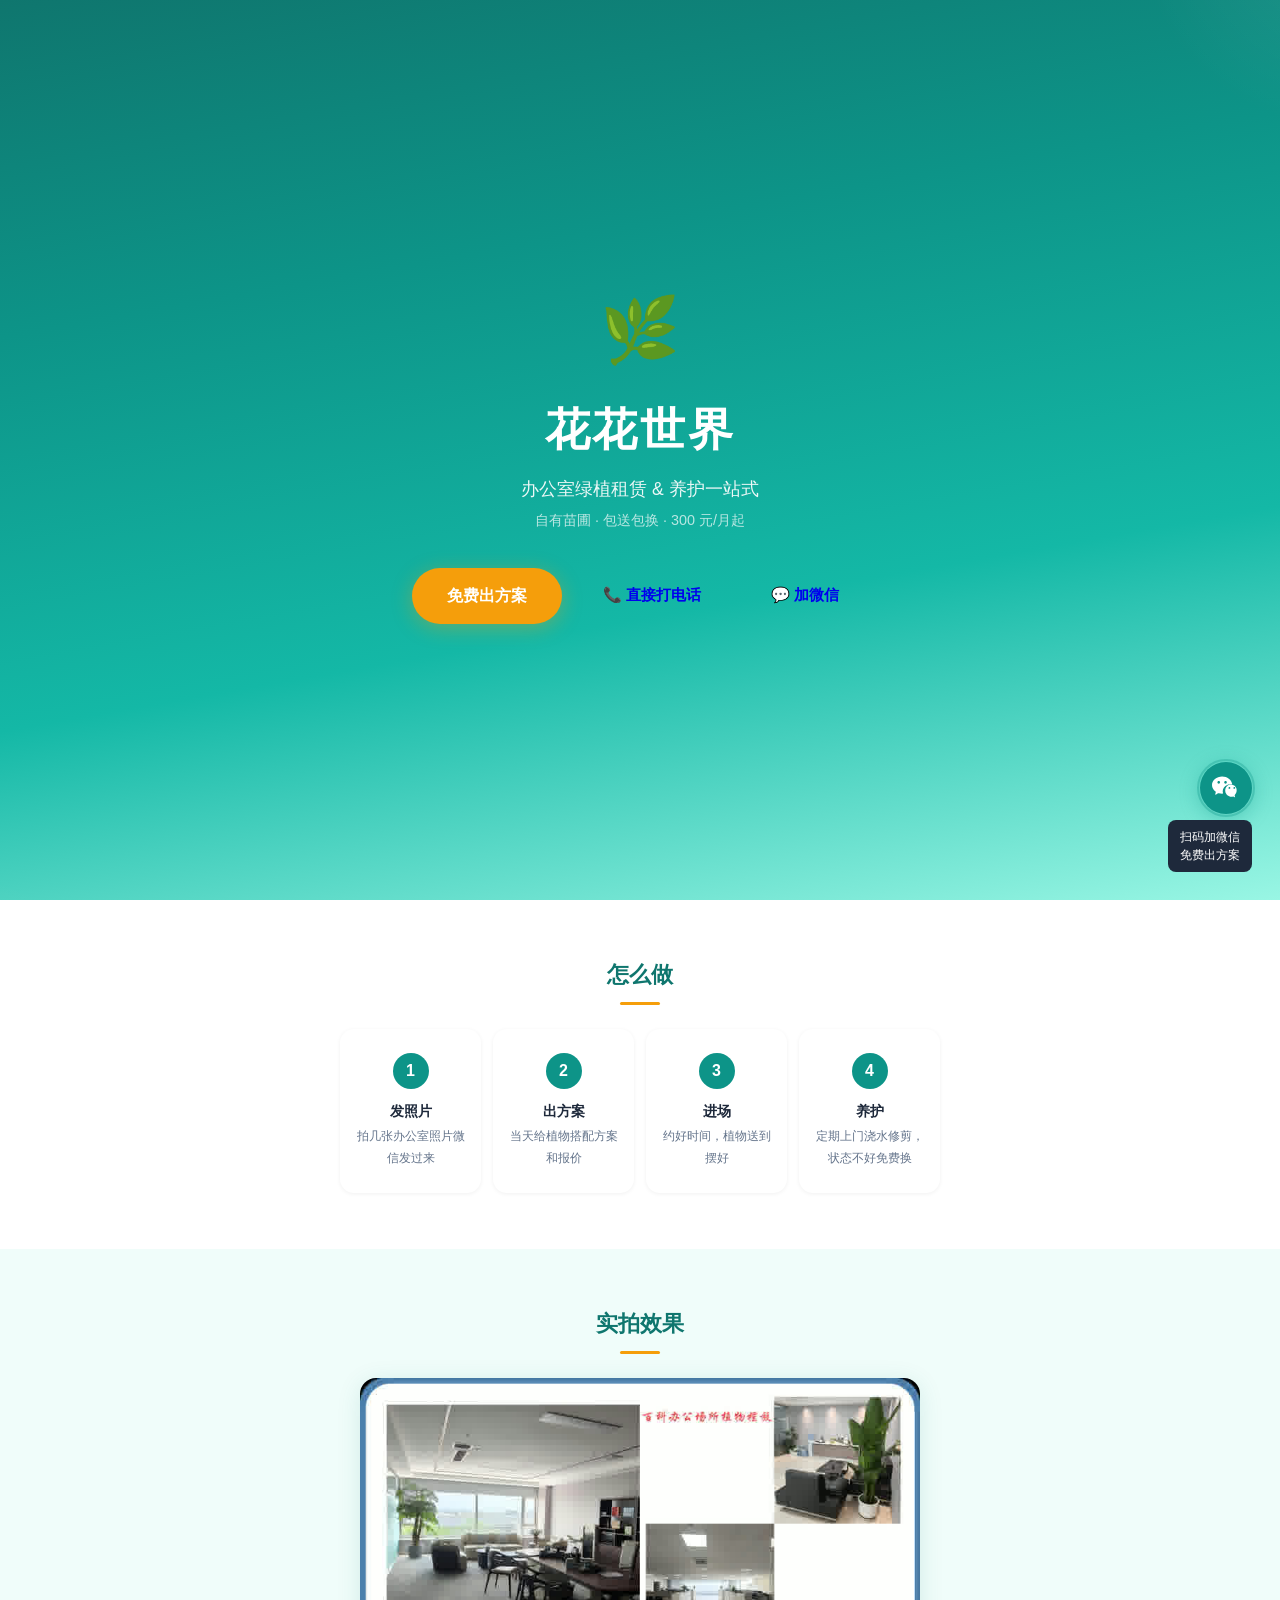
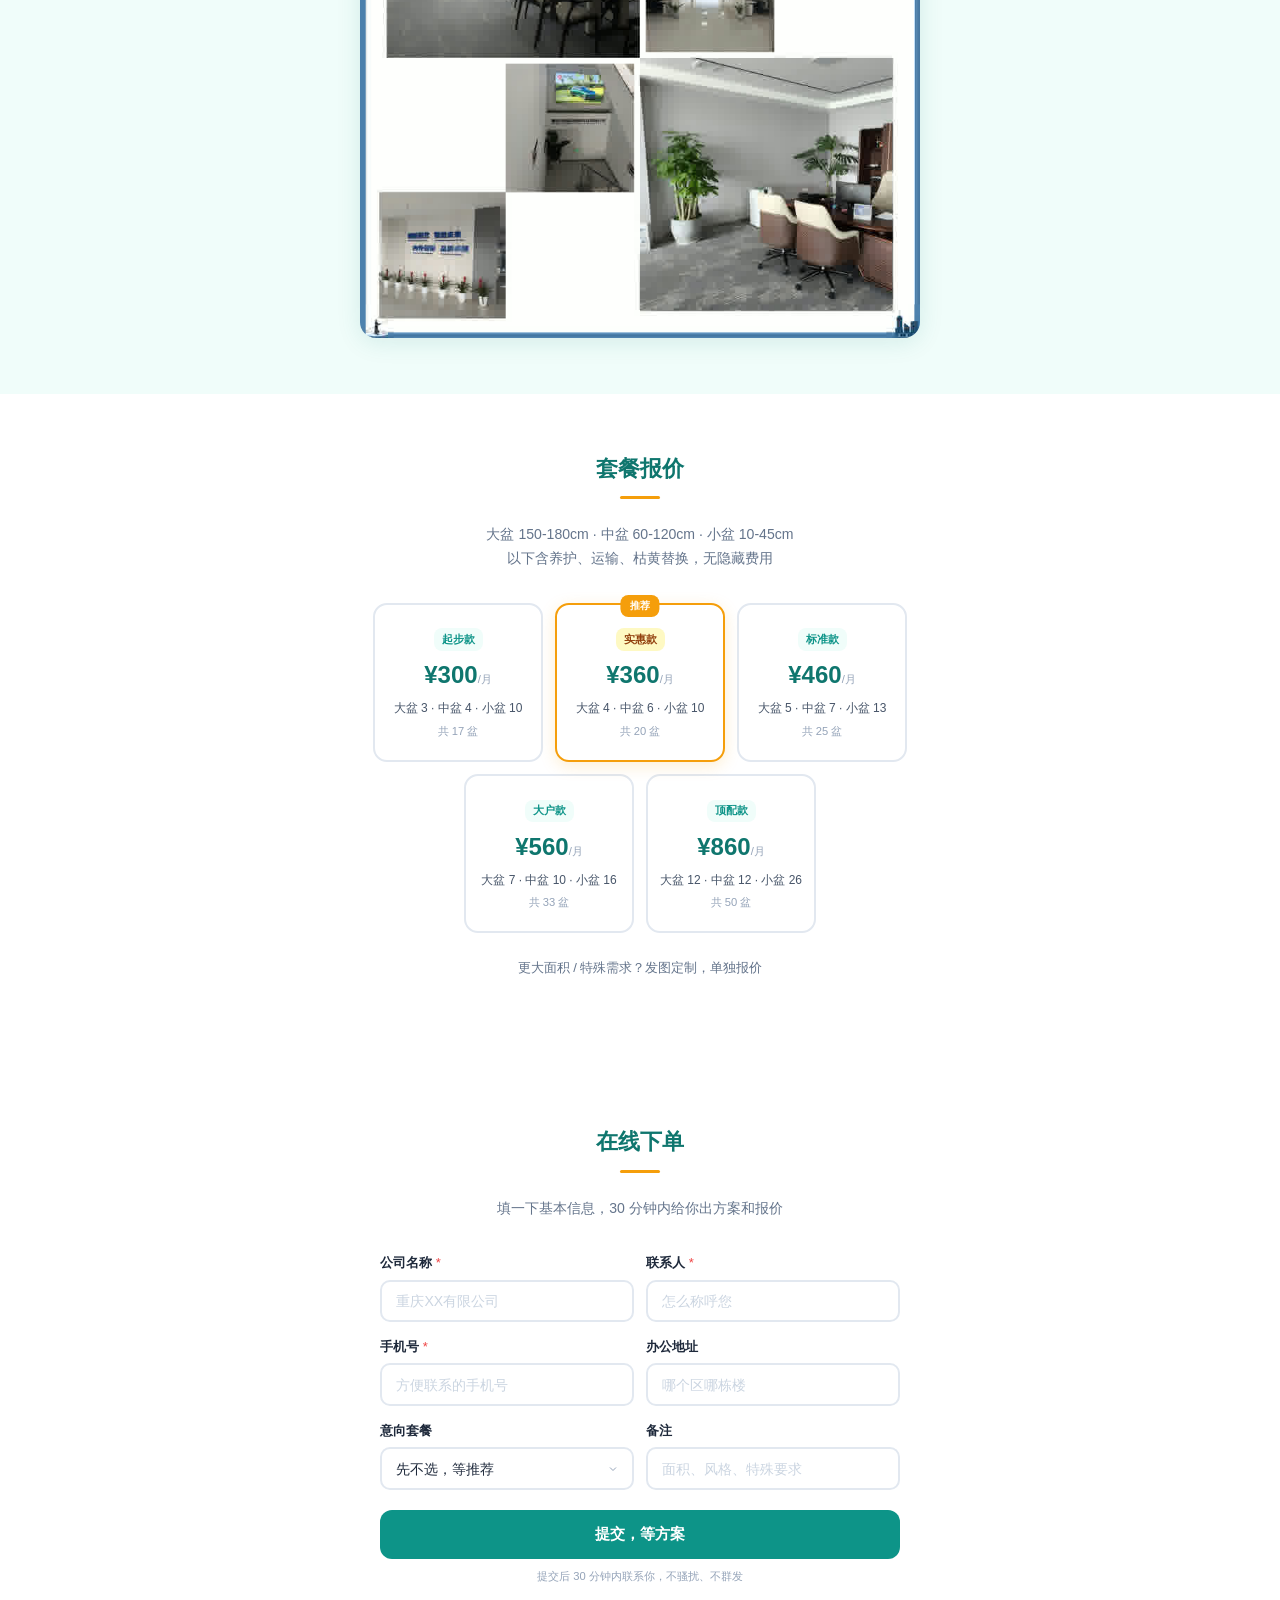
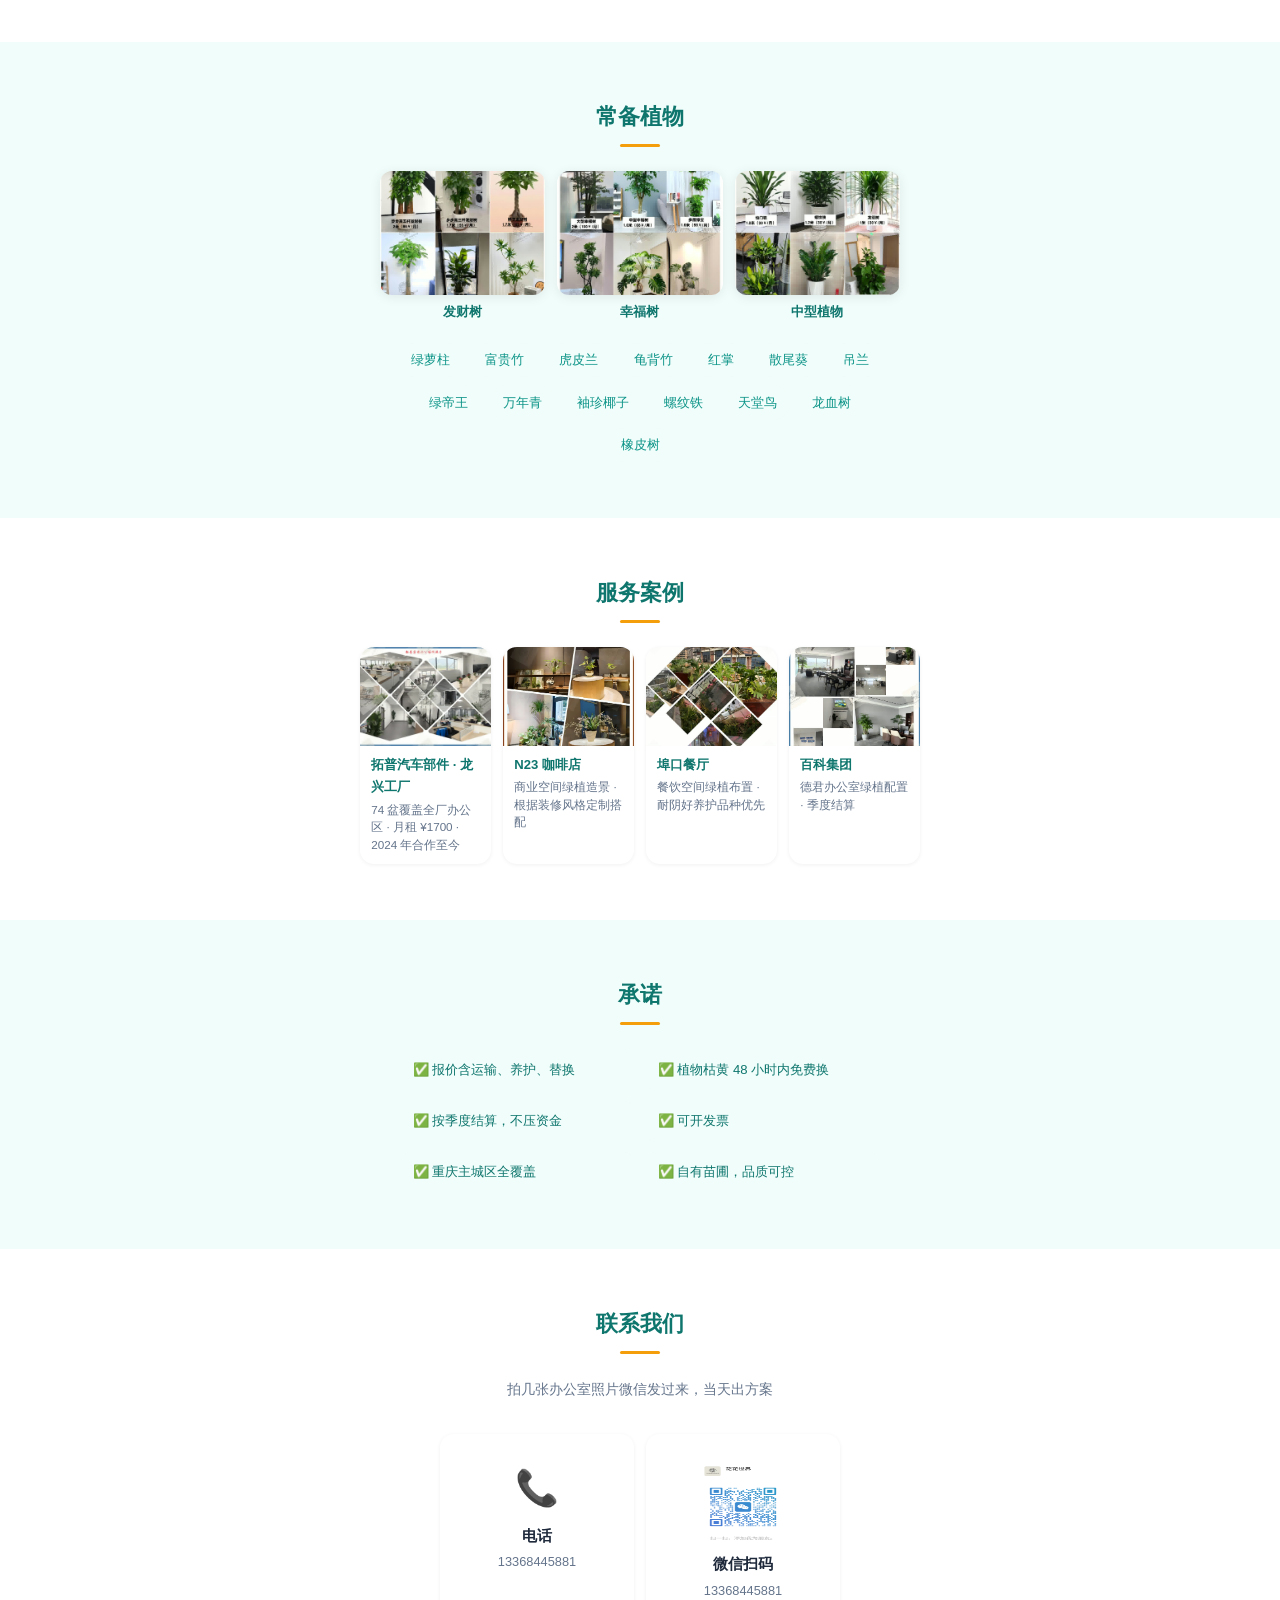
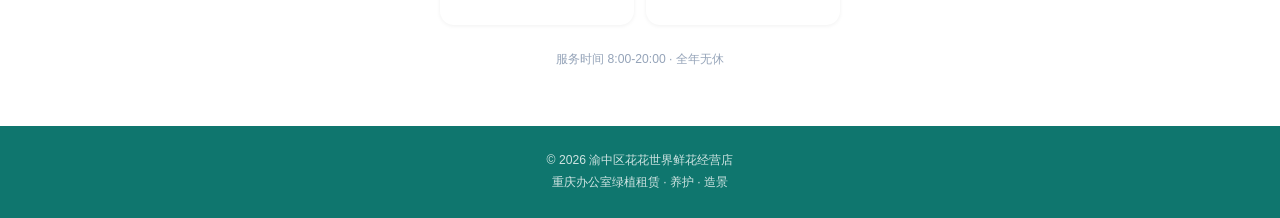
==== index.html @ 9b1d2dd2 "统一视觉风格 + 精简表单 - 全线统一绿色主调（去掉粉/蓝/紫/彩虹色） - 微信码缩小（140→90, 160→110, 220→170px） - 表单套餐选择从6个单选按钮换成下拉框 - 备注从" ====
<!DOCTYPE html>
<html lang="zh-CN">
<head>
<meta charset="UTF-8" />
<meta name="viewport" content="width=device-width, initial-scale=1.0, maximum-scale=1.0, user-scalable=no" />
<meta name="description" content="花花世界 - 重庆办公室绿植租赁，自有苗圃，包养护包替换，300元/月起。电话/微信 13368445881" />
<meta name="keywords" content="绿植租赁,办公室绿植,重庆绿植租赁,花花世界,植物租赁,办公室绿化" />
<title>花花世界 - 重庆办公室绿植租赁</title>
<link rel="stylesheet" href="css/style.css" />
</head>
<body>

<!-- Hero -->
<header class="hero">
  <div class="hero-overlay"></div>
  <div class="hero-content">
    <div class="logo">🌿</div>
    <h1>花花世界</h1>
    <p class="tagline">办公室绿植租赁 & 养护一站式</p>
    <p class="subtitle">自有苗圃 · 包送包换 · 300 元/月起</p>
    <div class="hero-btns">
      <a href="#order" class="btn btn-primary">免费出方案</a>
      <a href="tel:13368445881" class="btn btn-call">📞 直接打电话</a>
      <a href="#contact" class="btn btn-wx">💬 加微信</a>
    </div>
  </div>
</header>

<!-- 服务流程 -->
<section class="section" id="how">
  <h2 class="section-title">怎么做</h2>
  <div class="steps">
    <div class="step"><div class="step-num">1</div><h3>发照片</h3><p>拍几张办公室照片微信发过来</p></div>
    <div class="step"><div class="step-num">2</div><h3>出方案</h3><p>当天给植物搭配方案和报价</p></div>
    <div class="step"><div class="step-num">3</div><h3>进场</h3><p>约好时间，植物送到摆好</p></div>
    <div class="step"><div class="step-num">4</div><h3>养护</h3><p>定期上门浇水修剪，状态不好免费换</p></div>
  </div>
</section>

<!-- 展示图 -->
<section class="section section-alt" id="showcase">
  <h2 class="section-title">实拍效果</h2>
  <div class="showcase-img">
    <img src="img/showcase.jpg" alt="花花世界绿植租赁案例展示" loading="lazy" />
  </div>
</section>

<!-- 套餐 -->
<section class="section" id="pricing">
  <h2 class="section-title">套餐报价</h2>
  <p class="section-desc">大盆 150-180cm · 中盆 60-120cm · 小盆 10-45cm<br />以下含养护、运输、枯黄替换，无隐藏费用</p>
  <div class="pricing-grid">
    <div class="pkg">
      <div class="pkg-tag">起步款</div>
      <div class="pkg-price">¥300<span>/月</span></div>
      <div class="pkg-detail">大盆 3 · 中盆 4 · 小盆 10</div>
      <div class="pkg-total">共 17 盆</div>
    </div>
    <div class="pkg pkg-pop">
      <div class="pkg-tag">实惠款</div>
      <div class="pkg-price">¥360<span>/月</span></div>
      <div class="pkg-detail">大盆 4 · 中盆 6 · 小盆 10</div>
      <div class="pkg-total">共 20 盆</div>
    </div>
    <div class="pkg">
      <div class="pkg-tag">标准款</div>
      <div class="pkg-price">¥460<span>/月</span></div>
      <div class="pkg-detail">大盆 5 · 中盆 7 · 小盆 13</div>
      <div class="pkg-total">共 25 盆</div>
    </div>
    <div class="pkg">
      <div class="pkg-tag">大户款</div>
      <div class="pkg-price">¥560<span>/月</span></div>
      <div class="pkg-detail">大盆 7 · 中盆 10 · 小盆 16</div>
      <div class="pkg-total">共 33 盆</div>
    </div>
    <div class="pkg">
      <div class="pkg-tag">顶配款</div>
      <div class="pkg-price">¥860<span>/月</span></div>
      <div class="pkg-detail">大盆 12 · 中盆 12 · 小盆 26</div>
      <div class="pkg-total">共 50 盆</div>
    </div>
  </div>
  <p class="section-desc" style="margin-top:1.5rem;font-size:.82rem;">更大面积 / 特殊需求？发图定制，单独报价</p>
</section>

<!-- 下单表单 -->
<section class="section" id="order">
  <h2 class="section-title">在线下单</h2>
  <p class="section-desc">填一下基本信息，30 分钟内给你出方案和报价</p>
  <form class="order-form" id="orderForm">
    <div class="form-row">
      <div class="form-group">
        <label class="form-label" for="company">公司名称 <span class="form-required">*</span></label>
        <input type="text" id="company" name="company" class="form-input" placeholder="重庆XX有限公司" required />
      </div>
      <div class="form-group">
        <label class="form-label" for="contactName">联系人 <span class="form-required">*</span></label>
        <input type="text" id="contactName" name="contactName" class="form-input" placeholder="怎么称呼您" required />
      </div>
    </div>
    <div class="form-row">
      <div class="form-group">
        <label class="form-label" for="phone">手机号 <span class="form-required">*</span></label>
        <input type="tel" id="phone" name="phone" class="form-input" placeholder="方便联系的手机号" required />
      </div>
      <div class="form-group">
        <label class="form-label" for="address">办公地址</label>
        <input type="text" id="address" name="address" class="form-input" placeholder="哪个区哪栋楼" />
      </div>
    </div>
    <div class="form-row form-row--3">
      <div class="form-group">
        <label class="form-label" for="package">意向套餐</label>
        <select id="package" name="package" class="form-input form-select">
          <option value="">先不选，等推荐</option>
          <option value="起步款 300元/月">起步款 17盆 ¥300/月</option>
          <option value="实惠款 360元/月">实惠款 20盆 ¥360/月</option>
          <option value="标准款 460元/月">标准款 25盆 ¥460/月</option>
          <option value="大户款 560元/月">大户款 33盆 ¥560/月</option>
          <option value="顶配款 860元/月">顶配款 50盆 ¥860/月</option>
          <option value="定制">定制 / 发图报价</option>
        </select>
      </div>
      <div class="form-group">
        <label class="form-label" for="note">备注</label>
        <input type="text" id="note" name="note" class="form-input" placeholder="面积、风格、特殊要求" />
      </div>
    </div>
    <button type="submit" class="btn btn-submit">提交，等方案</button>
    <p class="form-disclaimer">提交后 30 分钟内联系你，不骚扰、不群发</p>
  </form>
  <div class="form-success" id="formSuccess" style="display:none">
    <div class="success-icon">✅</div>
    <h3>收到，马上安排</h3>
    <p>30 分钟内用 <strong>13368445881</strong> 联系你</p>
    <img src="img/wechat-qr.png" alt="微信扫码" class="qr-img qr-img--sm" loading="lazy" />
    <p class="success-hint">扫码加微信，发几张办公室照片，方案出得更快</p>
  </div>
</section>

<!-- 植物 -->
<section class="section section-alt" id="plants">
  <h2 class="section-title">常备植物</h2>
  <div class="plant-imgs">
    <div class="plant-card">
      <img src="img/plants-fortune.jpg" alt="发财树" loading="lazy" />
      <span>发财树</span>
    </div>
    <div class="plant-card">
      <img src="img/plants-xingfu.jpg" alt="幸福树" loading="lazy" />
      <span>幸福树</span>
    </div>
    <div class="plant-card">
      <img src="img/plants-medium.jpg" alt="中型植物" loading="lazy" />
      <span>中型植物</span>
    </div>
  </div>
  <div class="plant-tags">
    <span>绿萝柱</span><span>富贵竹</span><span>虎皮兰</span><span>龟背竹</span>
    <span>红掌</span><span>散尾葵</span><span>吊兰</span><span>绿帝王</span>
    <span>万年青</span><span>袖珍椰子</span><span>螺纹铁</span><span>天堂鸟</span>
    <span>龙血树</span><span>橡皮树</span>
  </div>
</section>

<!-- 案例 -->
<section class="section" id="cases">
  <h2 class="section-title">服务案例</h2>
  <div class="case-grid">
    <div class="case-card">
      <img src="img/case-tuopu.jpg" alt="拓普汽车绿植租赁" loading="lazy" />
      <h3>拓普汽车部件 · 龙兴工厂</h3>
      <p>74 盆覆盖全厂办公区 · 月租 ¥1700 · 2024 年合作至今</p>
    </div>
    <div class="case-card">
      <img src="img/case-n23.jpg" alt="N23咖啡店绿植" loading="lazy" />
      <h3>N23 咖啡店</h3>
      <p>商业空间绿植造景 · 根据装修风格定制搭配</p>
    </div>
    <div class="case-card">
      <img src="img/case-bukou.jpg" alt="埠口餐厅绿植" loading="lazy" />
      <h3>埠口餐厅</h3>
      <p>餐饮空间绿植布置 · 耐阴好养护品种优先</p>
    </div>
    <div class="case-card">
      <img src="img/case-baike.jpg" alt="百科集团绿植" loading="lazy" />
      <h3>百科集团</h3>
      <p>德君办公室绿植配置 · 季度结算</p>
    </div>
  </div>
</section>

<!-- 承诺 -->
<section class="section section-alt" id="promise">
  <h2 class="section-title">承诺</h2>
  <div class="promise-grid">
    <div class="promise-item">✅ 报价含运输、养护、替换</div>
    <div class="promise-item">✅ 植物枯黄 48 小时内免费换</div>
    <div class="promise-item">✅ 按季度结算，不压资金</div>
    <div class="promise-item">✅ 可开发票</div>
    <div class="promise-item">✅ 重庆主城区全覆盖</div>
    <div class="promise-item">✅ 自有苗圃，品质可控</div>
  </div>
</section>

<!-- 联系 -->
<section class="section" id="contact">
  <h2 class="section-title">联系我们</h2>
  <p class="section-desc">拍几张办公室照片微信发过来，当天出方案</p>
  <div class="contact-cards">
    <a href="tel:13368445881" class="contact-card">
      <div class="contact-icon">📞</div>
      <h3>电话</h3>
      <p>13368445881</p>
    </a>
    <div class="contact-card contact-card--qr">
      <img src="img/wechat-qr.png" alt="微信扫码添加" class="qr-img" loading="lazy" />
      <h3>微信扫码</h3>
      <p>13368445881</p>
    </div>
  </div>
  <p class="contact-note">服务时间 8:00-20:00 · 全年无休</p>
</section>

<footer>
  <p>© 2026 渝中区花花世界鲜花经营店</p>
  <p>重庆办公室绿植租赁 · 养护 · 造景</p>
</footer>

<!-- 微信浮窗 + 扫码弹窗 -->
<div class="wx-float" id="wxFloat">
  <button class="wx-float-btn" id="wxFloatBtn" aria-label="微信咨询">
    <svg width="28" height="28" viewBox="0 0 24 24" fill="white"><path d="M8.691 2.188C3.891 2.188 0 5.476 0 9.53c0 2.212 1.17 4.203 3.002 5.55a.59.59 0 0 1 .213.665l-.39 1.48c-.019.07-.048.141-.048.213 0 .163.13.295.29.295a.328.328 0 0 0 .167-.054l1.903-1.114a.864.864 0 0 1 .717-.098 10.16 10.16 0 0 0 2.837.403c.276 0 .543-.027.811-.05-.857-2.578.157-4.972 1.932-6.446 1.703-1.415 3.882-1.98 5.853-1.838-.576-3.583-4.196-6.348-8.596-6.348zM5.785 5.991c.642 0 1.162.529 1.162 1.18a1.17 1.17 0 0 1-1.162 1.178A1.17 1.17 0 0 1 4.623 7.17c0-.651.52-1.18 1.162-1.18zm5.813 0c.642 0 1.162.529 1.162 1.18a1.17 1.17 0 0 1-1.162 1.178 1.17 1.17 0 0 1-1.162-1.178c0-.651.52-1.18 1.162-1.18zm5.34 2.867c-3.066-.016-5.619 2.38-5.619 5.368 0 2.573 1.86 4.764 4.348 5.263a4.59 4.59 0 0 0 .695.095c.638 0 1.267-.118 1.877-.354l1.22.735a.227.227 0 0 0 .117.037c.12 0 .22-.098.22-.218a.373.373 0 0 0-.035-.16l-.285-.975a.824.824 0 0 1 .155-.773c.956-1.142 1.526-2.504 1.526-3.98 0-3.017-2.619-5.027-6.214-5.028v-.002zm-2.018 2.359c.428 0 .775.358.775.8 0 .44-.347.797-.775.797s-.775-.357-.775-.797c0-.442.347-.8.775-.8zm4.204 0c.428 0 .775.358.775.8 0 .44-.347.797-.775.797s-.775-.357-.775-.797c0-.442.347-.8.775-.8z"/></svg>
  </button>
  <div class="wx-float-tip" id="wxFloatTip">扫码加微信<br />免费出方案</div>
</div>

<!-- 扫码弹窗 -->
<div class="qr-modal" id="qrModal">
  <div class="qr-modal-mask"></div>
  <div class="qr-modal-body">
    <button class="qr-modal-close" id="qrModalClose">&times;</button>
    <h3>扫码加微信</h3>
    <img src="img/wechat-qr.png" alt="微信扫码" class="qr-img qr-img--lg" />
    <p>微信号：13368445881</p>
    <p class="qr-modal-hint">长按保存图片 → 微信扫一扫</p>
  </div>
</div>

<script src="js/main.js"></script>
</body>
</html>
---- css/style.css ----
/* ===== Reset & Base ===== */
*,*::before,*::after{box-sizing:border-box;margin:0;padding:0}
html{scroll-behavior:smooth;font-size:16px}
body{font-family:-apple-system,BlinkMacSystemFont,"Segoe UI","PingFang SC","Hiragino Sans GB","Microsoft YaHei",sans-serif;color:#334155;line-height:1.7;background:#fff;-webkit-font-smoothing:antialiased}

/* ===== Design Tokens ===== */
/* Primary green: #0d9488 | Dark green: #0f766e | Surface: #f0fdfa | Accent: #f59e0b */

/* ===== Hero ===== */
.hero{position:relative;min-height:100vh;display:flex;align-items:center;justify-content:center;text-align:center;background:linear-gradient(170deg,#0f766e 0%,#0d9488 30%,#14b8a6 65%,#99f6e4 100%);overflow:hidden}
.hero::before{content:"";position:absolute;top:-30%;right:-20%;width:400px;height:400px;border-radius:50%;background:radial-gradient(circle,rgba(255,255,255,.08) 0%,transparent 70%)}
.hero::after{content:"";position:absolute;bottom:-30%;left:-15%;width:300px;height:300px;border-radius:50%;background:radial-gradient(circle,rgba(255,255,255,.06) 0%,transparent 70%)}
.hero-content{position:relative;z-index:1;padding:2.5rem 1.5rem;color:#fff}
.logo{font-size:4rem;margin-bottom:.4rem}
.hero h1{font-size:2.4rem;font-weight:800;letter-spacing:.06em;margin-bottom:.5rem}
.tagline{font-size:1.1rem;opacity:.92;margin-bottom:.2rem}
.subtitle{font-size:.9rem;opacity:.7;margin-bottom:2.2rem}
.hero-btns{display:flex;gap:.75rem;justify-content:center;flex-wrap:wrap}
.btn{display:inline-block;padding:.85rem 1.8rem;border-radius:50px;font-size:.95rem;font-weight:700;text-decoration:none;transition:transform .15s,box-shadow .15s;border:none;cursor:pointer}
.btn:active{transform:scale(.97)}
.btn-primary{background:#f59e0b;color:#fff;box-shadow:0 4px 20px rgba(245,158,11,.35);font-size:1rem;padding:.9rem 2.2rem}
.btn-outline{background:transparent;color:#fff;border:2px solid rgba(255,255,255,.5)}
.btn-outline:hover{background:rgba(255,255,255,.1)}

/* ===== Sections ===== */
.section{padding:3.5rem 1.5rem}
.section-alt{background:#f0fdfa}
.section-title{text-align:center;font-size:1.4rem;color:#0f766e;margin-bottom:1.5rem;font-weight:700}
.section-title::after{content:"";display:block;width:40px;height:3px;background:#f59e0b;margin:.5rem auto 0;border-radius:2px}
.section-desc{text-align:center;color:#64748b;margin-bottom:2rem;font-size:.88rem;line-height:1.7;max-width:480px;margin-left:auto;margin-right:auto}

/* ===== Steps ===== */
.steps{display:flex;flex-wrap:wrap;gap:.75rem;max-width:600px;margin:0 auto}
.step{flex:1 1 calc(50% - .4rem);min-width:140px;text-align:center;padding:1.5rem 1rem;border-radius:14px;background:#fff;box-shadow:0 1px 4px rgba(0,0,0,.06);transition:transform .2s}
.step:active{transform:scale(.98)}
.step-num{width:36px;height:36px;border-radius:50%;background:#0d9488;color:#fff;font-size:1rem;font-weight:700;line-height:36px;margin:0 auto .6rem}
.step h3{font-size:.9rem;color:#1e293b;margin-bottom:.2rem}
.step p{font-size:.78rem;color:#64748b}

/* ===== Showcase ===== */
.showcase-img{max-width:560px;margin:0 auto;border-radius:16px;overflow:hidden;box-shadow:0 4px 24px rgba(15,118,110,.12)}
.showcase-img img{width:100%;display:block}

/* ===== Pricing ===== */
.pricing-grid{display:flex;flex-wrap:wrap;gap:.6rem;justify-content:center;max-width:680px;margin:0 auto}
.pkg{flex:0 0 calc(50% - .3rem);max-width:190px;border-radius:14px;padding:1.2rem .7rem;text-align:center;transition:transform .2s;background:#fff;border:2px solid #e2e8f0}
.pkg:active{transform:scale(.98)}
.pkg-pop{border-color:#f59e0b;box-shadow:0 4px 16px rgba(245,158,11,.18);position:relative}
.pkg-pop::before{content:"推荐";position:absolute;top:-10px;left:50%;transform:translateX(-50%);background:#f59e0b;color:#fff;font-size:.65rem;font-weight:700;padding:.15rem .6rem;border-radius:8px}
.pkg-tag{font-size:.7rem;font-weight:700;margin-bottom:.3rem;display:inline-block;padding:.1rem .5rem;border-radius:8px;background:#f0fdfa;color:#0d9488}
.pkg-pop .pkg-tag{background:#fef9c3;color:#92400e}
.pkg-price{font-size:1.5rem;font-weight:800;color:#0f766e;margin-bottom:.2rem}
.pkg-price span{font-size:.7rem;font-weight:400;color:#94a3b8}
.pkg-detail{font-size:.75rem;color:#475569;line-height:1.6;margin-bottom:.2rem}
.pkg-total{font-size:.7rem;color:#94a3b8}

/* ===== Plants ===== */
.plant-imgs{display:grid;grid-template-columns:repeat(3,1fr);gap:.75rem;max-width:520px;margin:0 auto 1.2rem}
.plant-card{text-align:center}
.plant-card img{width:100%;aspect-ratio:4/3;object-fit:cover;border-radius:12px;display:block;box-shadow:0 2px 12px rgba(0,0,0,.08);transition:transform .2s}
.plant-card:active img{transform:scale(1.02)}
.plant-card span{display:block;margin-top:.4rem;font-size:.82rem;font-weight:600;color:#0f766e}
.plant-tags{display:flex;flex-wrap:wrap;gap:.5rem;justify-content:center;max-width:500px;margin:0 auto}
.plant-tags span{background:#f0fdfa;color:#0d9488;padding:.4rem .85rem;border-radius:20px;font-size:.8rem;font-weight:500}

/* ===== Cases ===== */
.case-grid{display:grid;grid-template-columns:1fr 1fr;gap:.75rem;max-width:560px;margin:0 auto}
.case-card{border-radius:14px;overflow:hidden;transition:transform .2s;background:#fff;box-shadow:0 1px 4px rgba(0,0,0,.06)}
.case-card:active{transform:scale(.98)}
.case-card img{width:100%;aspect-ratio:4/3;object-fit:cover;display:block}
.case-card h3{font-size:.82rem;font-weight:700;color:#0f766e;padding:.5rem .7rem .15rem}
.case-card p{font-size:.73rem;color:#64748b;padding:0 .7rem .7rem;line-height:1.5}

/* ===== Promise ===== */
.promise-grid{max-width:480px;margin:0 auto;display:grid;grid-template-columns:1fr 1fr;gap:.6rem}
.promise-item{font-size:.82rem;padding:.6rem .8rem;border-radius:10px;font-weight:500;background:#f0fdfa;color:#0f766e}

/* ===== Contact ===== */
.contact-cards{display:grid;grid-template-columns:1fr 1fr;gap:.75rem;max-width:400px;margin:0 auto 1.5rem}
.contact-card{background:#fff;padding:1.5rem .8rem;border-radius:14px;text-align:center;text-decoration:none;color:inherit;transition:transform .2s;cursor:pointer;box-shadow:0 1px 4px rgba(0,0,0,.06)}
.contact-card:active{transform:scale(.97)}
.contact-icon{font-size:2.2rem;margin-bottom:.3rem}
.contact-card h3{font-size:.95rem;font-weight:700;color:#1e293b;margin-bottom:.15rem}
.contact-card p{font-size:.8rem;color:#64748b}
.contact-card--qr{cursor:default}
.contact-note{text-align:center;font-size:.76rem;color:#94a3b8}

/* ===== Footer ===== */
footer{background:#0f766e;color:rgba(255,255,255,.8);text-align:center;padding:1.5rem;font-size:.76rem;line-height:1.8}

/* ===== Order Form ===== */
.order-form{max-width:520px;margin:0 auto}
.form-group{margin-bottom:.9rem}
.form-label{display:block;font-size:.82rem;font-weight:700;color:#1e293b;margin-bottom:.3rem}
.form-required{color:#ef4444;font-weight:400}
.form-optional{font-weight:400;color:#94a3b8;font-size:.75rem}
.form-input{width:100%;padding:.7rem .9rem;border:2px solid #e2e8f0;border-radius:10px;font-size:.88rem;font-family:inherit;color:#1e293b;background:#fff;transition:border-color .2s,box-shadow .2s;outline:none;-webkit-appearance:none}
.form-input:focus{border-color:#0d9488;box-shadow:0 0 0 3px rgba(13,148,136,.1)}
.form-input::placeholder{color:#cbd5e1}
.form-textarea{resize:vertical;min-height:75px}
.form-select{appearance:none;background-image:url("data:image/svg+xml,%3Csvg xmlns='http://www.w3.org/2000/svg' width='12' height='12' viewBox='0 0 24 24' fill='none' stroke='%2394a3b8' stroke-width='2'%3E%3Cpath d='M6 9l6 6 6-6'/%3E%3C/svg%3E");background-repeat:no-repeat;background-position:right .8rem center;padding-right:2.2rem;cursor:pointer}
.form-row{display:grid;grid-template-columns:1fr 1fr;gap:0 .75rem}

/* Package Select */
.pkg-select{display:grid;grid-template-columns:1fr 1fr;gap:.4rem}
.pkg-radio{display:flex;align-items:center;gap:.35rem;padding:.55rem .6rem;border:2px solid #e2e8f0;border-radius:10px;cursor:pointer;transition:all .15s;background:#fff}
.pkg-radio:has(input:checked){border-color:#0d9488;background:#f0fdfa}
.pkg-radio input[type="radio"]{accent-color:#0d9488;width:15px;height:15px;flex-shrink:0}
.pkg-radio span{font-size:.8rem;font-weight:600;color:#1e293b;white-space:nowrap}
.pkg-radio small{font-size:.68rem;color:#94a3b8;white-space:nowrap}

/* Submit */
.btn-submit{display:block;width:100%;padding:.85rem;border:none;border-radius:12px;background:#0d9488;color:#fff;font-size:.95rem;font-weight:700;cursor:pointer;transition:transform .15s,box-shadow .15s;margin-top:.4rem}
.btn-submit:active{transform:scale(.98)}
.btn-submit:disabled{opacity:.55;pointer-events:none}
.form-disclaimer{text-align:center;font-size:.7rem;color:#94a3b8;margin-top:.5rem}

/* Success */
.form-success{max-width:420px;margin:0 auto;text-align:center;padding:1.5rem 1rem}
.form-success h3{font-size:1.15rem;color:#0f766e;margin-bottom:.4rem}
.form-success p{font-size:.88rem;color:#475569;line-height:1.7}
.success-hint{margin-top:.6rem;font-size:.8rem!important;color:#94a3b8!important}

/* ===== QR Code ===== */
.qr-img{display:block;margin:0 auto;border-radius:12px}
.contact-card--qr .qr-img{width:90px;height:90px;margin-bottom:.2rem}
.qr-img--sm{width:110px;height:110px;margin:.5rem auto}
.qr-img--lg{width:170px;height:170px}

/* ===== WeChat Float ===== */
.wx-float{position:fixed;bottom:22px;right:16px;z-index:9999;display:flex;flex-direction:column;align-items:flex-end;gap:.4rem}
.wx-float-btn{width:52px;height:52px;border-radius:50%;border:none;background:#0d9488;box-shadow:0 4px 20px rgba(13,148,136,.4);cursor:pointer;display:flex;align-items:center;justify-content:center;transition:transform .15s;position:relative}
.wx-float-btn::after{content:"";position:absolute;inset:-3px;border-radius:50%;border:2px solid rgba(13,148,136,.3);animation:wx-ripple 2.2s ease-out infinite}
@keyframes wx-ripple{0%{transform:scale(1);opacity:1}100%{transform:scale(1.35);opacity:0}}
.wx-float-btn:active{transform:scale(.92)}
.wx-float-tip{background:#1e293b;color:#fff;padding:.5rem .75rem;border-radius:8px;font-size:.75rem;line-height:1.5;text-align:center;white-space:nowrap;opacity:0;transform:translateY(6px);transition:opacity .2s,transform .2s;pointer-events:none}
.wx-float-tip.show{opacity:1;transform:translateY(0)}

/* ===== QR Modal ===== */
.qr-modal{display:none;position:fixed;inset:0;z-index:99999;align-items:center;justify-content:center}
.qr-modal.show{display:flex}
.qr-modal-mask{position:absolute;inset:0;background:rgba(0,0,0,.5);animation:fadeIn .2s}
.qr-modal-body{position:relative;background:#fff;border-radius:18px;padding:2rem 1.5rem 1.5rem;text-align:center;width:calc(100% - 3rem);max-width:320px;animation:slideUp .25s}
.qr-modal-close{position:absolute;top:8px;right:12px;background:none;border:none;font-size:1.6rem;color:#94a3b8;cursor:pointer;line-height:1;padding:0}
.qr-modal-body h3{font-size:1.05rem;color:#1e293b;margin-bottom:.8rem}
.qr-modal-body p{font-size:.82rem;color:#64748b;margin-top:.5rem}
.qr-modal-hint{margin-top:.3rem!important;font-size:.73rem!important;color:#94a3b8!important}
@keyframes fadeIn{from{opacity:0}to{opacity:1}}
@keyframes slideUp{from{transform:translateY(20px);opacity:0}to{transform:translateY(0);opacity:1}}

/* ===== Tablet+ ===== */
@media(min-width:640px){
  .hero h1{font-size:2.8rem}
  .hero-btns{flex-direction:row}
  .steps{flex-wrap:nowrap}
  .step{flex:1;min-width:0}
  .pricing-grid{gap:.75rem}
  .pkg{max-width:170px}
  .case-grid{grid-template-columns:repeat(4,1fr)}
  .plant-imgs{grid-template-columns:repeat(3,1fr)}
  .pkg-select{grid-template-columns:repeat(3,1fr)}
  .wx-float{bottom:28px;right:28px}
}
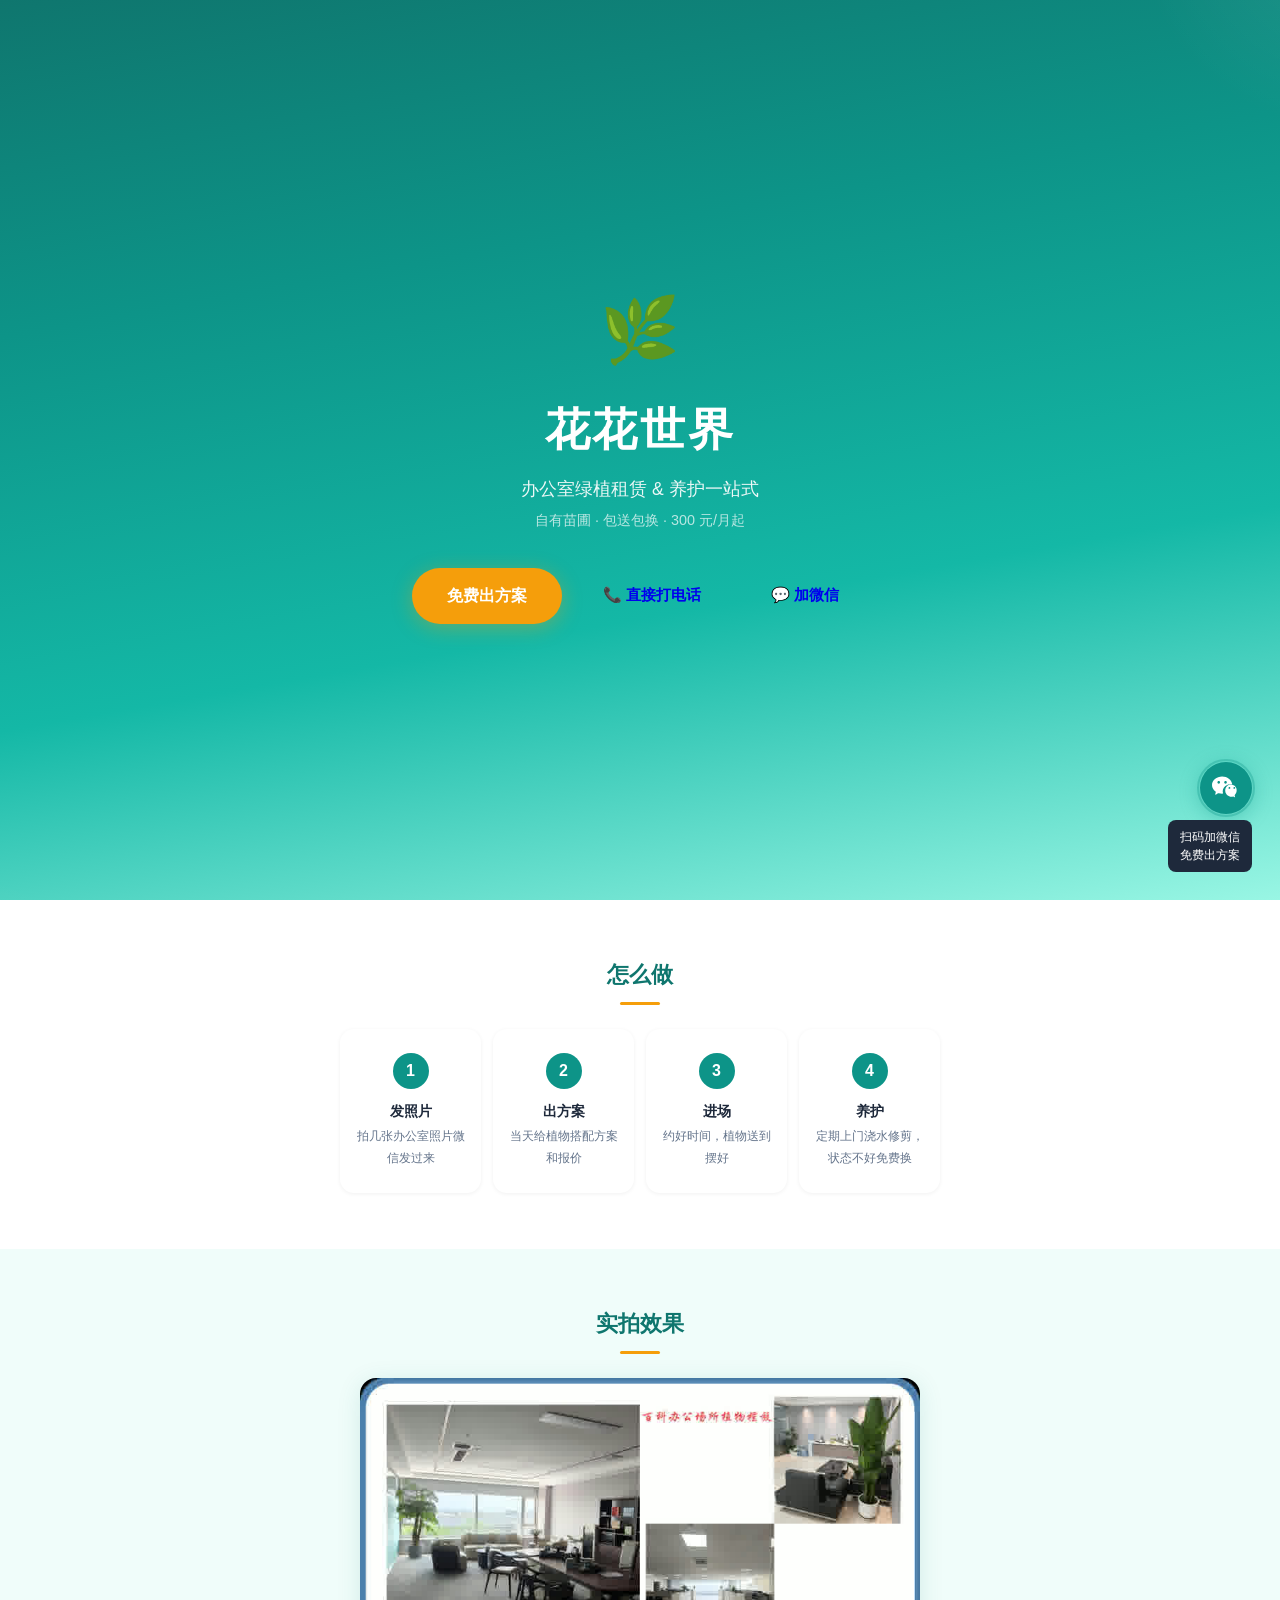
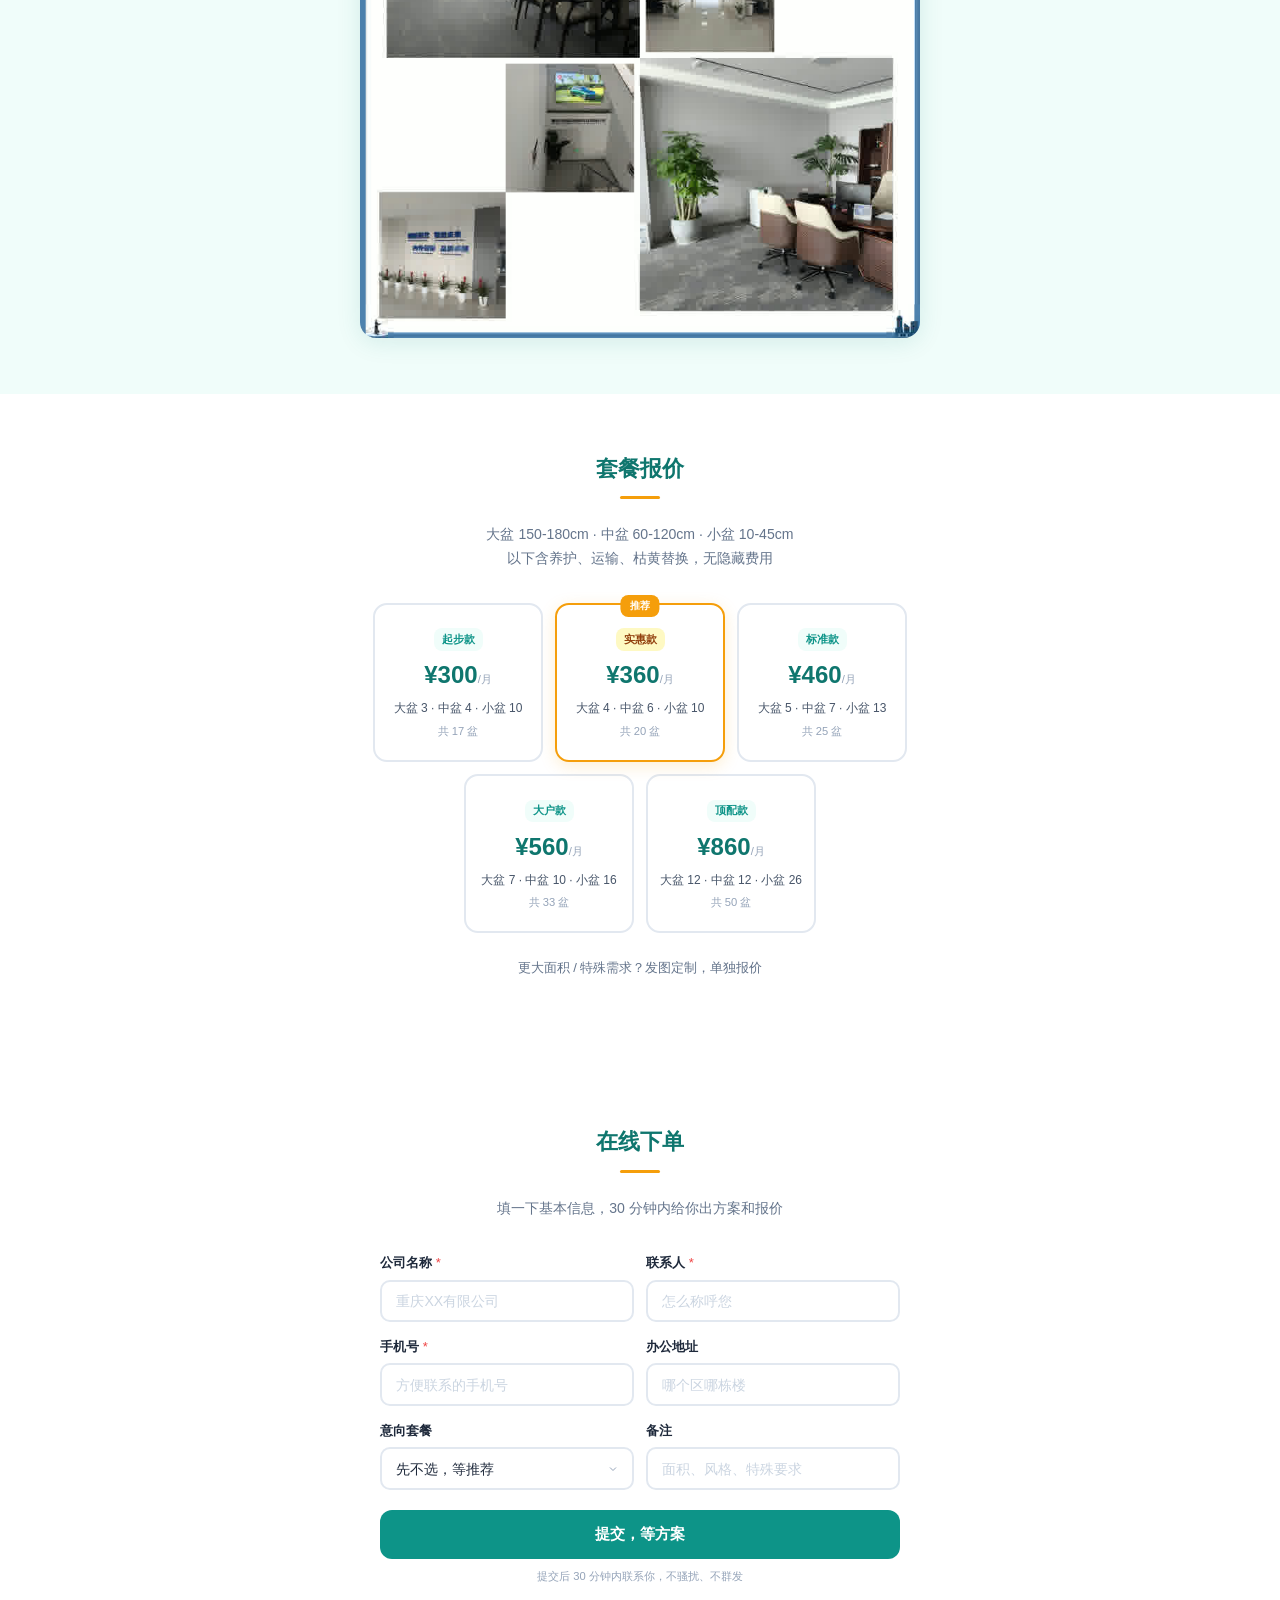
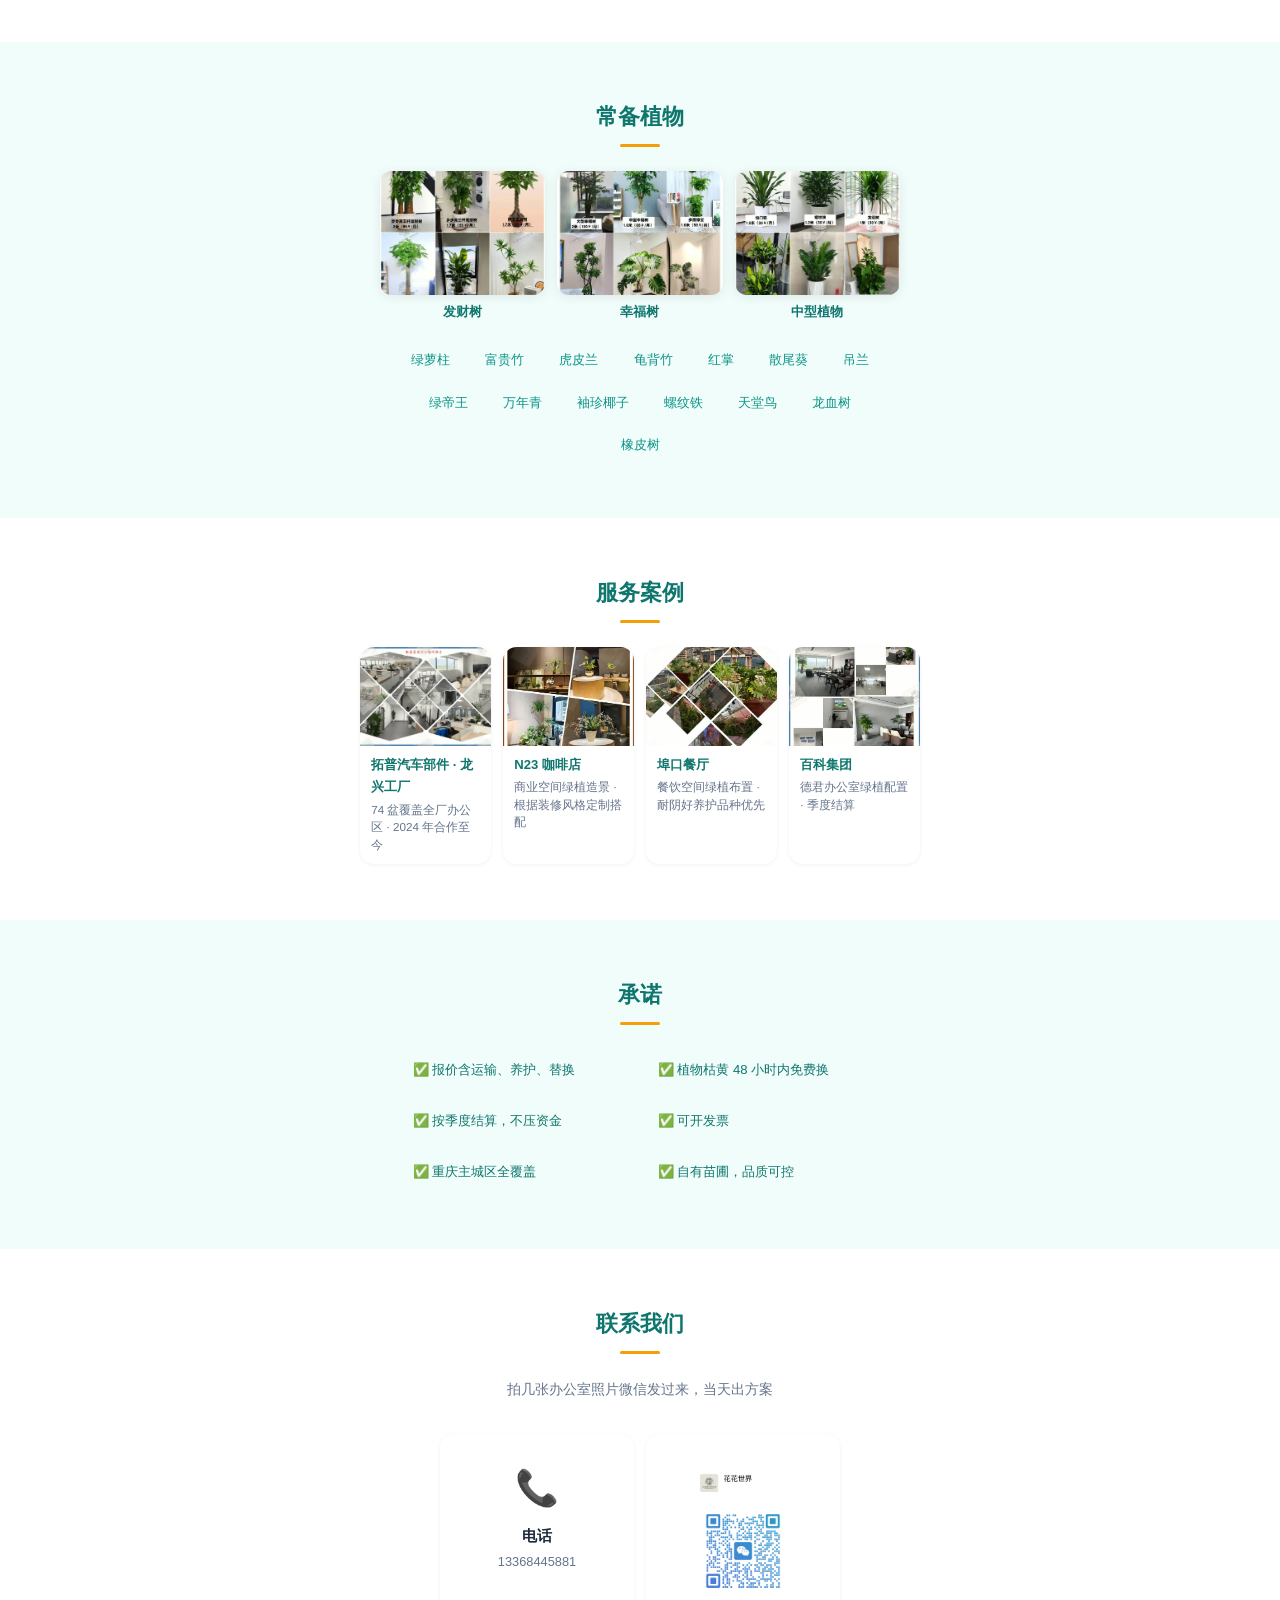
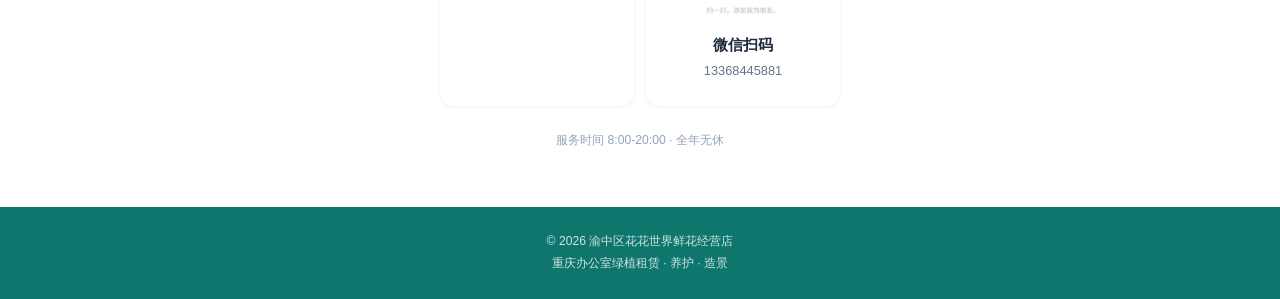
==== commit d5960caf: "去掉拓普案例中的具体金额" ====
--- a/index.html
+++ b/index.html
@@ -171,7 +171,7 @@
     <div class="case-card">
       <img src="img/case-tuopu.jpg" alt="拓普汽车绿植租赁" loading="lazy" />
       <h3>拓普汽车部件 · 龙兴工厂</h3>
-      <p>74 盆覆盖全厂办公区 · 月租 ¥1700 · 2024 年合作至今</p>
+      <p>74 盆覆盖全厂办公区 · 2024 年合作至今</p>
     </div>
     <div class="case-card">
       <img src="img/case-n23.jpg" alt="N23咖啡店绿植" loading="lazy" />
--- a/css/style.css
+++ b/css/style.css
@@ -122,10 +122,10 @@
 .success-hint{margin-top:.6rem;font-size:.8rem!important;color:#94a3b8!important}
 
 /* ===== QR Code ===== */
-.qr-img{display:block;margin:0 auto;border-radius:12px}
-.contact-card--qr .qr-img{width:90px;height:90px;margin-bottom:.2rem}
-.qr-img--sm{width:110px;height:110px;margin:.5rem auto}
-.qr-img--lg{width:170px;height:170px}
+.qr-img{display:block;margin:0 auto;border-radius:8px}
+.contact-card--qr .qr-img{width:100px;margin-bottom:.2rem}
+.qr-img--sm{width:120px;margin:.5rem auto}
+.qr-img--lg{width:200px}
 
 /* ===== WeChat Float ===== */
 .wx-float{position:fixed;bottom:22px;right:16px;z-index:9999;display:flex;flex-direction:column;align-items:flex-end;gap:.4rem}
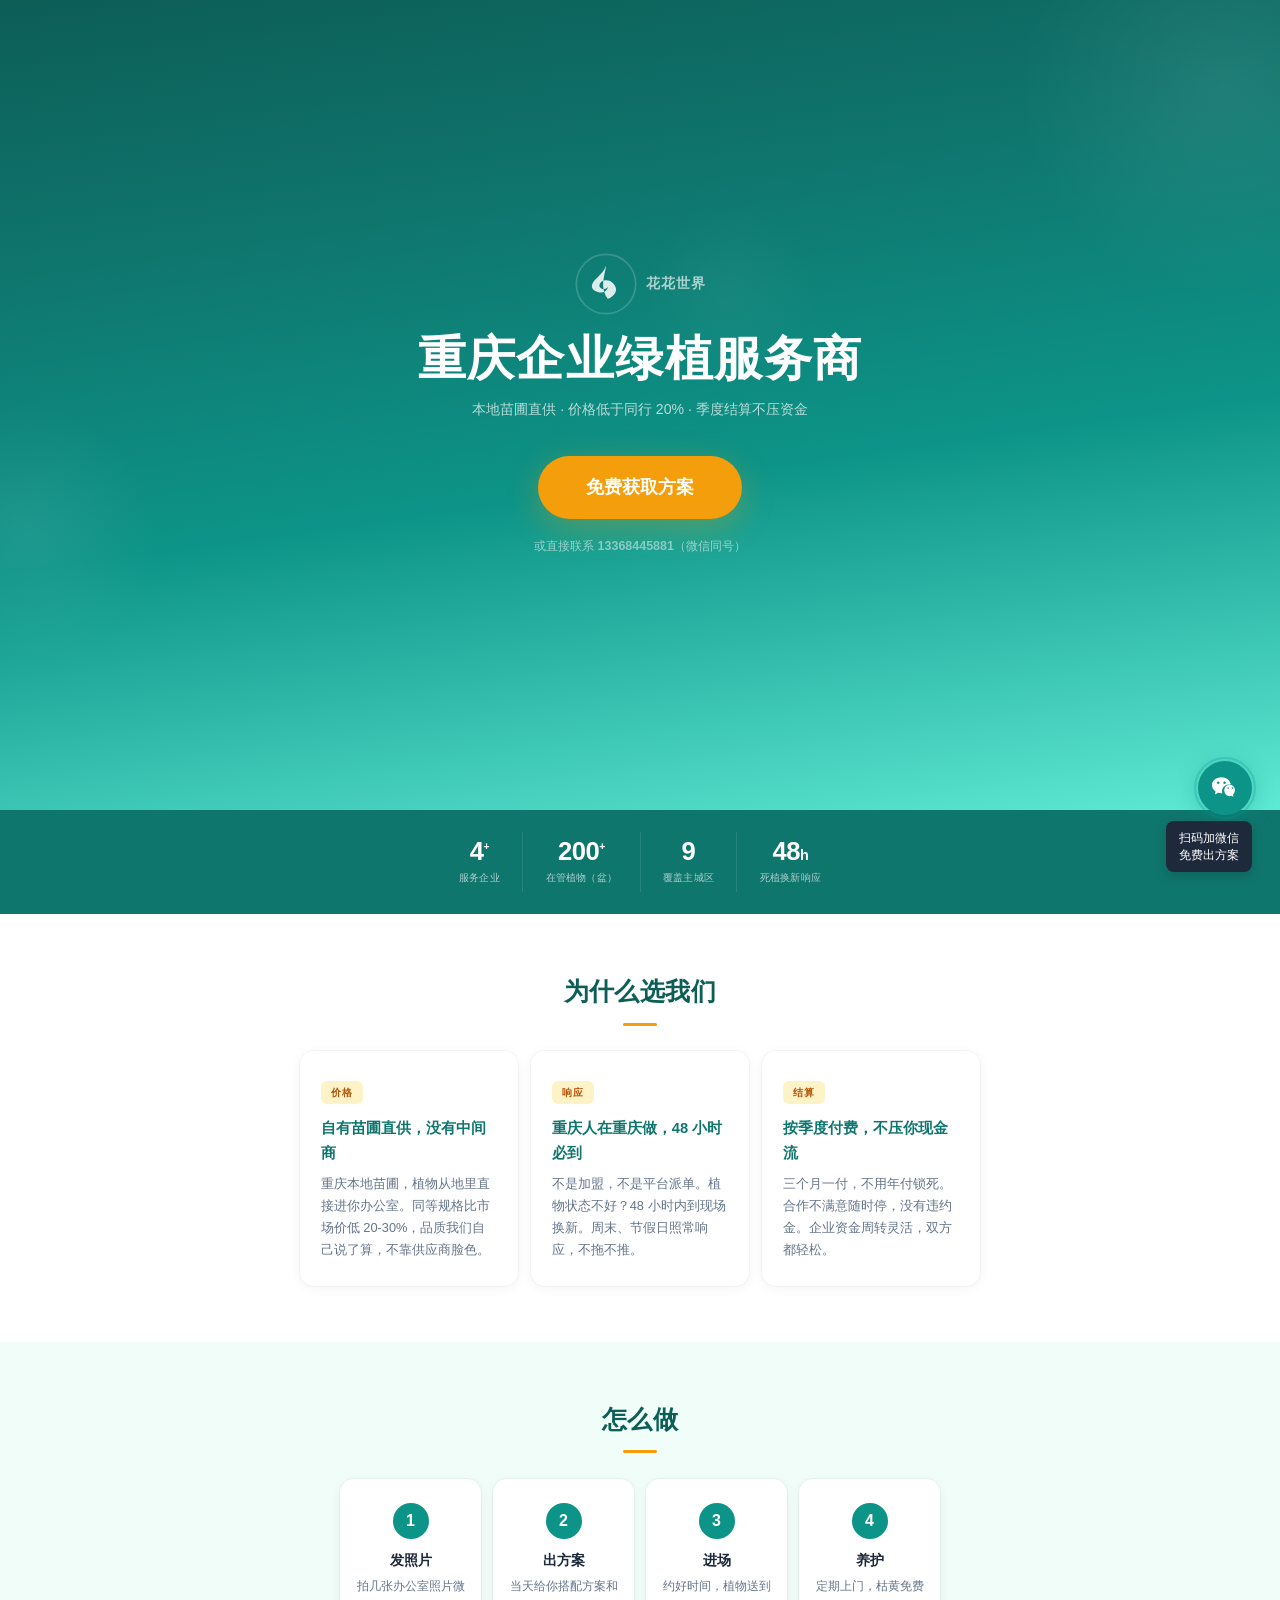
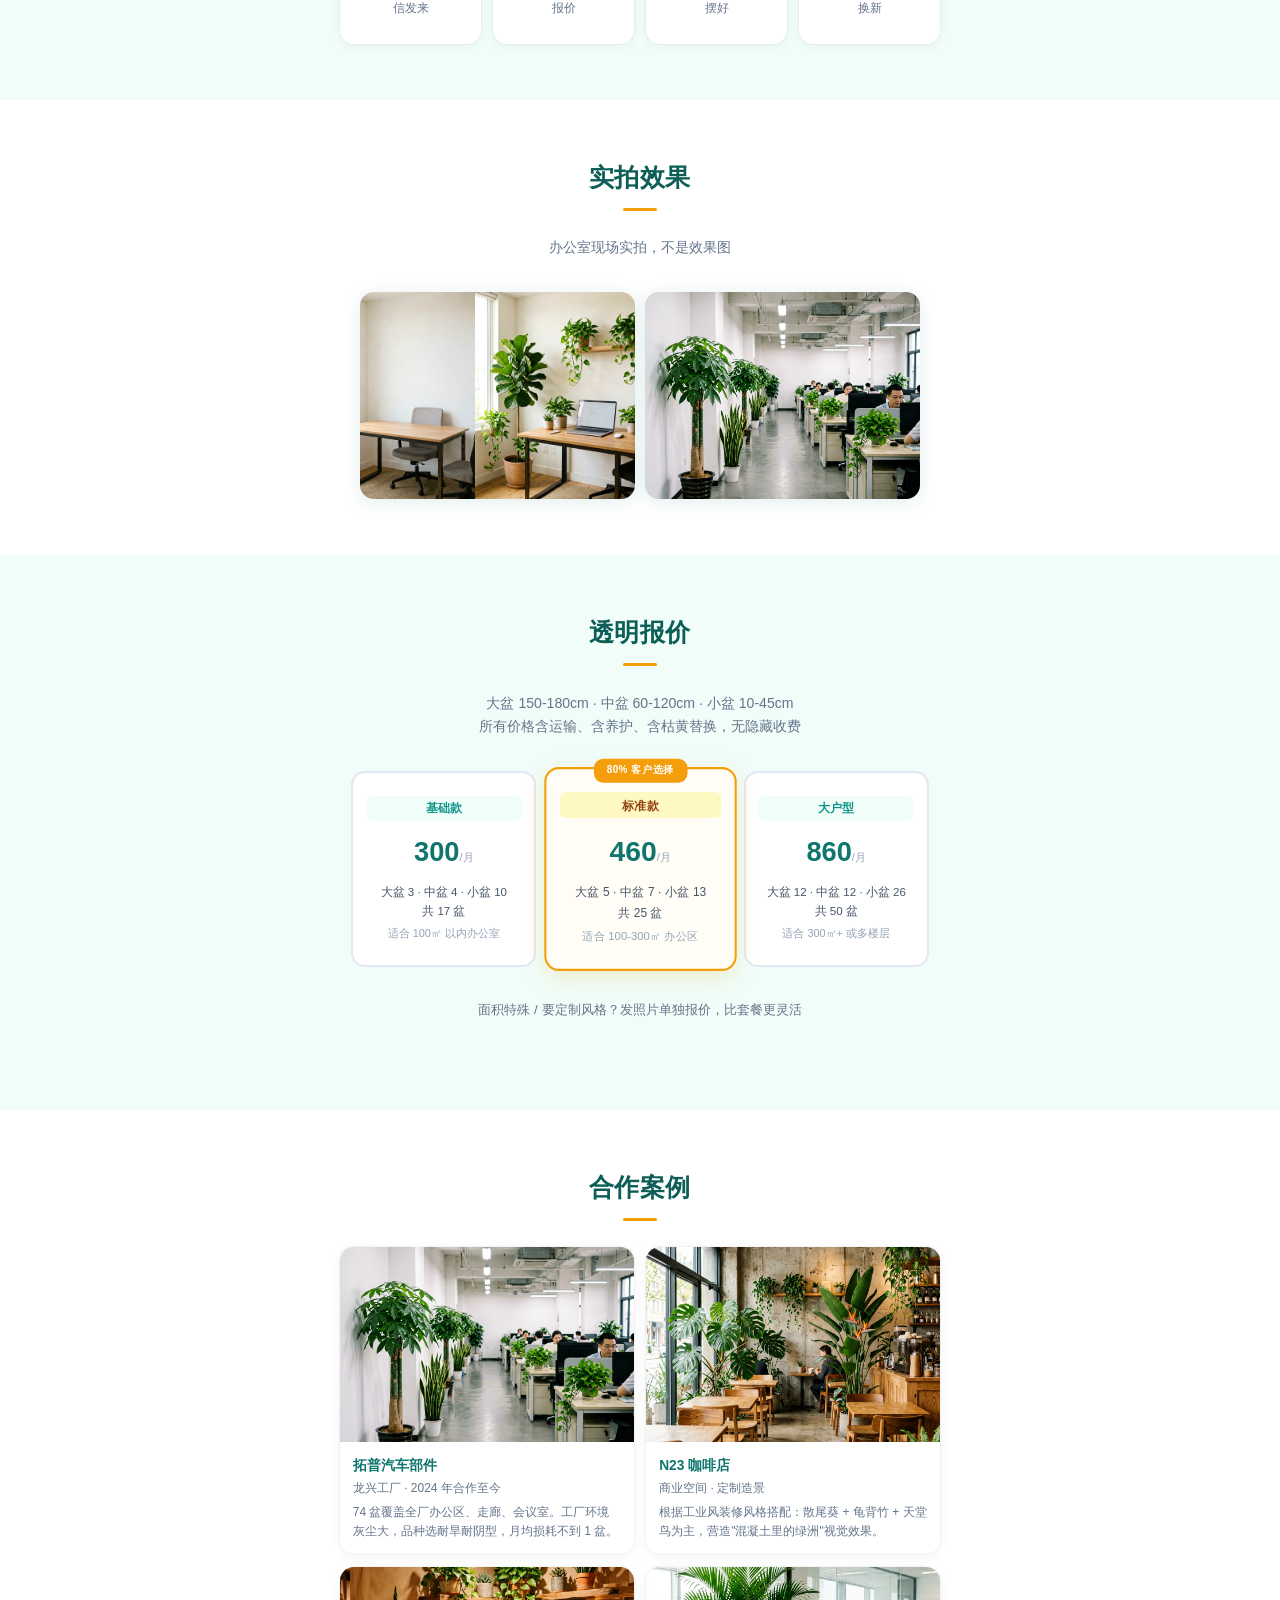
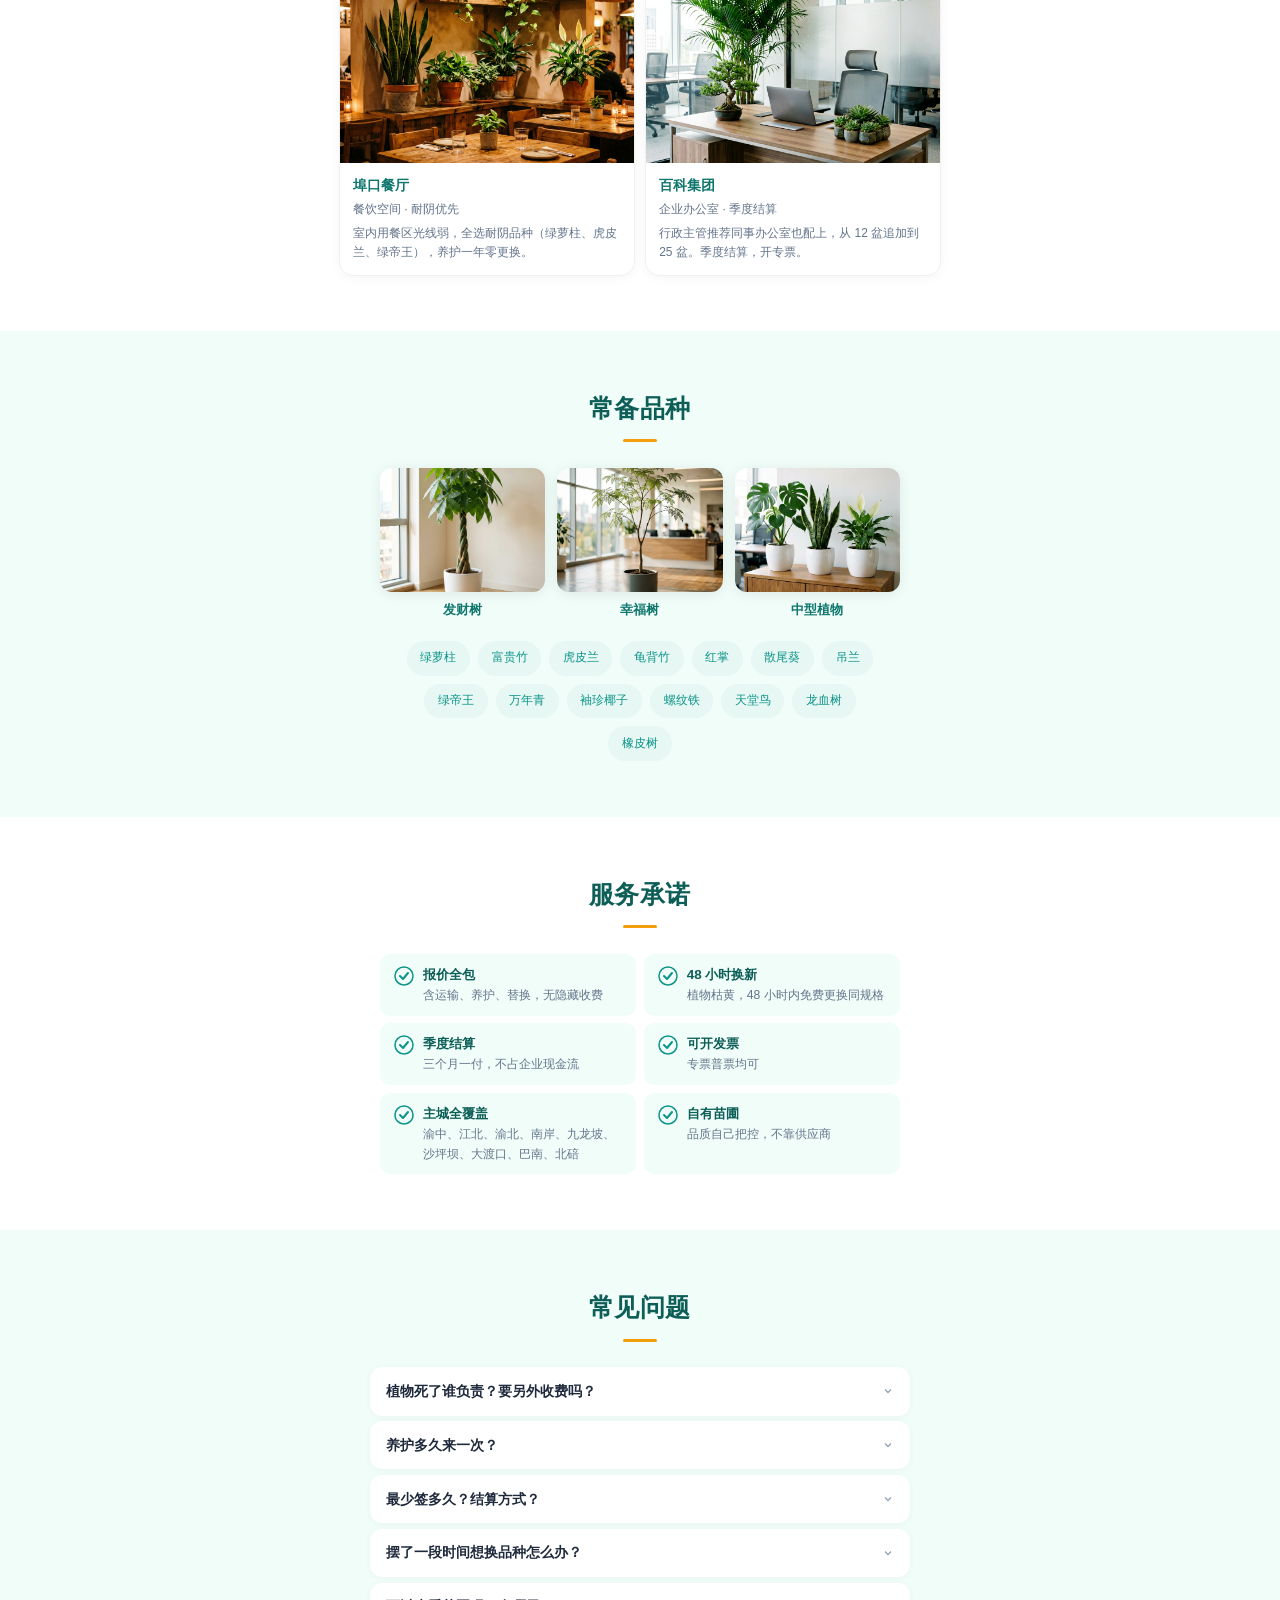
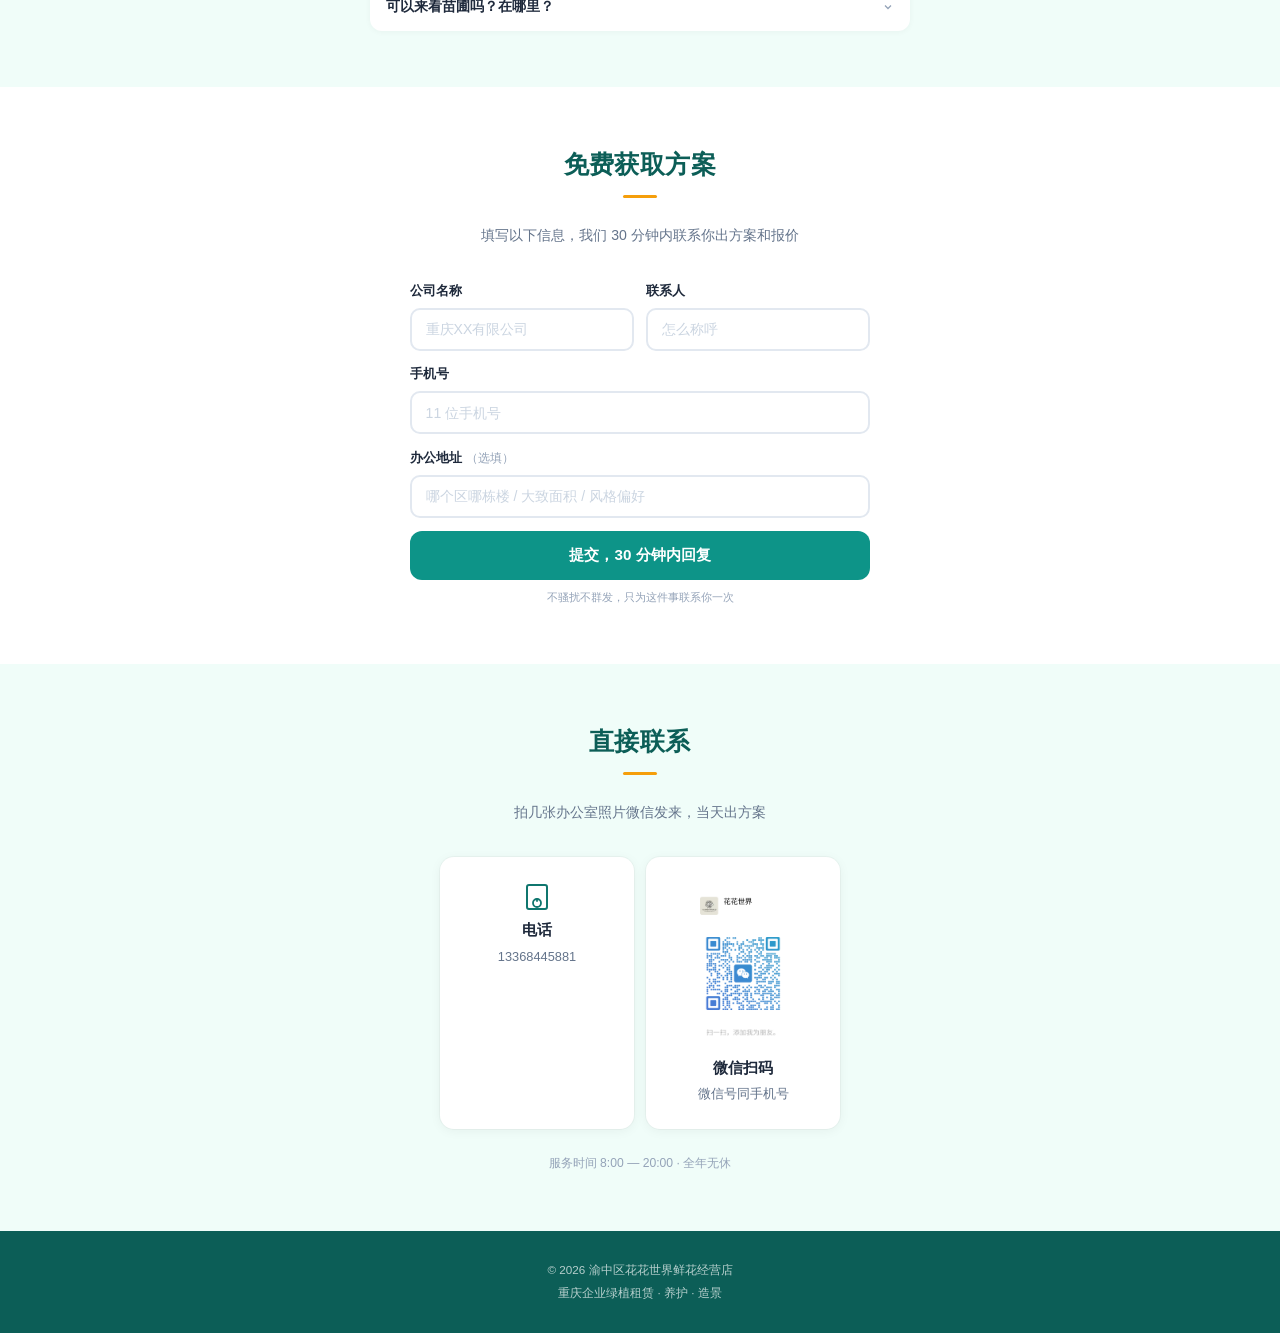
==== commit 8a3cdec0: "全面改版：PM 级视觉和信息架构重构 - Hero: 单CTA, SVG logo, 三条差异化信息 - 新增信任数据条、Why Us 三列、FAQ 手风琴 - 定价 5档→3档，推荐款锚定强化 - " ====
--- a/index.html
+++ b/index.html
@@ -3,156 +3,218 @@
 <head>
 <meta charset="UTF-8" />
 <meta name="viewport" content="width=device-width, initial-scale=1.0, maximum-scale=1.0, user-scalable=no" />
-<meta name="description" content="花花世界 - 重庆办公室绿植租赁，自有苗圃，包养护包替换，300元/月起。电话/微信 13368445881" />
-<meta name="keywords" content="绿植租赁,办公室绿植,重庆绿植租赁,花花世界,植物租赁,办公室绿化" />
-<title>花花世界 - 重庆办公室绿植租赁</title>
+<meta name="description" content="花花世界企业绿植服务 - 重庆办公室绿植租赁，自有苗圃直供，价格低于同行20%，包养护包替换，季度结算不压资金。电话/微信 13368445881" />
+<meta name="keywords" content="重庆绿植租赁,办公室绿植,企业绿植,花花世界,植物租赁,办公室绿化" />
+<title>花花世界 · 重庆企业绿植服务</title>
 <link rel="stylesheet" href="css/style.css" />
 </head>
 <body>
 
-<!-- Hero -->
+<!-- ====== Hero ====== -->
 <header class="hero">
-  <div class="hero-overlay"></div>
+  <div class="hero-bg-deco" aria-hidden="true">
+    <span class="hero-leaf hero-leaf--1"></span>
+    <span class="hero-leaf hero-leaf--2"></span>
+    <span class="hero-leaf hero-leaf--3"></span>
+  </div>
   <div class="hero-content">
-    <div class="logo">🌿</div>
-    <h1>花花世界</h1>
-    <p class="tagline">办公室绿植租赁 & 养护一站式</p>
-    <p class="subtitle">自有苗圃 · 包送包换 · 300 元/月起</p>
-    <div class="hero-btns">
-      <a href="#order" class="btn btn-primary">免费出方案</a>
-      <a href="tel:13368445881" class="btn btn-call">📞 直接打电话</a>
-      <a href="#contact" class="btn btn-wx">💬 加微信</a>
-    </div>
+    <div class="hero-brand">
+      <svg class="hero-logo" width="56" height="56" viewBox="0 0 56 56" fill="none" xmlns="http://www.w3.org/2000/svg">
+        <circle cx="28" cy="28" r="26" stroke="rgba(255,255,255,0.18)" stroke-width="1.5"/>
+        <path d="M28 12c-3 8-10 11-12 16-2 5 4 7.5 8 7.5 3 0 5-2 6-5-1.5 1.5-4.5 3-6 1.5-3-1.5-2-5.5 2-7 5-1.5 9 2 10.5 6 1.5 4-2.5 8.5-7 10-2.5-3.5-4-7.5-4-12 0-7 2-11.5 2.5-17z" fill="white" opacity="0.85"/>
+      </svg>
+      <span class="hero-brand-name">花花世界</span>
+    </div>
+    <h1 class="hero-title">重庆企业绿植服务商</h1>
+    <p class="hero-sub">本地苗圃直供 · 价格低于同行 20% · 季度结算不压资金</p>
+    <a href="#form" class="btn-hero">免费获取方案</a>
+    <p class="hero-contact">
+      或直接联系 <a href="tel:13368445881">13368445881</a>（微信同号）
+    </p>
   </div>
 </header>
 
-<!-- 服务流程 -->
-<section class="section" id="how">
+<!-- ====== 信任数据条 ====== -->
+<div class="trust-bar">
+  <div class="trust-item">
+    <span class="trust-num">4<sup>+</sup></span>
+    <span class="trust-label">服务企业</span>
+  </div>
+  <div class="trust-item">
+    <span class="trust-num">200<sup>+</sup></span>
+    <span class="trust-label">在管植物（盆）</span>
+  </div>
+  <div class="trust-item">
+    <span class="trust-num">9</span>
+    <span class="trust-label">覆盖主城区</span>
+  </div>
+  <div class="trust-item">
+    <span class="trust-num">48<span class="trust-unit">h</span></span>
+    <span class="trust-label">死植换新响应</span>
+  </div>
+</div>
+
+<!-- ====== 为什么选我们 ====== -->
+<section class="section" id="why">
+  <h2 class="section-title">为什么选我们</h2>
+  <div class="why-grid">
+    <div class="why-card">
+      <div class="why-badge">价格</div>
+      <h3>自有苗圃直供，没有中间商</h3>
+      <p>重庆本地苗圃，植物从地里直接进你办公室。同等规格比市场价低 20-30%，品质我们自己说了算，不靠供应商脸色。</p>
+    </div>
+    <div class="why-card">
+      <div class="why-badge">响应</div>
+      <h3>重庆人在重庆做，48 小时必到</h3>
+      <p>不是加盟，不是平台派单。植物状态不好？48 小时内到现场换新。周末、节假日照常响应，不拖不推。</p>
+    </div>
+    <div class="why-card">
+      <div class="why-badge">结算</div>
+      <h3>按季度付费，不压你现金流</h3>
+      <p>三个月一付，不用年付锁死。合作不满意随时停，没有违约金。企业资金周转灵活，双方都轻松。</p>
+    </div>
+  </div>
+</section>
+
+<!-- ====== 服务流程 ====== -->
+<section class="section section-alt" id="how">
   <h2 class="section-title">怎么做</h2>
   <div class="steps">
-    <div class="step"><div class="step-num">1</div><h3>发照片</h3><p>拍几张办公室照片微信发过来</p></div>
-    <div class="step"><div class="step-num">2</div><h3>出方案</h3><p>当天给植物搭配方案和报价</p></div>
-    <div class="step"><div class="step-num">3</div><h3>进场</h3><p>约好时间，植物送到摆好</p></div>
-    <div class="step"><div class="step-num">4</div><h3>养护</h3><p>定期上门浇水修剪，状态不好免费换</p></div>
-  </div>
-</section>
-
-<!-- 展示图 -->
-<section class="section section-alt" id="showcase">
+    <div class="step">
+      <div class="step-num">1</div>
+      <h3>发照片</h3>
+      <p>拍几张办公室照片微信发来</p>
+    </div>
+    <div class="step">
+      <div class="step-num">2</div>
+      <h3>出方案</h3>
+      <p>当天给你搭配方案和报价</p>
+    </div>
+    <div class="step">
+      <div class="step-num">3</div>
+      <h3>进场</h3>
+      <p>约好时间，植物送到摆好</p>
+    </div>
+    <div class="step">
+      <div class="step-num">4</div>
+      <h3>养护</h3>
+      <p>定期上门，枯黄免费换新</p>
+    </div>
+  </div>
+</section>
+
+<!-- ====== 实拍效果 ====== -->
+<section class="section" id="showcase">
   <h2 class="section-title">实拍效果</h2>
-  <div class="showcase-img">
-    <img src="img/showcase.jpg" alt="花花世界绿植租赁案例展示" loading="lazy" />
-  </div>
-</section>
-
-<!-- 套餐 -->
-<section class="section" id="pricing">
-  <h2 class="section-title">套餐报价</h2>
-  <p class="section-desc">大盆 150-180cm · 中盆 60-120cm · 小盆 10-45cm<br />以下含养护、运输、枯黄替换，无隐藏费用</p>
+  <p class="section-desc">办公室现场实拍，不是效果图</p>
+  <div class="showcase-grid">
+    <div class="showcase-img">
+      <img src="img/showcase.png" alt="办公室绿植布置实拍" loading="lazy" />
+    </div>
+    <div class="showcase-img">
+      <img src="img/case-tuopu.png" alt="工厂办公区绿植实拍" loading="lazy" />
+    </div>
+  </div>
+</section>
+
+<!-- ====== 报价 ====== -->
+<section class="section section-alt" id="pricing">
+  <h2 class="section-title">透明报价</h2>
+  <p class="section-desc">大盆 150-180cm · 中盆 60-120cm · 小盆 10-45cm<br />所有价格含运输、含养护、含枯黄替换，无隐藏收费</p>
   <div class="pricing-grid">
     <div class="pkg">
-      <div class="pkg-tag">起步款</div>
-      <div class="pkg-price">¥300<span>/月</span></div>
-      <div class="pkg-detail">大盆 3 · 中盆 4 · 小盆 10</div>
-      <div class="pkg-total">共 17 盆</div>
-    </div>
-    <div class="pkg pkg-pop">
-      <div class="pkg-tag">实惠款</div>
-      <div class="pkg-price">¥360<span>/月</span></div>
-      <div class="pkg-detail">大盆 4 · 中盆 6 · 小盆 10</div>
-      <div class="pkg-total">共 20 盆</div>
+      <div class="pkg-name">基础款</div>
+      <div class="pkg-price">300<span>/月</span></div>
+      <ul class="pkg-features">
+        <li>大盆 3 · 中盆 4 · 小盆 10</li>
+        <li>共 17 盆</li>
+        <li>适合 100㎡ 以内办公室</li>
+      </ul>
+    </div>
+    <div class="pkg pkg-recommend">
+      <div class="pkg-ribbon">80% 客户选择</div>
+      <div class="pkg-name">标准款</div>
+      <div class="pkg-price">460<span>/月</span></div>
+      <ul class="pkg-features">
+        <li>大盆 5 · 中盆 7 · 小盆 13</li>
+        <li>共 25 盆</li>
+        <li>适合 100-300㎡ 办公区</li>
+      </ul>
     </div>
     <div class="pkg">
-      <div class="pkg-tag">标准款</div>
-      <div class="pkg-price">¥460<span>/月</span></div>
-      <div class="pkg-detail">大盆 5 · 中盆 7 · 小盆 13</div>
-      <div class="pkg-total">共 25 盆</div>
-    </div>
-    <div class="pkg">
-      <div class="pkg-tag">大户款</div>
-      <div class="pkg-price">¥560<span>/月</span></div>
-      <div class="pkg-detail">大盆 7 · 中盆 10 · 小盆 16</div>
-      <div class="pkg-total">共 33 盆</div>
-    </div>
-    <div class="pkg">
-      <div class="pkg-tag">顶配款</div>
-      <div class="pkg-price">¥860<span>/月</span></div>
-      <div class="pkg-detail">大盆 12 · 中盆 12 · 小盆 26</div>
-      <div class="pkg-total">共 50 盆</div>
-    </div>
-  </div>
-  <p class="section-desc" style="margin-top:1.5rem;font-size:.82rem;">更大面积 / 特殊需求？发图定制，单独报价</p>
-</section>
-
-<!-- 下单表单 -->
-<section class="section" id="order">
-  <h2 class="section-title">在线下单</h2>
-  <p class="section-desc">填一下基本信息，30 分钟内给你出方案和报价</p>
-  <form class="order-form" id="orderForm">
-    <div class="form-row">
-      <div class="form-group">
-        <label class="form-label" for="company">公司名称 <span class="form-required">*</span></label>
-        <input type="text" id="company" name="company" class="form-input" placeholder="重庆XX有限公司" required />
-      </div>
-      <div class="form-group">
-        <label class="form-label" for="contactName">联系人 <span class="form-required">*</span></label>
-        <input type="text" id="contactName" name="contactName" class="form-input" placeholder="怎么称呼您" required />
-      </div>
-    </div>
-    <div class="form-row">
-      <div class="form-group">
-        <label class="form-label" for="phone">手机号 <span class="form-required">*</span></label>
-        <input type="tel" id="phone" name="phone" class="form-input" placeholder="方便联系的手机号" required />
-      </div>
-      <div class="form-group">
-        <label class="form-label" for="address">办公地址</label>
-        <input type="text" id="address" name="address" class="form-input" placeholder="哪个区哪栋楼" />
-      </div>
-    </div>
-    <div class="form-row form-row--3">
-      <div class="form-group">
-        <label class="form-label" for="package">意向套餐</label>
-        <select id="package" name="package" class="form-input form-select">
-          <option value="">先不选，等推荐</option>
-          <option value="起步款 300元/月">起步款 17盆 ¥300/月</option>
-          <option value="实惠款 360元/月">实惠款 20盆 ¥360/月</option>
-          <option value="标准款 460元/月">标准款 25盆 ¥460/月</option>
-          <option value="大户款 560元/月">大户款 33盆 ¥560/月</option>
-          <option value="顶配款 860元/月">顶配款 50盆 ¥860/月</option>
-          <option value="定制">定制 / 发图报价</option>
-        </select>
-      </div>
-      <div class="form-group">
-        <label class="form-label" for="note">备注</label>
-        <input type="text" id="note" name="note" class="form-input" placeholder="面积、风格、特殊要求" />
-      </div>
-    </div>
-    <button type="submit" class="btn btn-submit">提交，等方案</button>
-    <p class="form-disclaimer">提交后 30 分钟内联系你，不骚扰、不群发</p>
-  </form>
-  <div class="form-success" id="formSuccess" style="display:none">
-    <div class="success-icon">✅</div>
-    <h3>收到，马上安排</h3>
-    <p>30 分钟内用 <strong>13368445881</strong> 联系你</p>
-    <img src="img/wechat-qr.png" alt="微信扫码" class="qr-img qr-img--sm" loading="lazy" />
-    <p class="success-hint">扫码加微信，发几张办公室照片，方案出得更快</p>
-  </div>
-</section>
-
-<!-- 植物 -->
+      <div class="pkg-name">大户型</div>
+      <div class="pkg-price">860<span>/月</span></div>
+      <ul class="pkg-features">
+        <li>大盆 12 · 中盆 12 · 小盆 26</li>
+        <li>共 50 盆</li>
+        <li>适合 300㎡+ 或多楼层</li>
+      </ul>
+    </div>
+  </div>
+  <p class="section-desc" style="margin-top:2rem;font-size:.84rem;">面积特殊 / 要定制风格？发照片单独报价，比套餐更灵活</p>
+</section>
+
+<!-- ====== 合作案例 ====== -->
+<section class="section" id="cases">
+  <h2 class="section-title">合作案例</h2>
+  <div class="case-grid">
+    <div class="case-card">
+      <div class="case-img-wrap">
+        <img src="img/case-tuopu.png" alt="拓普汽车部件办公室绿植" loading="lazy" />
+      </div>
+      <div class="case-body">
+        <h3>拓普汽车部件</h3>
+        <p class="case-meta">龙兴工厂 · 2024 年合作至今</p>
+        <p>74 盆覆盖全厂办公区、走廊、会议室。工厂环境灰尘大，品种选耐旱耐阴型，月均损耗不到 1 盆。</p>
+      </div>
+    </div>
+    <div class="case-card">
+      <div class="case-img-wrap">
+        <img src="img/case-n23.png" alt="N23咖啡店绿植造景" loading="lazy" />
+      </div>
+      <div class="case-body">
+        <h3>N23 咖啡店</h3>
+        <p class="case-meta">商业空间 · 定制造景</p>
+        <p>根据工业风装修风格搭配：散尾葵 + 龟背竹 + 天堂鸟为主，营造"混凝土里的绿洲"视觉效果。</p>
+      </div>
+    </div>
+    <div class="case-card">
+      <div class="case-img-wrap">
+        <img src="img/case-bukou.png" alt="埠口餐厅绿植布置" loading="lazy" />
+      </div>
+      <div class="case-body">
+        <h3>埠口餐厅</h3>
+        <p class="case-meta">餐饮空间 · 耐阴优先</p>
+        <p>室内用餐区光线弱，全选耐阴品种（绿萝柱、虎皮兰、绿帝王），养护一年零更换。</p>
+      </div>
+    </div>
+    <div class="case-card">
+      <div class="case-img-wrap">
+        <img src="img/case-baike.png" alt="百科集团办公室绿植" loading="lazy" />
+      </div>
+      <div class="case-body">
+        <h3>百科集团</h3>
+        <p class="case-meta">企业办公室 · 季度结算</p>
+        <p>行政主管推荐同事办公室也配上，从 12 盆追加到 25 盆。季度结算，开专票。</p>
+      </div>
+    </div>
+  </div>
+</section>
+
+<!-- ====== 常备品种 ====== -->
 <section class="section section-alt" id="plants">
-  <h2 class="section-title">常备植物</h2>
-  <div class="plant-imgs">
+  <h2 class="section-title">常备品种</h2>
+  <div class="plant-grid">
     <div class="plant-card">
-      <img src="img/plants-fortune.jpg" alt="发财树" loading="lazy" />
+      <img src="img/plants-fortune.png" alt="发财树" loading="lazy" />
       <span>发财树</span>
     </div>
     <div class="plant-card">
-      <img src="img/plants-xingfu.jpg" alt="幸福树" loading="lazy" />
+      <img src="img/plants-xingfu.png" alt="幸福树" loading="lazy" />
       <span>幸福树</span>
     </div>
     <div class="plant-card">
-      <img src="img/plants-medium.jpg" alt="中型植物" loading="lazy" />
+      <img src="img/plants-medium.png" alt="中型植物组合" loading="lazy" />
       <span>中型植物</span>
     </div>
   </div>
@@ -164,74 +226,133 @@
   </div>
 </section>
 
-<!-- 案例 -->
-<section class="section" id="cases">
-  <h2 class="section-title">服务案例</h2>
-  <div class="case-grid">
-    <div class="case-card">
-      <img src="img/case-tuopu.jpg" alt="拓普汽车绿植租赁" loading="lazy" />
-      <h3>拓普汽车部件 · 龙兴工厂</h3>
-      <p>74 盆覆盖全厂办公区 · 2024 年合作至今</p>
-    </div>
-    <div class="case-card">
-      <img src="img/case-n23.jpg" alt="N23咖啡店绿植" loading="lazy" />
-      <h3>N23 咖啡店</h3>
-      <p>商业空间绿植造景 · 根据装修风格定制搭配</p>
-    </div>
-    <div class="case-card">
-      <img src="img/case-bukou.jpg" alt="埠口餐厅绿植" loading="lazy" />
-      <h3>埠口餐厅</h3>
-      <p>餐饮空间绿植布置 · 耐阴好养护品种优先</p>
-    </div>
-    <div class="case-card">
-      <img src="img/case-baike.jpg" alt="百科集团绿植" loading="lazy" />
-      <h3>百科集团</h3>
-      <p>德君办公室绿植配置 · 季度结算</p>
-    </div>
-  </div>
-</section>
-
-<!-- 承诺 -->
-<section class="section section-alt" id="promise">
-  <h2 class="section-title">承诺</h2>
+<!-- ====== 承诺 ====== -->
+<section class="section" id="promise">
+  <h2 class="section-title">服务承诺</h2>
   <div class="promise-grid">
-    <div class="promise-item">✅ 报价含运输、养护、替换</div>
-    <div class="promise-item">✅ 植物枯黄 48 小时内免费换</div>
-    <div class="promise-item">✅ 按季度结算，不压资金</div>
-    <div class="promise-item">✅ 可开发票</div>
-    <div class="promise-item">✅ 重庆主城区全覆盖</div>
-    <div class="promise-item">✅ 自有苗圃，品质可控</div>
-  </div>
-</section>
-
-<!-- 联系 -->
-<section class="section" id="contact">
-  <h2 class="section-title">联系我们</h2>
-  <p class="section-desc">拍几张办公室照片微信发过来，当天出方案</p>
+    <div class="promise-item">
+      <svg width="20" height="20" viewBox="0 0 20 20" fill="none"><circle cx="10" cy="10" r="9" stroke="#0d9488" stroke-width="1.5"/><path d="M6 10l3 3 5-6" stroke="#0d9488" stroke-width="2" stroke-linecap="round" stroke-linejoin="round"/></svg>
+      <div><strong>报价全包</strong><span>含运输、养护、替换，无隐藏收费</span></div>
+    </div>
+    <div class="promise-item">
+      <svg width="20" height="20" viewBox="0 0 20 20" fill="none"><circle cx="10" cy="10" r="9" stroke="#0d9488" stroke-width="1.5"/><path d="M6 10l3 3 5-6" stroke="#0d9488" stroke-width="2" stroke-linecap="round" stroke-linejoin="round"/></svg>
+      <div><strong>48 小时换新</strong><span>植物枯黄，48 小时内免费更换同规格</span></div>
+    </div>
+    <div class="promise-item">
+      <svg width="20" height="20" viewBox="0 0 20 20" fill="none"><circle cx="10" cy="10" r="9" stroke="#0d9488" stroke-width="1.5"/><path d="M6 10l3 3 5-6" stroke="#0d9488" stroke-width="2" stroke-linecap="round" stroke-linejoin="round"/></svg>
+      <div><strong>季度结算</strong><span>三个月一付，不占企业现金流</span></div>
+    </div>
+    <div class="promise-item">
+      <svg width="20" height="20" viewBox="0 0 20 20" fill="none"><circle cx="10" cy="10" r="9" stroke="#0d9488" stroke-width="1.5"/><path d="M6 10l3 3 5-6" stroke="#0d9488" stroke-width="2" stroke-linecap="round" stroke-linejoin="round"/></svg>
+      <div><strong>可开发票</strong><span>专票普票均可</span></div>
+    </div>
+    <div class="promise-item">
+      <svg width="20" height="20" viewBox="0 0 20 20" fill="none"><circle cx="10" cy="10" r="9" stroke="#0d9488" stroke-width="1.5"/><path d="M6 10l3 3 5-6" stroke="#0d9488" stroke-width="2" stroke-linecap="round" stroke-linejoin="round"/></svg>
+      <div><strong>主城全覆盖</strong><span>渝中、江北、渝北、南岸、九龙坡、沙坪坝、大渡口、巴南、北碚</span></div>
+    </div>
+    <div class="promise-item">
+      <svg width="20" height="20" viewBox="0 0 20 20" fill="none"><circle cx="10" cy="10" r="9" stroke="#0d9488" stroke-width="1.5"/><path d="M6 10l3 3 5-6" stroke="#0d9488" stroke-width="2" stroke-linecap="round" stroke-linejoin="round"/></svg>
+      <div><strong>自有苗圃</strong><span>品质自己把控，不靠供应商</span></div>
+    </div>
+  </div>
+</section>
+
+<!-- ====== FAQ ====== -->
+<section class="section section-alt" id="faq">
+  <h2 class="section-title">常见问题</h2>
+  <div class="faq-list">
+    <div class="faq-item">
+      <button class="faq-q" aria-expanded="false">植物死了谁负责？要另外收费吗？</button>
+      <div class="faq-a"><p>非人为损坏的枯黄、病死，一律免费更换，不另收费。这是合同条款，不是口头承诺。</p></div>
+    </div>
+    <div class="faq-item">
+      <button class="faq-q" aria-expanded="false">养护多久来一次？</button>
+      <div class="faq-a"><p>通常每周一次，视季节和品种调整。穿工服、安静作业，不影响办公。有会议提前说，我们错开时间。</p></div>
+    </div>
+    <div class="faq-item">
+      <button class="faq-q" aria-expanded="false">最少签多久？结算方式？</button>
+      <div class="faq-a"><p>一个季度起签，按季度付费。不要求年付。满意再续，没有绑定条款。</p></div>
+    </div>
+    <div class="faq-item">
+      <button class="faq-q" aria-expanded="false">摆了一段时间想换品种怎么办？</button>
+      <div class="faq-a"><p>免费换。你觉得某种不好看或不好养，我们换成你喜欢的。长期合作，你满意最重要。</p></div>
+    </div>
+    <div class="faq-item">
+      <button class="faq-q" aria-expanded="false">可以来看苗圃吗？在哪里？</button>
+      <div class="faq-a"><p>当然可以，欢迎来。苗圃在重庆主城，加微信发定位。看过实物再决定，双方都放心。</p></div>
+    </div>
+  </div>
+</section>
+
+<!-- ====== 获取方案 ====== -->
+<section class="section" id="form">
+  <h2 class="section-title">免费获取方案</h2>
+  <p class="section-desc">填写以下信息，我们 30 分钟内联系你出方案和报价</p>
+  <form class="order-form" id="orderForm">
+    <div class="form-row">
+      <div class="form-group">
+        <label class="form-label" for="company">公司名称</label>
+        <input type="text" id="company" name="company" class="form-input" placeholder="重庆XX有限公司" required />
+      </div>
+      <div class="form-group">
+        <label class="form-label" for="contactName">联系人</label>
+        <input type="text" id="contactName" name="contactName" class="form-input" placeholder="怎么称呼" required />
+      </div>
+    </div>
+    <div class="form-group">
+      <label class="form-label" for="phone">手机号</label>
+      <input type="tel" id="phone" name="phone" class="form-input" placeholder="11 位手机号" required />
+    </div>
+    <div class="form-group">
+      <label class="form-label" for="address">办公地址 <span class="form-hint">（选填）</span></label>
+      <input type="text" id="address" name="address" class="form-input" placeholder="哪个区哪栋楼 / 大致面积 / 风格偏好" />
+    </div>
+    <button type="submit" class="btn-submit">提交，30 分钟内回复</button>
+    <p class="form-disclaimer">不骚扰不群发，只为这件事联系你一次</p>
+  </form>
+  <div class="form-success" id="formSuccess" style="display:none">
+    <div class="success-icon">
+      <svg width="52" height="52" viewBox="0 0 52 52" fill="none"><circle cx="26" cy="26" r="24" stroke="#0d9488" stroke-width="2.5"/><path d="M14 26l8 8 16-16" stroke="#0d9488" stroke-width="3" stroke-linecap="round" stroke-linejoin="round"/></svg>
+    </div>
+    <h3>收到，马上安排</h3>
+    <p>30 分钟内用 <strong>13368445881</strong> 联系你</p>
+    <img src="img/wechat-qr.png" alt="微信扫码" class="qr-img qr-img--sm" loading="lazy" />
+    <p class="success-hint">扫码加微信，发照片出方案更快</p>
+  </div>
+</section>
+
+<!-- ====== 联系 ====== -->
+<section class="section section-alt" id="contact">
+  <h2 class="section-title">直接联系</h2>
+  <p class="section-desc">拍几张办公室照片微信发来，当天出方案</p>
   <div class="contact-cards">
     <a href="tel:13368445881" class="contact-card">
-      <div class="contact-icon">📞</div>
+      <svg class="contact-icon-svg" width="32" height="32" viewBox="0 0 32 32" fill="none">
+        <path d="M8 4a2 2 0 0 0-2 2v20a2 2 0 0 0 2 2h16a2 2 0 0 0 2-2V6a2 2 0 0 0-2-2H8z" stroke="#0f766e" stroke-width="2"/>
+        <circle cx="16" cy="22" r="4" stroke="#0f766e" stroke-width="1.8"/>
+        <path d="M16 18v2" stroke="#0f766e" stroke-width="1.8" stroke-linecap="round"/>
+      </svg>
       <h3>电话</h3>
       <p>13368445881</p>
     </a>
     <div class="contact-card contact-card--qr">
       <img src="img/wechat-qr.png" alt="微信扫码添加" class="qr-img" loading="lazy" />
       <h3>微信扫码</h3>
-      <p>13368445881</p>
-    </div>
-  </div>
-  <p class="contact-note">服务时间 8:00-20:00 · 全年无休</p>
+      <p>微信号同手机号</p>
+    </div>
+  </div>
+  <p class="contact-note">服务时间 8:00 — 20:00 · 全年无休</p>
 </section>
 
 <footer>
   <p>© 2026 渝中区花花世界鲜花经营店</p>
-  <p>重庆办公室绿植租赁 · 养护 · 造景</p>
+  <p>重庆企业绿植租赁 · 养护 · 造景</p>
 </footer>
 
-<!-- 微信浮窗 + 扫码弹窗 -->
+<!-- ====== 微信浮窗 ====== -->
 <div class="wx-float" id="wxFloat">
   <button class="wx-float-btn" id="wxFloatBtn" aria-label="微信咨询">
-    <svg width="28" height="28" viewBox="0 0 24 24" fill="white"><path d="M8.691 2.188C3.891 2.188 0 5.476 0 9.53c0 2.212 1.17 4.203 3.002 5.55a.59.59 0 0 1 .213.665l-.39 1.48c-.019.07-.048.141-.048.213 0 .163.13.295.29.295a.328.328 0 0 0 .167-.054l1.903-1.114a.864.864 0 0 1 .717-.098 10.16 10.16 0 0 0 2.837.403c.276 0 .543-.027.811-.05-.857-2.578.157-4.972 1.932-6.446 1.703-1.415 3.882-1.98 5.853-1.838-.576-3.583-4.196-6.348-8.596-6.348zM5.785 5.991c.642 0 1.162.529 1.162 1.18a1.17 1.17 0 0 1-1.162 1.178A1.17 1.17 0 0 1 4.623 7.17c0-.651.52-1.18 1.162-1.18zm5.813 0c.642 0 1.162.529 1.162 1.18a1.17 1.17 0 0 1-1.162 1.178 1.17 1.17 0 0 1-1.162-1.178c0-.651.52-1.18 1.162-1.18zm5.34 2.867c-3.066-.016-5.619 2.38-5.619 5.368 0 2.573 1.86 4.764 4.348 5.263a4.59 4.59 0 0 0 .695.095c.638 0 1.267-.118 1.877-.354l1.22.735a.227.227 0 0 0 .117.037c.12 0 .22-.098.22-.218a.373.373 0 0 0-.035-.16l-.285-.975a.824.824 0 0 1 .155-.773c.956-1.142 1.526-2.504 1.526-3.98 0-3.017-2.619-5.027-6.214-5.028v-.002zm-2.018 2.359c.428 0 .775.358.775.8 0 .44-.347.797-.775.797s-.775-.357-.775-.797c0-.442.347-.8.775-.8zm4.204 0c.428 0 .775.358.775.8 0 .44-.347.797-.775.797s-.775-.357-.775-.797c0-.442.347-.8.775-.8z"/></svg>
+    <svg width="26" height="26" viewBox="0 0 24 24" fill="white"><path d="M8.691 2.188C3.891 2.188 0 5.476 0 9.53c0 2.212 1.17 4.203 3.002 5.55a.59.59 0 0 1 .213.665l-.39 1.48c-.019.07-.048.141-.048.213 0 .163.13.295.29.295a.328.328 0 0 0 .167-.054l1.903-1.114a.864.864 0 0 1 .717-.098 10.16 10.16 0 0 0 2.837.403c.276 0 .543-.027.811-.05-.857-2.578.157-4.972 1.932-6.446 1.703-1.415 3.882-1.98 5.853-1.838-.576-3.583-4.196-6.348-8.596-6.348zM5.785 5.991c.642 0 1.162.529 1.162 1.18a1.17 1.17 0 0 1-1.162 1.178A1.17 1.17 0 0 1 4.623 7.17c0-.651.52-1.18 1.162-1.18zm5.813 0c.642 0 1.162.529 1.162 1.18a1.17 1.17 0 0 1-1.162 1.178 1.17 1.17 0 0 1-1.162-1.178c0-.651.52-1.18 1.162-1.18zm5.34 2.867c-3.066-.016-5.619 2.38-5.619 5.368 0 2.573 1.86 4.764 4.348 5.263a4.59 4.59 0 0 0 .695.095c.638 0 1.267-.118 1.877-.354l1.22.735a.227.227 0 0 0 .117.037c.12 0 .22-.098.22-.218a.373.373 0 0 0-.035-.16l-.285-.975a.824.824 0 0 1 .155-.773c.956-1.142 1.526-2.504 1.526-3.98 0-3.017-2.619-5.027-6.214-5.028v-.002zm-2.018 2.359c.428 0 .775.358.775.8 0 .44-.347.797-.775.797s-.775-.357-.775-.797c0-.442.347-.8.775-.8zm4.204 0c.428 0 .775.358.775.8 0 .44-.347.797-.775.797s-.775-.357-.775-.797c0-.442.347-.8.775-.8z"/></svg>
   </button>
   <div class="wx-float-tip" id="wxFloatTip">扫码加微信<br />免费出方案</div>
 </div>
--- a/css/style.css
+++ b/css/style.css
@@ -1,122 +1,156 @@
+/* ==========================================
+   Design Tokens
+   Primary:   #0f766e (teal-700) — trust, nature
+   Dark:      #0c5e57 — depth, footer
+   Surface:   #f0fdf9 — freshness
+   Accent:    #f59e0b (amber) — warmth, CTA
+   Text:      #1e293b (slate-800)
+   Muted:     #64748b (slate-500)
+   ========================================== */
+
 /* ===== Reset & Base ===== */
 *,*::before,*::after{box-sizing:border-box;margin:0;padding:0}
 html{scroll-behavior:smooth;font-size:16px}
-body{font-family:-apple-system,BlinkMacSystemFont,"Segoe UI","PingFang SC","Hiragino Sans GB","Microsoft YaHei",sans-serif;color:#334155;line-height:1.7;background:#fff;-webkit-font-smoothing:antialiased}
-
-/* ===== Design Tokens ===== */
-/* Primary green: #0d9488 | Dark green: #0f766e | Surface: #f0fdfa | Accent: #f59e0b */
+body{font-family:-apple-system,BlinkMacSystemFont,"Segoe UI","PingFang SC","Hiragino Sans GB","Microsoft YaHei",sans-serif;color:#1e293b;line-height:1.75;background:#fff;-webkit-font-smoothing:antialiased}
 
 /* ===== Hero ===== */
-.hero{position:relative;min-height:100vh;display:flex;align-items:center;justify-content:center;text-align:center;background:linear-gradient(170deg,#0f766e 0%,#0d9488 30%,#14b8a6 65%,#99f6e4 100%);overflow:hidden}
-.hero::before{content:"";position:absolute;top:-30%;right:-20%;width:400px;height:400px;border-radius:50%;background:radial-gradient(circle,rgba(255,255,255,.08) 0%,transparent 70%)}
-.hero::after{content:"";position:absolute;bottom:-30%;left:-15%;width:300px;height:300px;border-radius:50%;background:radial-gradient(circle,rgba(255,255,255,.06) 0%,transparent 70%)}
-.hero-content{position:relative;z-index:1;padding:2.5rem 1.5rem;color:#fff}
-.logo{font-size:4rem;margin-bottom:.4rem}
-.hero h1{font-size:2.4rem;font-weight:800;letter-spacing:.06em;margin-bottom:.5rem}
-.tagline{font-size:1.1rem;opacity:.92;margin-bottom:.2rem}
-.subtitle{font-size:.9rem;opacity:.7;margin-bottom:2.2rem}
-.hero-btns{display:flex;gap:.75rem;justify-content:center;flex-wrap:wrap}
-.btn{display:inline-block;padding:.85rem 1.8rem;border-radius:50px;font-size:.95rem;font-weight:700;text-decoration:none;transition:transform .15s,box-shadow .15s;border:none;cursor:pointer}
-.btn:active{transform:scale(.97)}
-.btn-primary{background:#f59e0b;color:#fff;box-shadow:0 4px 20px rgba(245,158,11,.35);font-size:1rem;padding:.9rem 2.2rem}
-.btn-outline{background:transparent;color:#fff;border:2px solid rgba(255,255,255,.5)}
-.btn-outline:hover{background:rgba(255,255,255,.1)}
+.hero{position:relative;min-height:100vh;display:flex;align-items:center;justify-content:center;text-align:center;background:linear-gradient(172deg,#0c5e57 0%,#0f766e 28%,#0d9488 58%,#5eead4 100%);overflow:hidden}
+.hero-bg-deco{position:absolute;inset:0;pointer-events:none}
+.hero-leaf{position:absolute;border-radius:50%;background:radial-gradient(circle,rgba(255,255,255,.07) 0%,transparent 70%)}
+.hero-leaf--1{width:420px;height:420px;top:-15%;right:-12%}
+.hero-leaf--2{width:260px;height:260px;bottom:18%;left:-8%}
+.hero-leaf--3{width:180px;height:180px;top:25%;left:50%;opacity:.5}
+.hero-content{position:relative;z-index:1;padding:3rem 1.5rem;color:#fff;max-width:500px}
+.hero-brand{display:flex;align-items:center;justify-content:center;gap:.5rem;margin-bottom:.8rem}
+.hero-logo{flex-shrink:0}
+.hero-brand-name{font-size:.85rem;font-weight:600;letter-spacing:.06em;opacity:.65;text-transform:uppercase}
+.hero-title{font-size:2.4rem;font-weight:800;letter-spacing:.03em;margin-bottom:.6rem;line-height:1.25}
+.hero-sub{font-size:.88rem;opacity:.7;margin-bottom:2.2rem;font-weight:400;line-height:1.6}
+.btn-hero{display:inline-block;padding:1rem 3rem;border-radius:50px;font-size:1.1rem;font-weight:700;text-decoration:none;background:#f59e0b;color:#fff;box-shadow:0 8px 32px rgba(245,158,11,.30);transition:transform .15s,box-shadow .15s}
+.btn-hero:active{transform:scale(.97);box-shadow:0 4px 16px rgba(245,158,11,.25)}
+.hero-contact{margin-top:1.1rem;font-size:.78rem;opacity:.55}
+.hero-contact a{color:#fff;opacity:.85;text-decoration:none;font-weight:600;transition:opacity .15s}
+.hero-contact a:active{opacity:1}
+
+/* ===== Trust Bar ===== */
+.trust-bar{display:flex;justify-content:center;padding:1.4rem .5rem;background:#0f766e;color:#fff;flex-wrap:wrap;gap:0}
+.trust-item{text-align:center;padding:.3rem 1.4rem;border-right:1px solid rgba(255,255,255,.10)}
+.trust-item:last-child{border-right:none}
+.trust-num{display:block;font-size:1.6rem;font-weight:800;letter-spacing:-.02em;line-height:1.15}
+.trust-num sup{font-size:.65rem;font-weight:600;vertical-align:super}
+.trust-unit{font-size:.9rem;font-weight:600}
+.trust-label{display:block;font-size:.65rem;opacity:.65;margin-top:.15rem;letter-spacing:.02em}
 
 /* ===== Sections ===== */
 .section{padding:3.5rem 1.5rem}
-.section-alt{background:#f0fdfa}
-.section-title{text-align:center;font-size:1.4rem;color:#0f766e;margin-bottom:1.5rem;font-weight:700}
-.section-title::after{content:"";display:block;width:40px;height:3px;background:#f59e0b;margin:.5rem auto 0;border-radius:2px}
+.section-alt{background:#f0fdf9}
+.section-title{text-align:center;font-size:1.55rem;color:#0c5e57;margin-bottom:1.6rem;font-weight:700;letter-spacing:.02em}
+.section-title::after{content:"";display:block;width:34px;height:3px;background:#f59e0b;margin:.55rem auto 0;border-radius:2px}
 .section-desc{text-align:center;color:#64748b;margin-bottom:2rem;font-size:.88rem;line-height:1.7;max-width:480px;margin-left:auto;margin-right:auto}
+
+/* ===== Why Us ===== */
+.why-grid{display:grid;grid-template-columns:1fr;gap:.8rem;max-width:560px;margin:0 auto}
+.why-card{background:#fff;border-radius:14px;padding:1.6rem 1.3rem;box-shadow:0 2px 12px rgba(0,0,0,.05),0 0 0 1px rgba(0,0,0,.03);transition:transform .2s,box-shadow .2s}
+.why-card:active{transform:scale(.98)}
+.why-badge{display:inline-block;font-size:.62rem;font-weight:700;letter-spacing:.06em;padding:.2rem .65rem;border-radius:6px;margin-bottom:.7rem;background:#fef3c7;color:#b45309}
+.why-card h3{font-size:.92rem;font-weight:700;color:#0f766e;margin-bottom:.4rem}
+.why-card p{font-size:.8rem;color:#64748b;line-height:1.7}
 
 /* ===== Steps ===== */
 .steps{display:flex;flex-wrap:wrap;gap:.75rem;max-width:600px;margin:0 auto}
-.step{flex:1 1 calc(50% - .4rem);min-width:140px;text-align:center;padding:1.5rem 1rem;border-radius:14px;background:#fff;box-shadow:0 1px 4px rgba(0,0,0,.06);transition:transform .2s}
+.step{flex:1 1 calc(50% - .4rem);min-width:140px;text-align:center;padding:1.5rem 1rem;border-radius:14px;background:#fff;box-shadow:0 2px 12px rgba(0,0,0,.05),0 0 0 1px rgba(0,0,0,.03);transition:transform .2s}
 .step:active{transform:scale(.98)}
 .step-num{width:36px;height:36px;border-radius:50%;background:#0d9488;color:#fff;font-size:1rem;font-weight:700;line-height:36px;margin:0 auto .6rem}
-.step h3{font-size:.9rem;color:#1e293b;margin-bottom:.2rem}
+.step h3{font-size:.9rem;color:#1e293b;margin-bottom:.15rem}
 .step p{font-size:.78rem;color:#64748b}
 
 /* ===== Showcase ===== */
-.showcase-img{max-width:560px;margin:0 auto;border-radius:16px;overflow:hidden;box-shadow:0 4px 24px rgba(15,118,110,.12)}
-.showcase-img img{width:100%;display:block}
+.showcase-grid{display:grid;grid-template-columns:1fr 1fr;gap:.6rem;max-width:560px;margin:0 auto}
+.showcase-img{border-radius:14px;overflow:hidden;box-shadow:0 3px 18px rgba(15,118,110,.12)}
+.showcase-img img{width:100%;aspect-ratio:4/3;object-fit:cover;display:block}
 
 /* ===== Pricing ===== */
-.pricing-grid{display:flex;flex-wrap:wrap;gap:.6rem;justify-content:center;max-width:680px;margin:0 auto}
-.pkg{flex:0 0 calc(50% - .3rem);max-width:190px;border-radius:14px;padding:1.2rem .7rem;text-align:center;transition:transform .2s;background:#fff;border:2px solid #e2e8f0}
+.pricing-grid{display:flex;flex-wrap:wrap;gap:.7rem;justify-content:center;max-width:620px;margin:0 auto;align-items:stretch}
+.pkg{flex:1 1 160px;max-width:185px;border-radius:14px;padding:1.4rem .8rem;text-align:center;background:#fff;border:2px solid #e2e8f0;display:flex;flex-direction:column;gap:.3rem;position:relative;transition:transform .2s,box-shadow .2s,border-color .2s}
 .pkg:active{transform:scale(.98)}
-.pkg-pop{border-color:#f59e0b;box-shadow:0 4px 16px rgba(245,158,11,.18);position:relative}
-.pkg-pop::before{content:"推荐";position:absolute;top:-10px;left:50%;transform:translateX(-50%);background:#f59e0b;color:#fff;font-size:.65rem;font-weight:700;padding:.15rem .6rem;border-radius:8px}
-.pkg-tag{font-size:.7rem;font-weight:700;margin-bottom:.3rem;display:inline-block;padding:.1rem .5rem;border-radius:8px;background:#f0fdfa;color:#0d9488}
-.pkg-pop .pkg-tag{background:#fef9c3;color:#92400e}
-.pkg-price{font-size:1.5rem;font-weight:800;color:#0f766e;margin-bottom:.2rem}
-.pkg-price span{font-size:.7rem;font-weight:400;color:#94a3b8}
-.pkg-detail{font-size:.75rem;color:#475569;line-height:1.6;margin-bottom:.2rem}
-.pkg-total{font-size:.7rem;color:#94a3b8}
+.pkg-recommend{border-color:#f59e0b;background:#fffdf5;box-shadow:0 6px 24px rgba(245,158,11,.18);transform:scale(1.04);z-index:1;order:-1}
+.pkg-recommend:active{transform:scale(1.0)}
+.pkg-ribbon{position:absolute;top:-10px;left:50%;transform:translateX(-50%);background:#f59e0b;color:#fff;font-size:.6rem;font-weight:700;padding:.2rem .8rem;border-radius:9px;white-space:nowrap;letter-spacing:.04em}
+.pkg-name{font-size:.72rem;font-weight:700;display:inline-block;padding:.15rem .6rem;border-radius:6px;background:#f0fdf9;color:#0d9488}
+.pkg-recommend .pkg-name{background:#fef9c3;color:#92400e}
+.pkg-price{font-size:1.7rem;font-weight:800;color:#0f766e;margin:.15rem 0}
+.pkg-price span{font-size:.68rem;font-weight:400;color:#94a3b8}
+.pkg-features{list-style:none;font-size:.72rem;color:#475569;line-height:1.7}
+.pkg-features li:last-child{color:#94a3b8;font-size:.68rem;margin-top:.15rem}
+
+/* ===== Cases ===== */
+.case-grid{display:grid;grid-template-columns:1fr 1fr;gap:.8rem;max-width:600px;margin:0 auto}
+.case-card{border-radius:14px;overflow:hidden;background:#fff;box-shadow:0 2px 12px rgba(0,0,0,.05),0 0 0 1px rgba(0,0,0,.03);transition:transform .2s}
+.case-card:active{transform:scale(.98)}
+.case-img-wrap{overflow:hidden}
+.case-img-wrap img{width:100%;aspect-ratio:4/3;object-fit:cover;display:block;transition:transform .3s}
+.case-card:active .case-img-wrap img{transform:scale(1.03)}
+.case-body{padding:.7rem .8rem .8rem}
+.case-body h3{font-size:.86rem;font-weight:700;color:#0f766e;margin-bottom:.1rem}
+.case-meta{font-size:.68rem;color:#94a3b8;margin-bottom:.3rem}
+.case-body p{font-size:.75rem;color:#64748b;line-height:1.6}
 
 /* ===== Plants ===== */
-.plant-imgs{display:grid;grid-template-columns:repeat(3,1fr);gap:.75rem;max-width:520px;margin:0 auto 1.2rem}
+.plant-grid{display:grid;grid-template-columns:repeat(3,1fr);gap:.75rem;max-width:520px;margin:0 auto 1.2rem}
 .plant-card{text-align:center}
-.plant-card img{width:100%;aspect-ratio:4/3;object-fit:cover;border-radius:12px;display:block;box-shadow:0 2px 12px rgba(0,0,0,.08);transition:transform .2s}
+.plant-card img{width:100%;aspect-ratio:4/3;object-fit:cover;border-radius:12px;display:block;box-shadow:0 2px 14px rgba(0,0,0,.08);transition:transform .2s}
 .plant-card:active img{transform:scale(1.02)}
-.plant-card span{display:block;margin-top:.4rem;font-size:.82rem;font-weight:600;color:#0f766e}
+.plant-card span{display:block;margin-top:.45rem;font-size:.82rem;font-weight:600;color:#0f766e}
 .plant-tags{display:flex;flex-wrap:wrap;gap:.5rem;justify-content:center;max-width:500px;margin:0 auto}
-.plant-tags span{background:#f0fdfa;color:#0d9488;padding:.4rem .85rem;border-radius:20px;font-size:.8rem;font-weight:500}
-
-/* ===== Cases ===== */
-.case-grid{display:grid;grid-template-columns:1fr 1fr;gap:.75rem;max-width:560px;margin:0 auto}
-.case-card{border-radius:14px;overflow:hidden;transition:transform .2s;background:#fff;box-shadow:0 1px 4px rgba(0,0,0,.06)}
-.case-card:active{transform:scale(.98)}
-.case-card img{width:100%;aspect-ratio:4/3;object-fit:cover;display:block}
-.case-card h3{font-size:.82rem;font-weight:700;color:#0f766e;padding:.5rem .7rem .15rem}
-.case-card p{font-size:.73rem;color:#64748b;padding:0 .7rem .7rem;line-height:1.5}
+.plant-tags span{background:#e6f7f4;color:#0d9488;padding:.4rem .85rem;border-radius:20px;font-size:.78rem;font-weight:500}
 
 /* ===== Promise ===== */
-.promise-grid{max-width:480px;margin:0 auto;display:grid;grid-template-columns:1fr 1fr;gap:.6rem}
-.promise-item{font-size:.82rem;padding:.6rem .8rem;border-radius:10px;font-weight:500;background:#f0fdfa;color:#0f766e}
+.promise-grid{max-width:520px;margin:0 auto;display:grid;grid-template-columns:1fr;gap:.45rem}
+.promise-item{font-size:.82rem;padding:.7rem .9rem;border-radius:10px;background:#f0fdf9;color:#0f766e;display:flex;align-items:flex-start;gap:.55rem;line-height:1.5}
+.promise-item svg{flex-shrink:0;margin-top:1px}
+.promise-item strong{display:block;font-size:.84rem;color:#0c5e57}
+.promise-item span{color:#64748b;font-size:.76rem}
+
+/* ===== FAQ ===== */
+.faq-list{max-width:540px;margin:0 auto;display:flex;flex-direction:column;gap:.35rem}
+.faq-item{border-radius:12px;background:#fff;box-shadow:0 1px 6px rgba(0,0,0,.04);overflow:hidden}
+.faq-q{width:100%;padding:.85rem 2.5rem .85rem 1rem;border:none;background:none;font-size:.88rem;font-weight:600;color:#1e293b;text-align:left;cursor:pointer;position:relative;line-height:1.5;font-family:inherit}
+.faq-q::after{content:"";position:absolute;right:1rem;top:50%;transform:translateY(-50%);width:12px;height:12px;background:url("data:image/svg+xml,%3Csvg xmlns='http://www.w3.org/2000/svg' width='12' height='12' viewBox='0 0 24 24' fill='none' stroke='%2394a3b8' stroke-width='2.5'%3E%3Cpath d='M6 9l6 6 6-6'/%3E%3C/svg%3E") center/contain no-repeat;transition:transform .25s}
+.faq-q[aria-expanded="true"]::after{transform:translateY(-50%) rotate(180deg)}
+.faq-a{max-height:0;overflow:hidden;transition:max-height .3s ease}
+.faq-a p{padding:0 1rem .9rem;font-size:.82rem;color:#64748b;line-height:1.75}
+.faq-item.open .faq-a{max-height:180px}
 
 /* ===== Contact ===== */
 .contact-cards{display:grid;grid-template-columns:1fr 1fr;gap:.75rem;max-width:400px;margin:0 auto 1.5rem}
-.contact-card{background:#fff;padding:1.5rem .8rem;border-radius:14px;text-align:center;text-decoration:none;color:inherit;transition:transform .2s;cursor:pointer;box-shadow:0 1px 4px rgba(0,0,0,.06)}
+.contact-card{background:#fff;padding:1.5rem .8rem;border-radius:14px;text-align:center;text-decoration:none;color:inherit;box-shadow:0 2px 12px rgba(0,0,0,.05),0 0 0 1px rgba(0,0,0,.03);transition:transform .2s}
 .contact-card:active{transform:scale(.97)}
-.contact-icon{font-size:2.2rem;margin-bottom:.3rem}
-.contact-card h3{font-size:.95rem;font-weight:700;color:#1e293b;margin-bottom:.15rem}
+.contact-icon-svg{display:block;margin:0 auto .3rem}
+.contact-card h3{font-size:.95rem;font-weight:700;color:#1e293b;margin-bottom:.1rem}
 .contact-card p{font-size:.8rem;color:#64748b}
 .contact-card--qr{cursor:default}
-.contact-note{text-align:center;font-size:.76rem;color:#94a3b8}
+.contact-note{text-align:center;font-size:.76rem;color:#94a3b8;margin-top:1rem}
 
 /* ===== Footer ===== */
-footer{background:#0f766e;color:rgba(255,255,255,.8);text-align:center;padding:1.5rem;font-size:.76rem;line-height:1.8}
-
-/* ===== Order Form ===== */
-.order-form{max-width:520px;margin:0 auto}
-.form-group{margin-bottom:.9rem}
+footer{background:#0c5e57;color:rgba(255,255,255,.7);text-align:center;padding:1.8rem 1rem;font-size:.73rem;line-height:1.9}
+
+/* ===== Form ===== */
+.order-form{max-width:460px;margin:0 auto}
+.form-group{margin-bottom:.8rem}
 .form-label{display:block;font-size:.82rem;font-weight:700;color:#1e293b;margin-bottom:.3rem}
-.form-required{color:#ef4444;font-weight:400}
-.form-optional{font-weight:400;color:#94a3b8;font-size:.75rem}
-.form-input{width:100%;padding:.7rem .9rem;border:2px solid #e2e8f0;border-radius:10px;font-size:.88rem;font-family:inherit;color:#1e293b;background:#fff;transition:border-color .2s,box-shadow .2s;outline:none;-webkit-appearance:none}
+.form-hint{font-weight:400;color:#94a3b8;font-size:.72rem}
+.form-input{width:100%;padding:.72rem .85rem;border:2px solid #e2e8f0;border-radius:10px;font-size:.88rem;font-family:inherit;color:#1e293b;background:#fff;transition:border-color .2s,box-shadow .2s;outline:none;-webkit-appearance:none}
 .form-input:focus{border-color:#0d9488;box-shadow:0 0 0 3px rgba(13,148,136,.1)}
 .form-input::placeholder{color:#cbd5e1}
-.form-textarea{resize:vertical;min-height:75px}
-.form-select{appearance:none;background-image:url("data:image/svg+xml,%3Csvg xmlns='http://www.w3.org/2000/svg' width='12' height='12' viewBox='0 0 24 24' fill='none' stroke='%2394a3b8' stroke-width='2'%3E%3Cpath d='M6 9l6 6 6-6'/%3E%3C/svg%3E");background-repeat:no-repeat;background-position:right .8rem center;padding-right:2.2rem;cursor:pointer}
 .form-row{display:grid;grid-template-columns:1fr 1fr;gap:0 .75rem}
 
-/* Package Select */
-.pkg-select{display:grid;grid-template-columns:1fr 1fr;gap:.4rem}
-.pkg-radio{display:flex;align-items:center;gap:.35rem;padding:.55rem .6rem;border:2px solid #e2e8f0;border-radius:10px;cursor:pointer;transition:all .15s;background:#fff}
-.pkg-radio:has(input:checked){border-color:#0d9488;background:#f0fdfa}
-.pkg-radio input[type="radio"]{accent-color:#0d9488;width:15px;height:15px;flex-shrink:0}
-.pkg-radio span{font-size:.8rem;font-weight:600;color:#1e293b;white-space:nowrap}
-.pkg-radio small{font-size:.68rem;color:#94a3b8;white-space:nowrap}
-
-/* Submit */
-.btn-submit{display:block;width:100%;padding:.85rem;border:none;border-radius:12px;background:#0d9488;color:#fff;font-size:.95rem;font-weight:700;cursor:pointer;transition:transform .15s,box-shadow .15s;margin-top:.4rem}
+.btn-submit{display:block;width:100%;padding:.9rem;border:none;border-radius:12px;background:#0d9488;color:#fff;font-size:.95rem;font-weight:700;cursor:pointer;transition:transform .15s,box-shadow .15s,background .15s;margin-top:.6rem}
 .btn-submit:active{transform:scale(.98)}
-.btn-submit:disabled{opacity:.55;pointer-events:none}
+.btn-submit:disabled{opacity:.45;pointer-events:none}
 .form-disclaimer{text-align:center;font-size:.7rem;color:#94a3b8;margin-top:.5rem}
 
-/* Success */
-.form-success{max-width:420px;margin:0 auto;text-align:center;padding:1.5rem 1rem}
+/* ===== Form Success ===== */
+.form-success{max-width:420px;margin:0 auto;text-align:center;padding:2rem 1rem}
 .form-success h3{font-size:1.15rem;color:#0f766e;margin-bottom:.4rem}
 .form-success p{font-size:.88rem;color:#475569;line-height:1.7}
 .success-hint{margin-top:.6rem;font-size:.8rem!important;color:#94a3b8!important}
@@ -129,19 +163,19 @@
 
 /* ===== WeChat Float ===== */
 .wx-float{position:fixed;bottom:22px;right:16px;z-index:9999;display:flex;flex-direction:column;align-items:flex-end;gap:.4rem}
-.wx-float-btn{width:52px;height:52px;border-radius:50%;border:none;background:#0d9488;box-shadow:0 4px 20px rgba(13,148,136,.4);cursor:pointer;display:flex;align-items:center;justify-content:center;transition:transform .15s;position:relative}
-.wx-float-btn::after{content:"";position:absolute;inset:-3px;border-radius:50%;border:2px solid rgba(13,148,136,.3);animation:wx-ripple 2.2s ease-out infinite}
-@keyframes wx-ripple{0%{transform:scale(1);opacity:1}100%{transform:scale(1.35);opacity:0}}
+.wx-float-btn{width:54px;height:54px;border-radius:50%;border:none;background:#0d9488;box-shadow:0 4px 22px rgba(13,148,136,.42);cursor:pointer;display:flex;align-items:center;justify-content:center;transition:transform .15s;position:relative}
+.wx-float-btn::after{content:"";position:absolute;inset:-4px;border-radius:50%;border:2px solid rgba(13,148,136,.25);animation:wx-ripple 2.4s ease-out infinite}
+@keyframes wx-ripple{0%{transform:scale(1);opacity:1}100%{transform:scale(1.38);opacity:0}}
 .wx-float-btn:active{transform:scale(.92)}
-.wx-float-tip{background:#1e293b;color:#fff;padding:.5rem .75rem;border-radius:8px;font-size:.75rem;line-height:1.5;text-align:center;white-space:nowrap;opacity:0;transform:translateY(6px);transition:opacity .2s,transform .2s;pointer-events:none}
+.wx-float-tip{background:#1e293b;color:#fff;padding:.5rem .8rem;border-radius:8px;font-size:.73rem;line-height:1.5;text-align:center;white-space:nowrap;opacity:0;transform:translateY(6px);transition:opacity .25s,transform .25s;pointer-events:none;box-shadow:0 4px 12px rgba(0,0,0,.15)}
 .wx-float-tip.show{opacity:1;transform:translateY(0)}
 
 /* ===== QR Modal ===== */
 .qr-modal{display:none;position:fixed;inset:0;z-index:99999;align-items:center;justify-content:center}
 .qr-modal.show{display:flex}
-.qr-modal-mask{position:absolute;inset:0;background:rgba(0,0,0,.5);animation:fadeIn .2s}
+.qr-modal-mask{position:absolute;inset:0;background:rgba(0,0,0,.55);animation:fadeIn .2s}
 .qr-modal-body{position:relative;background:#fff;border-radius:18px;padding:2rem 1.5rem 1.5rem;text-align:center;width:calc(100% - 3rem);max-width:320px;animation:slideUp .25s}
-.qr-modal-close{position:absolute;top:8px;right:12px;background:none;border:none;font-size:1.6rem;color:#94a3b8;cursor:pointer;line-height:1;padding:0}
+.qr-modal-close{position:absolute;top:8px;right:14px;background:none;border:none;font-size:1.5rem;color:#94a3b8;cursor:pointer;line-height:1;padding:0}
 .qr-modal-body h3{font-size:1.05rem;color:#1e293b;margin-bottom:.8rem}
 .qr-modal-body p{font-size:.82rem;color:#64748b;margin-top:.5rem}
 .qr-modal-hint{margin-top:.3rem!important;font-size:.73rem!important;color:#94a3b8!important}
@@ -150,14 +184,17 @@
 
 /* ===== Tablet+ ===== */
 @media(min-width:640px){
-  .hero h1{font-size:2.8rem}
-  .hero-btns{flex-direction:row}
+  .hero{min-height:90vh}
+  .hero-title{font-size:3rem}
+  .hero-logo{width:64px;height:64px}
   .steps{flex-wrap:nowrap}
   .step{flex:1;min-width:0}
-  .pricing-grid{gap:.75rem}
-  .pkg{max-width:170px}
-  .case-grid{grid-template-columns:repeat(4,1fr)}
-  .plant-imgs{grid-template-columns:repeat(3,1fr)}
-  .pkg-select{grid-template-columns:repeat(3,1fr)}
+  .why-grid{grid-template-columns:repeat(3,1fr);max-width:680px}
+  .case-grid{grid-template-columns:1fr 1fr}
+  .case-img-wrap img{aspect-ratio:3/2}
+  .plant-grid{grid-template-columns:repeat(3,1fr)}
+  .pricing-grid{flex-wrap:nowrap}
+  .pkg-recommend{order:0}
+  .promise-grid{grid-template-columns:1fr 1fr}
   .wx-float{bottom:28px;right:28px}
 }
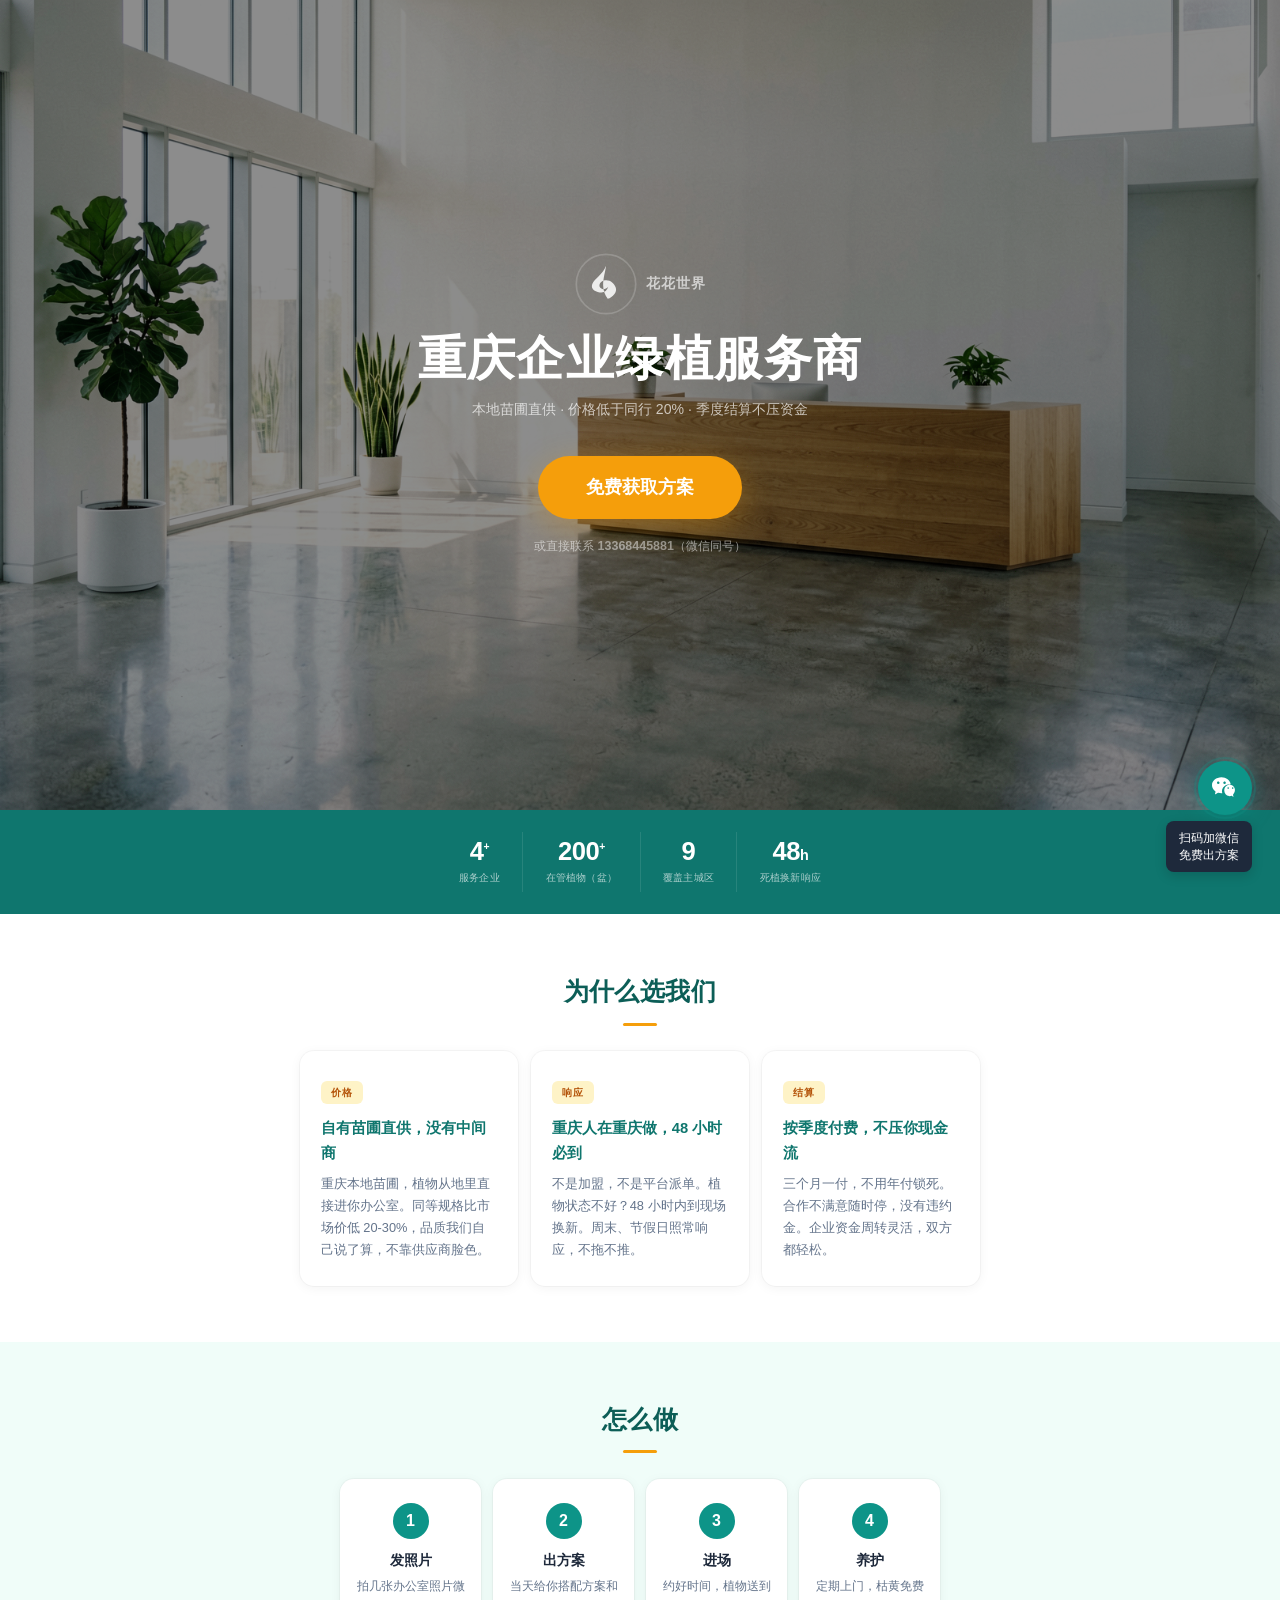
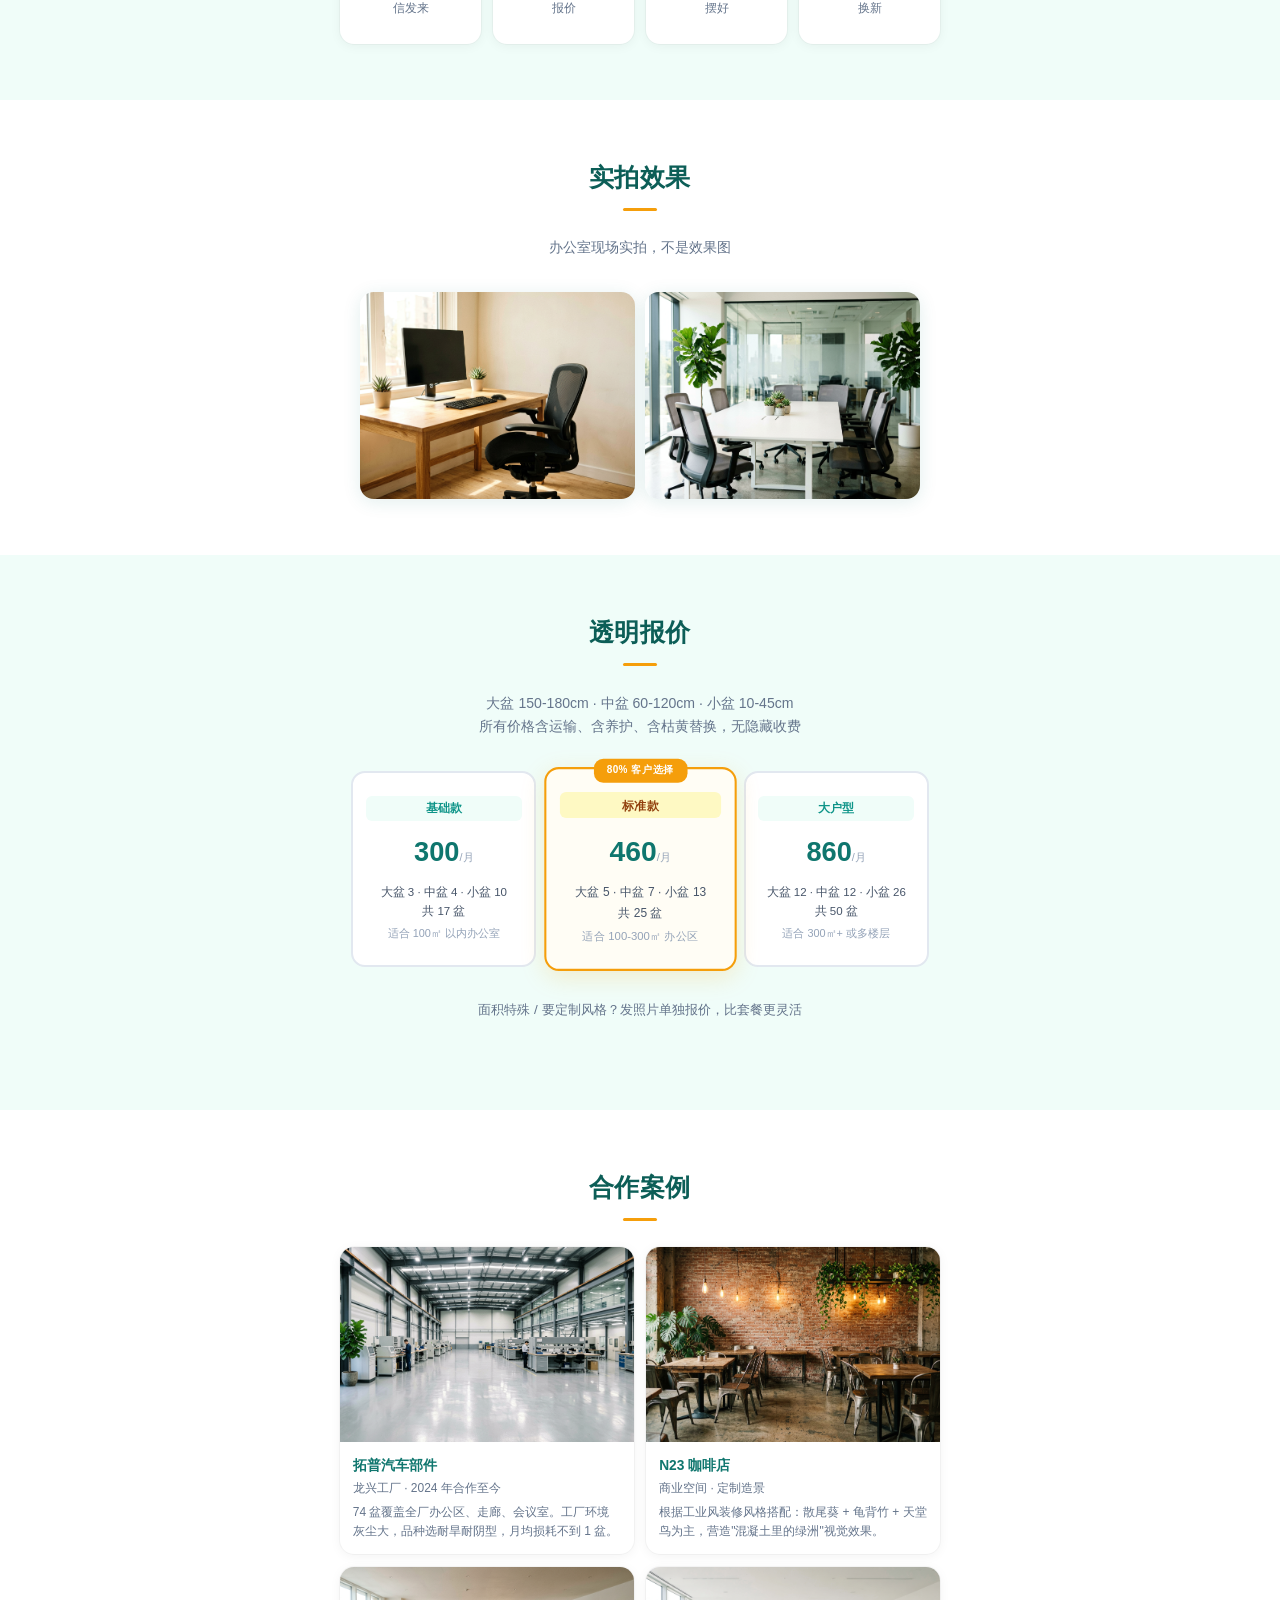
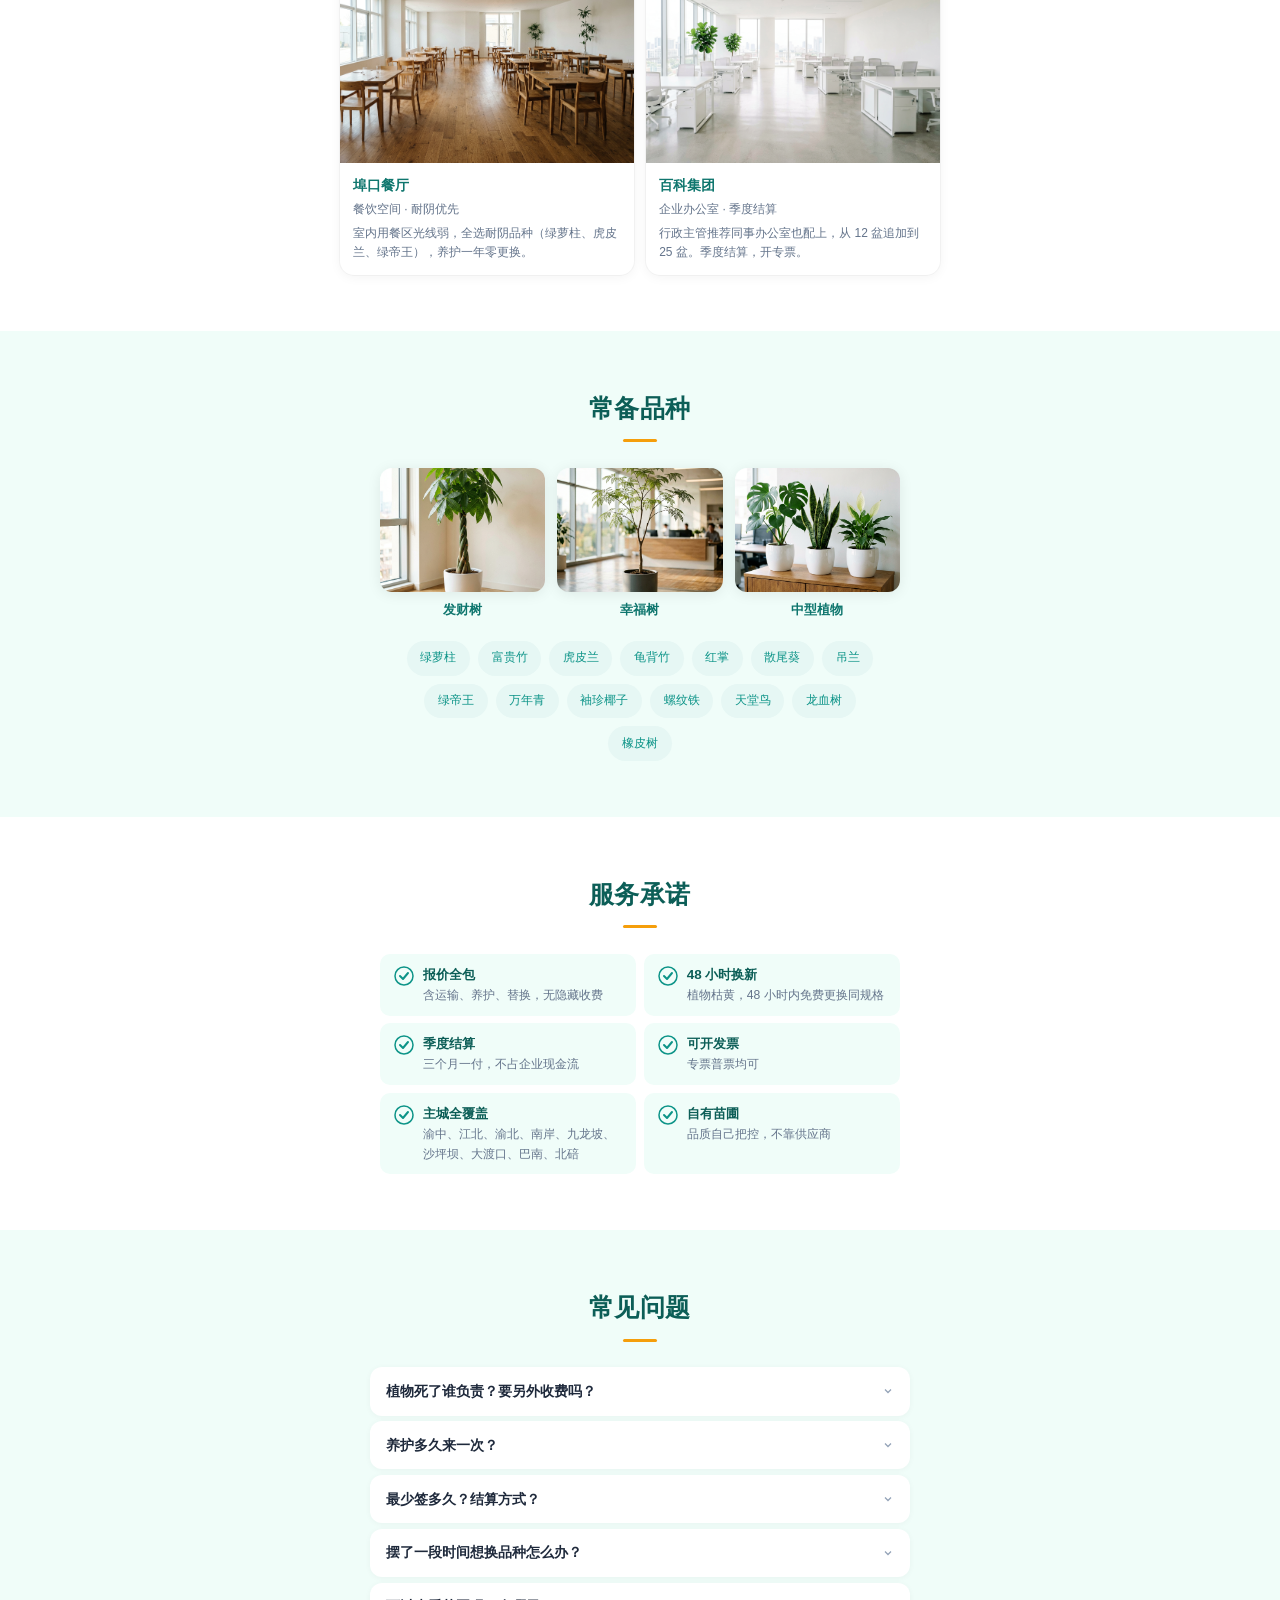
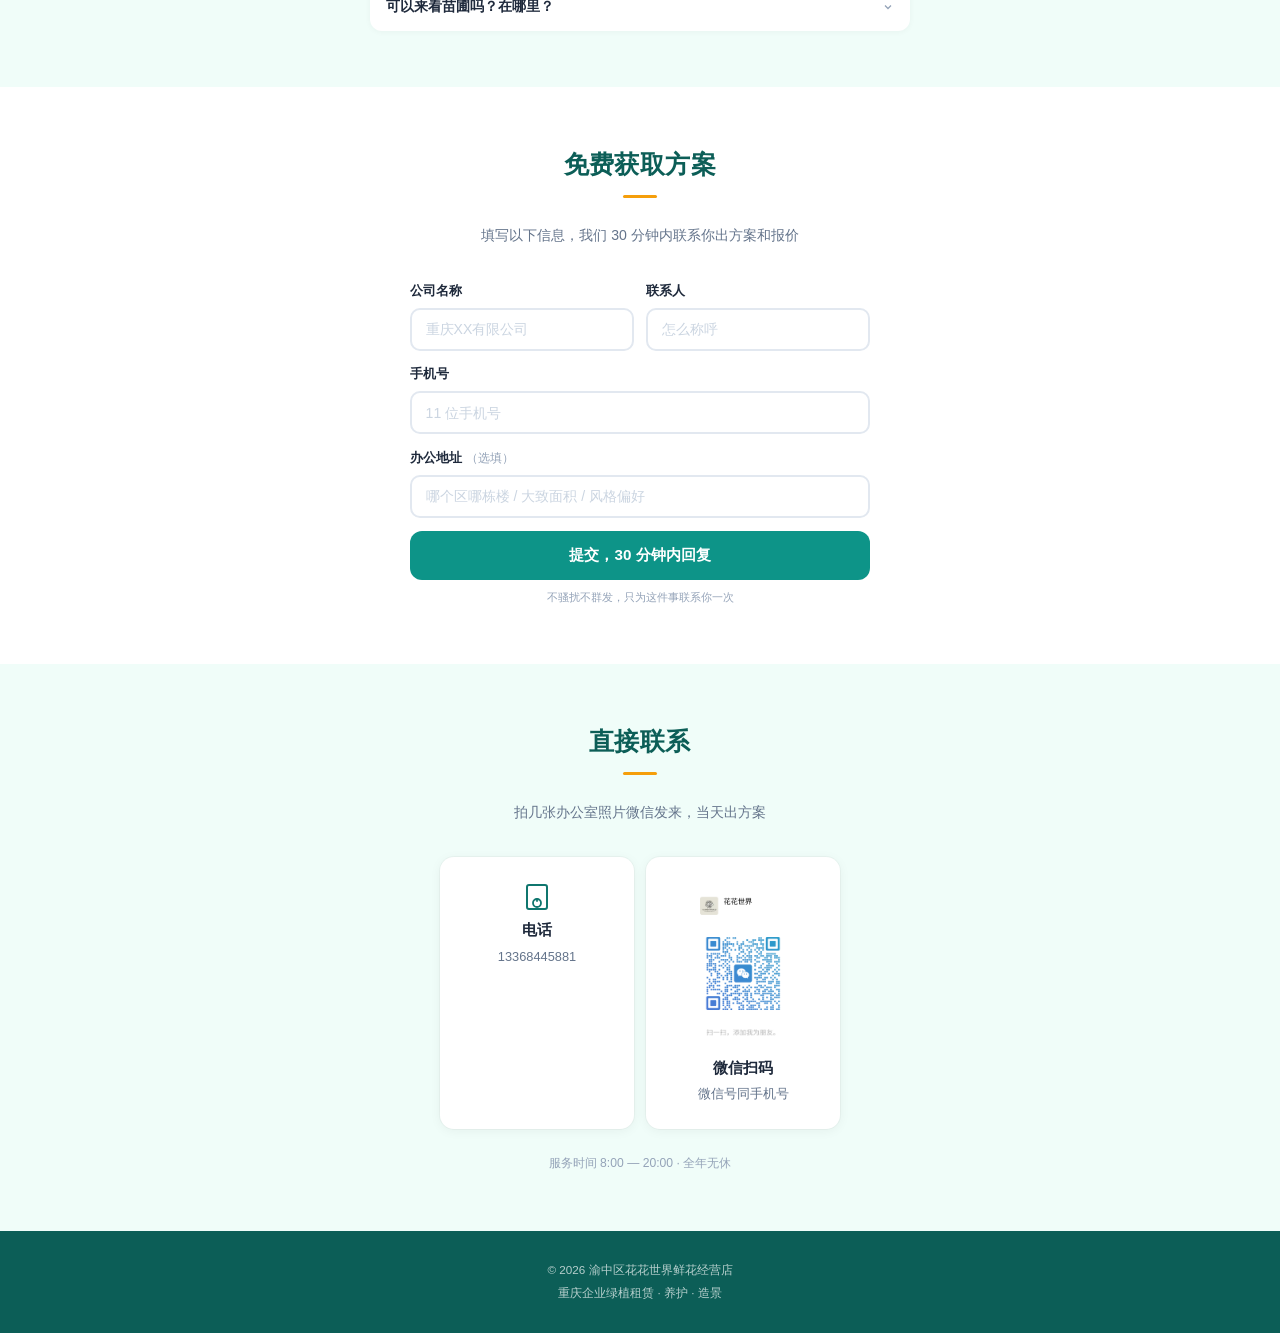
==== commit acdf8687: "替换全站图片：Hero背景+实拍效果+合作案例，植物当点缀不抢眼" ====
--- a/index.html
+++ b/index.html
@@ -11,12 +11,8 @@
 <body>
 
 <!-- ====== Hero ====== -->
-<header class="hero">
-  <div class="hero-bg-deco" aria-hidden="true">
-    <span class="hero-leaf hero-leaf--1"></span>
-    <span class="hero-leaf hero-leaf--2"></span>
-    <span class="hero-leaf hero-leaf--3"></span>
-  </div>
+<header class="hero" style="background: url('img/hero-bg.jpg') center / cover no-repeat;">
+  <div class="hero-overlay"></div>
   <div class="hero-content">
     <div class="hero-brand">
       <svg class="hero-logo" width="56" height="56" viewBox="0 0 56 56" fill="none" xmlns="http://www.w3.org/2000/svg">
@@ -112,7 +108,7 @@
       <img src="img/showcase.png" alt="办公室绿植布置实拍" loading="lazy" />
     </div>
     <div class="showcase-img">
-      <img src="img/case-tuopu.png" alt="工厂办公区绿植实拍" loading="lazy" />
+      <img src="img/showcase-2.jpg" alt="会议室绿植实拍" loading="lazy" />
     </div>
   </div>
 </section>
--- a/css/style.css
+++ b/css/style.css
@@ -20,6 +20,7 @@
 .hero-leaf--1{width:420px;height:420px;top:-15%;right:-12%}
 .hero-leaf--2{width:260px;height:260px;bottom:18%;left:-8%}
 .hero-leaf--3{width:180px;height:180px;top:25%;left:50%;opacity:.5}
+.hero-overlay{position:absolute;inset:0;background:rgba(0,0,0,.45);z-index:0}
 .hero-content{position:relative;z-index:1;padding:3rem 1.5rem;color:#fff;max-width:500px}
 .hero-brand{display:flex;align-items:center;justify-content:center;gap:.5rem;margin-bottom:.8rem}
 .hero-logo{flex-shrink:0}
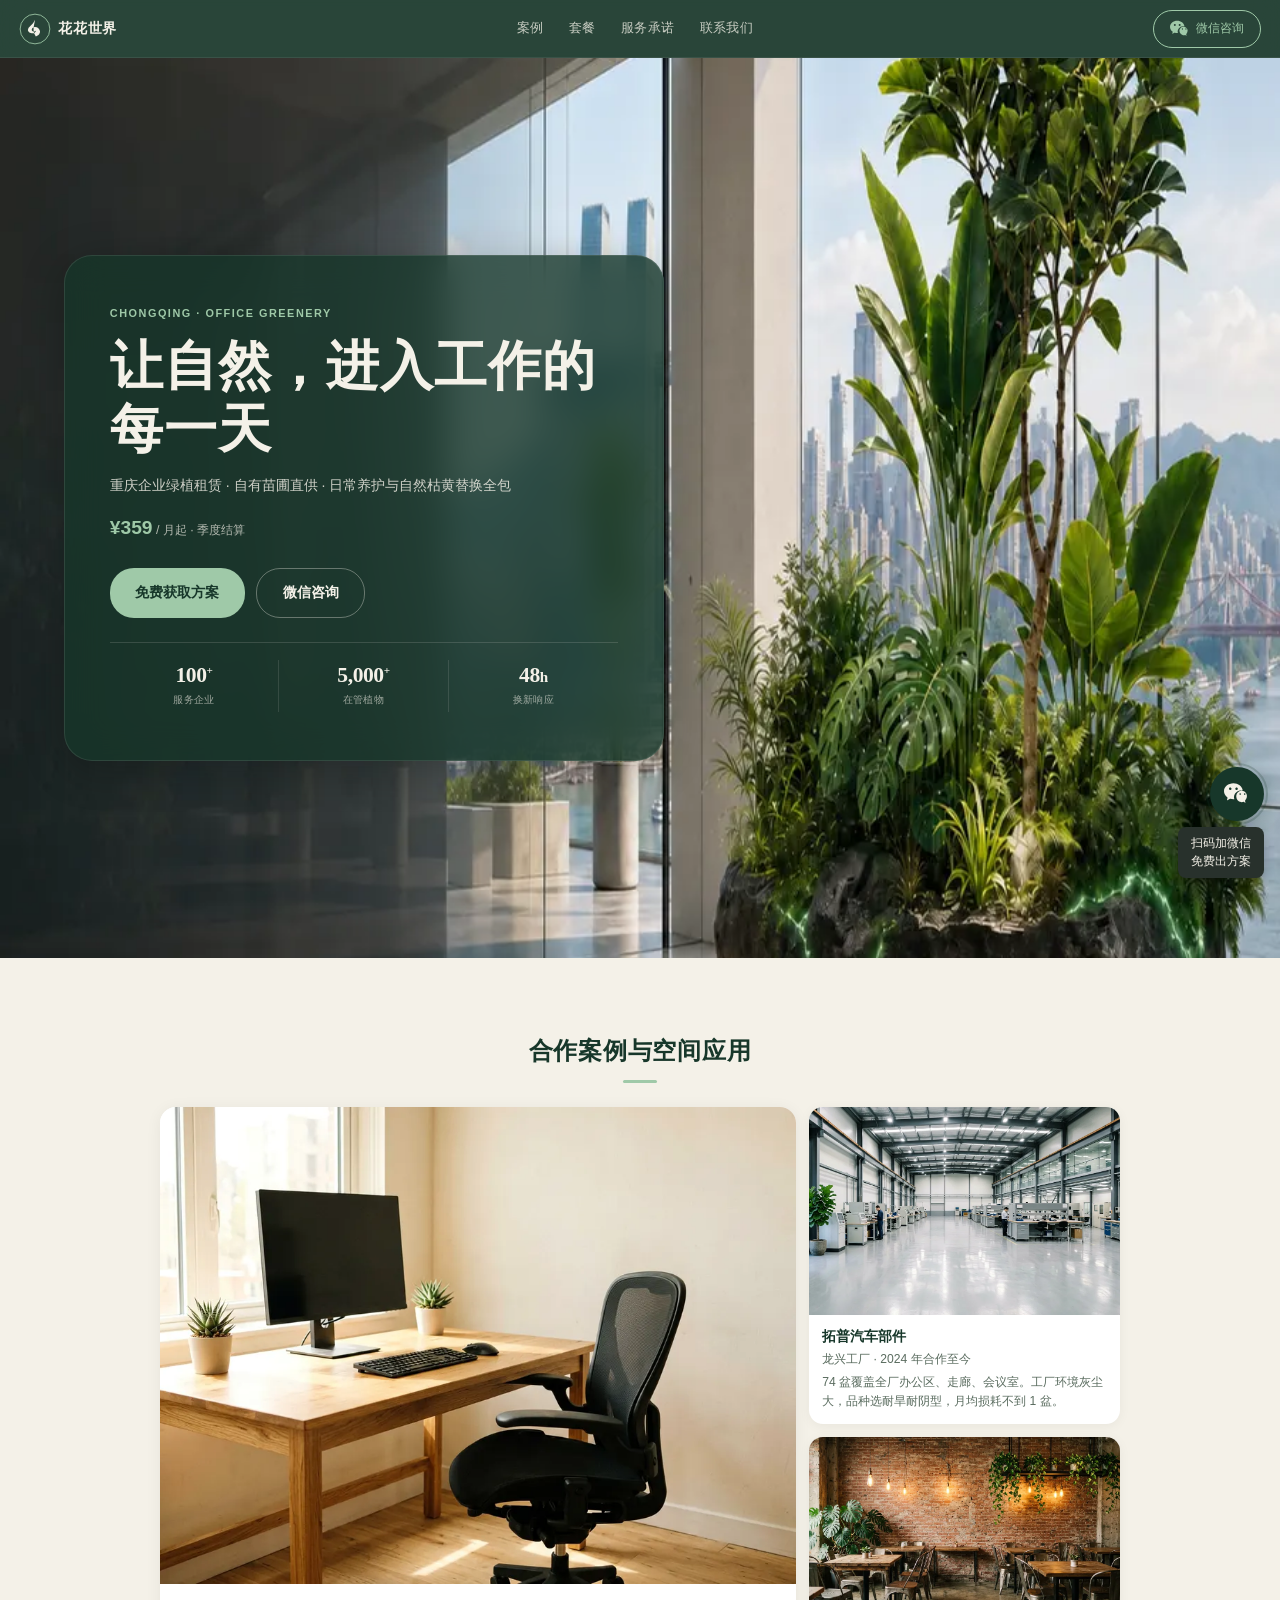
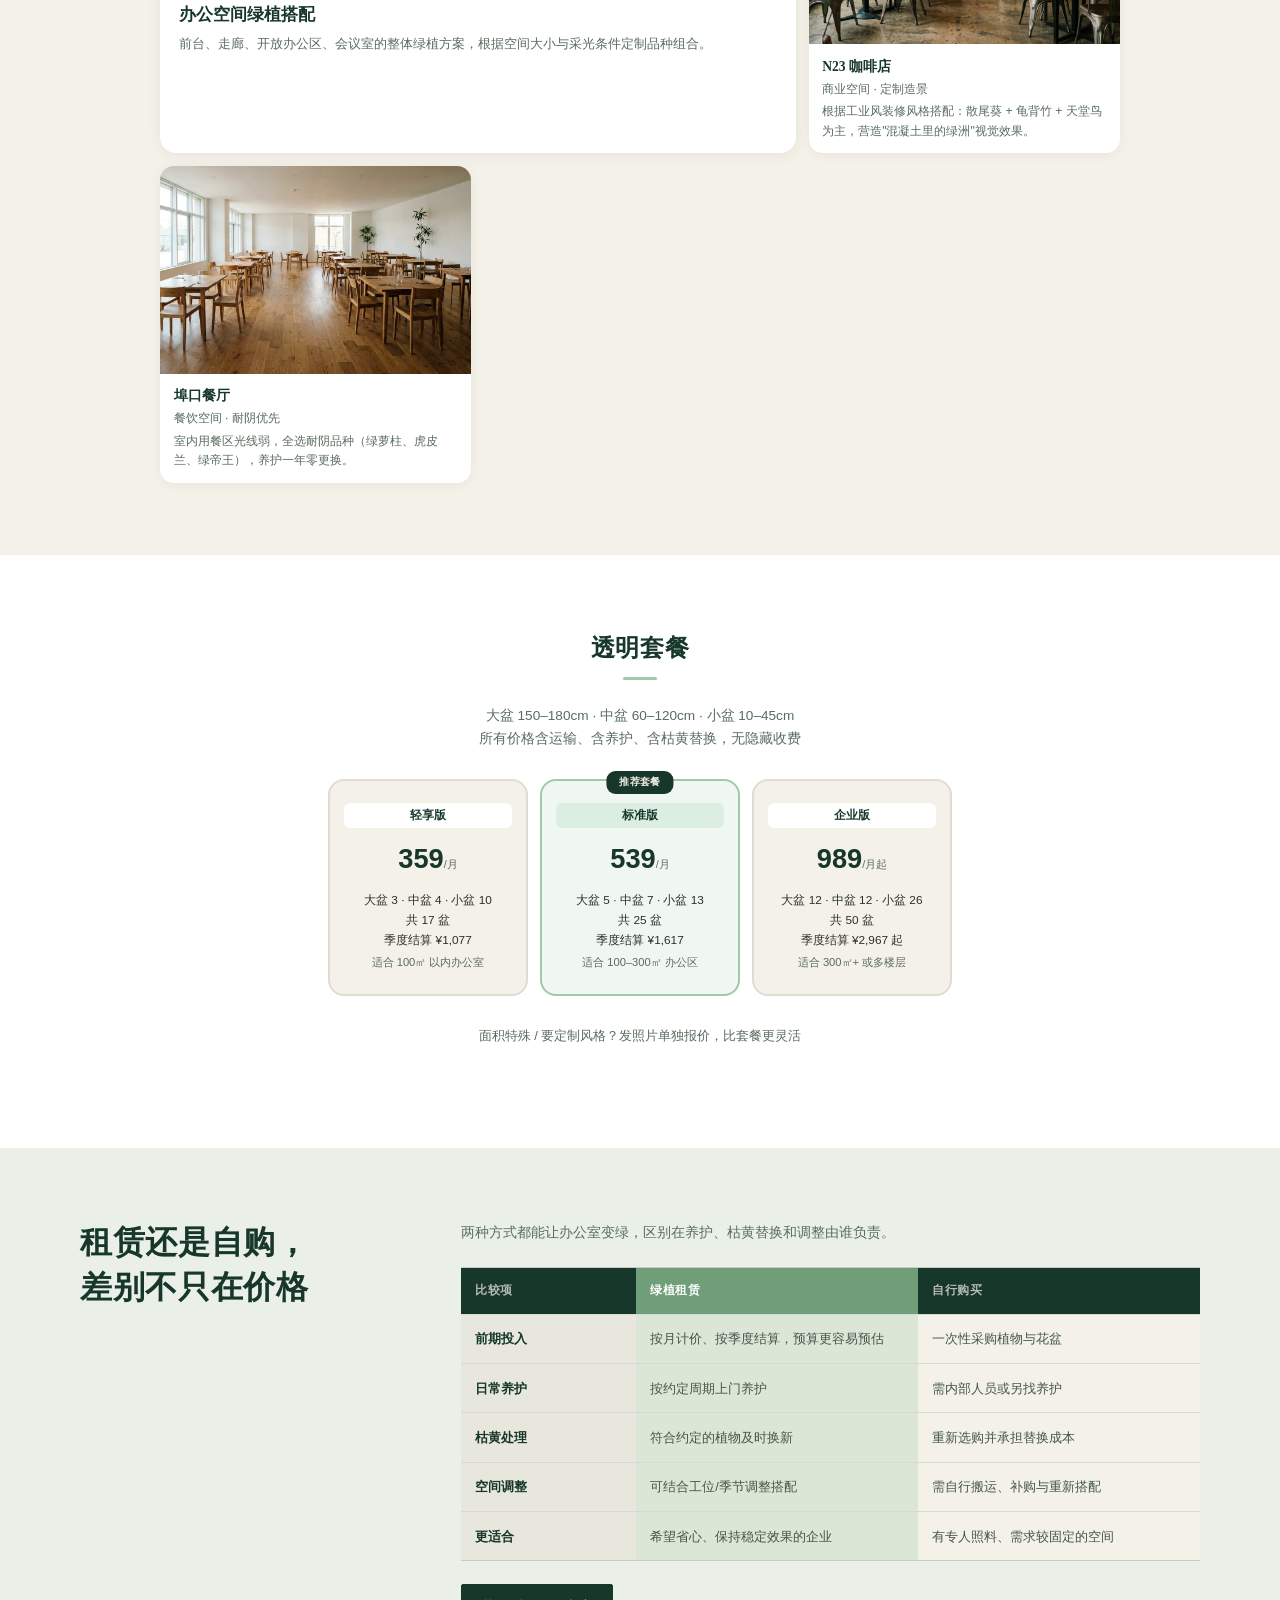
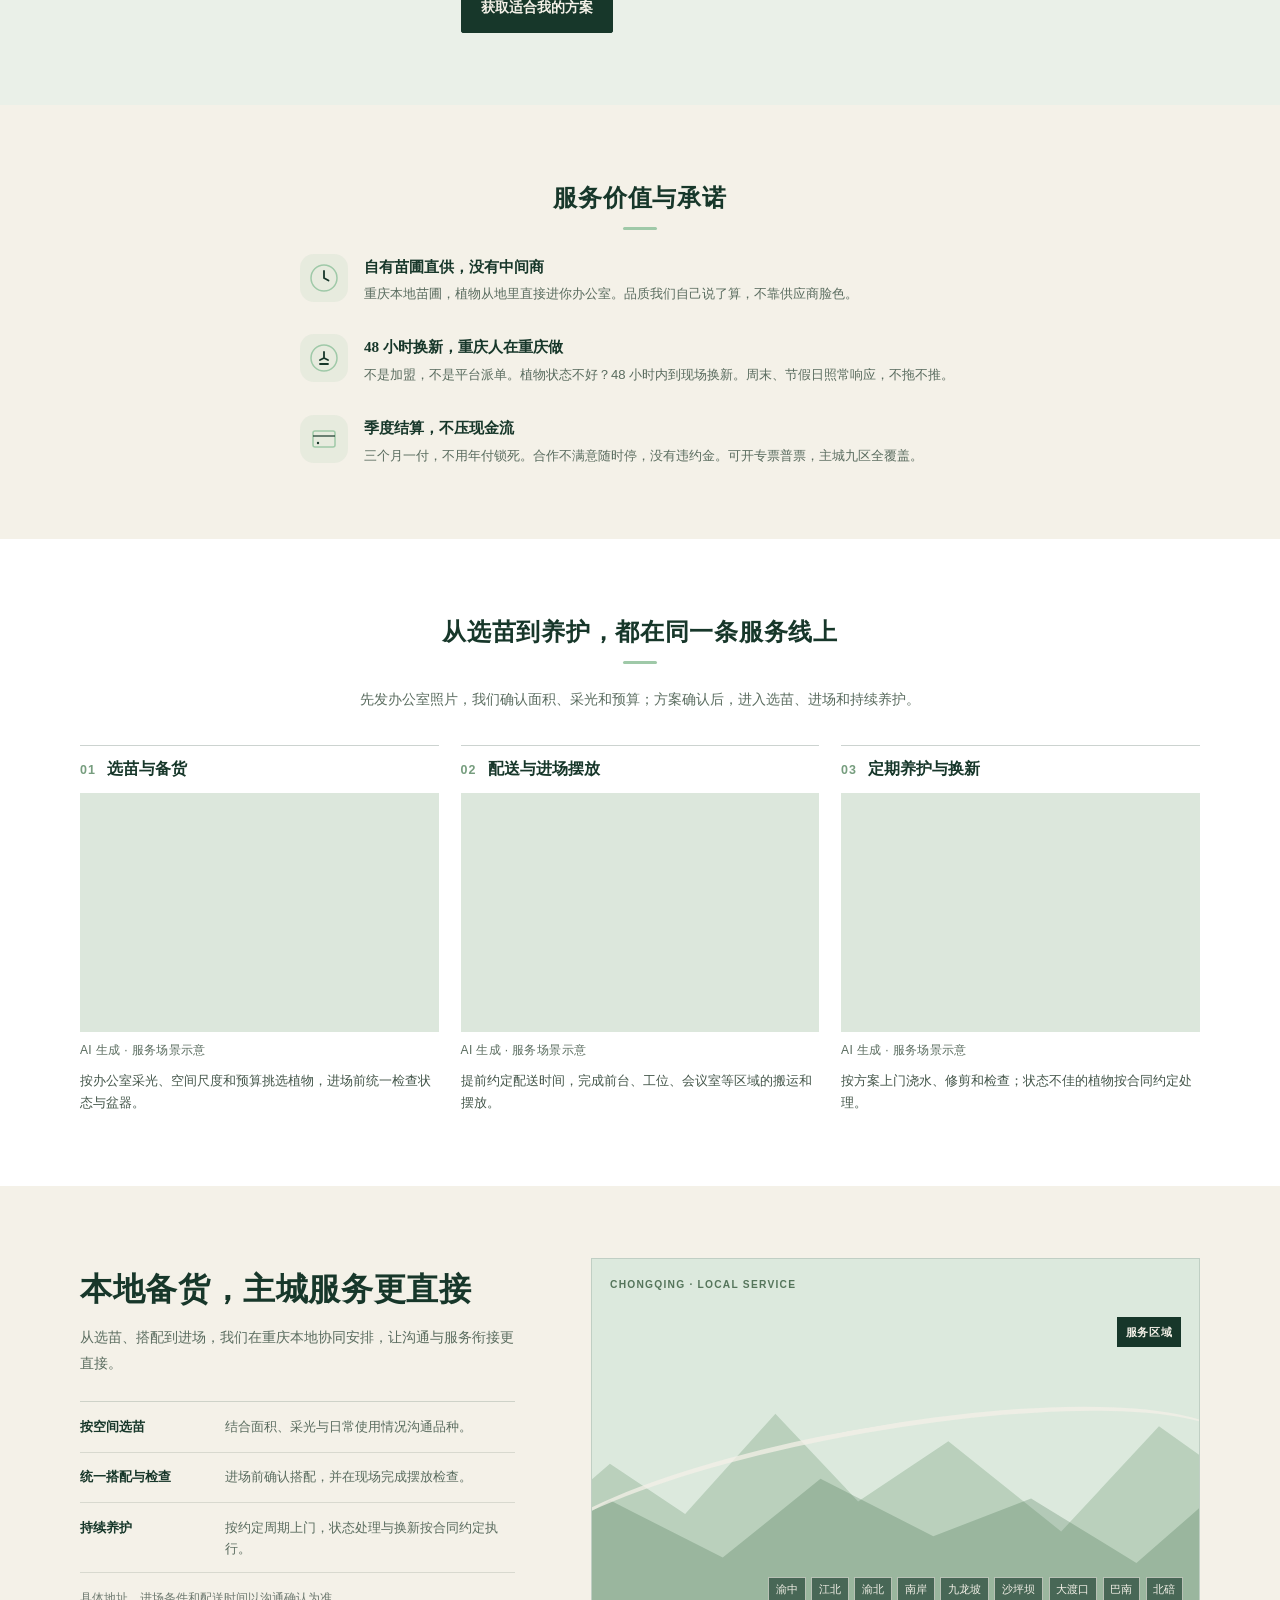
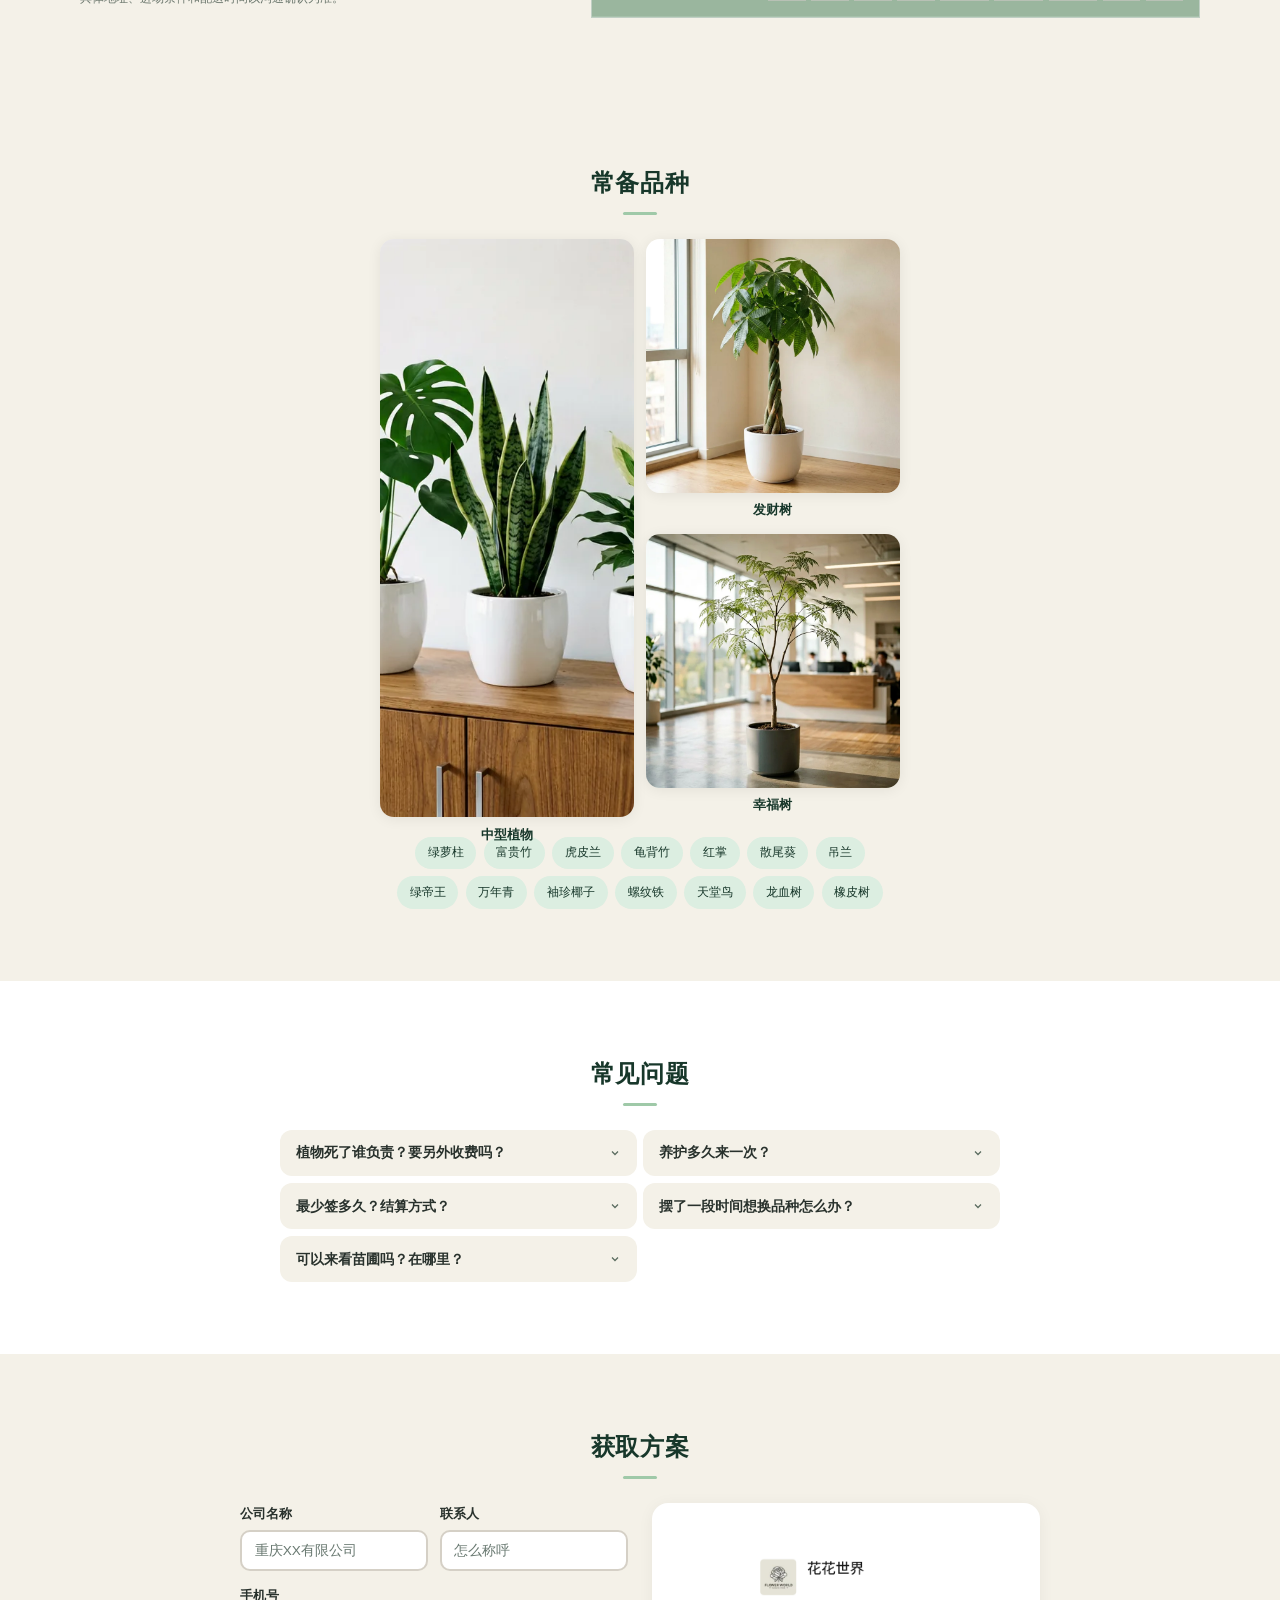
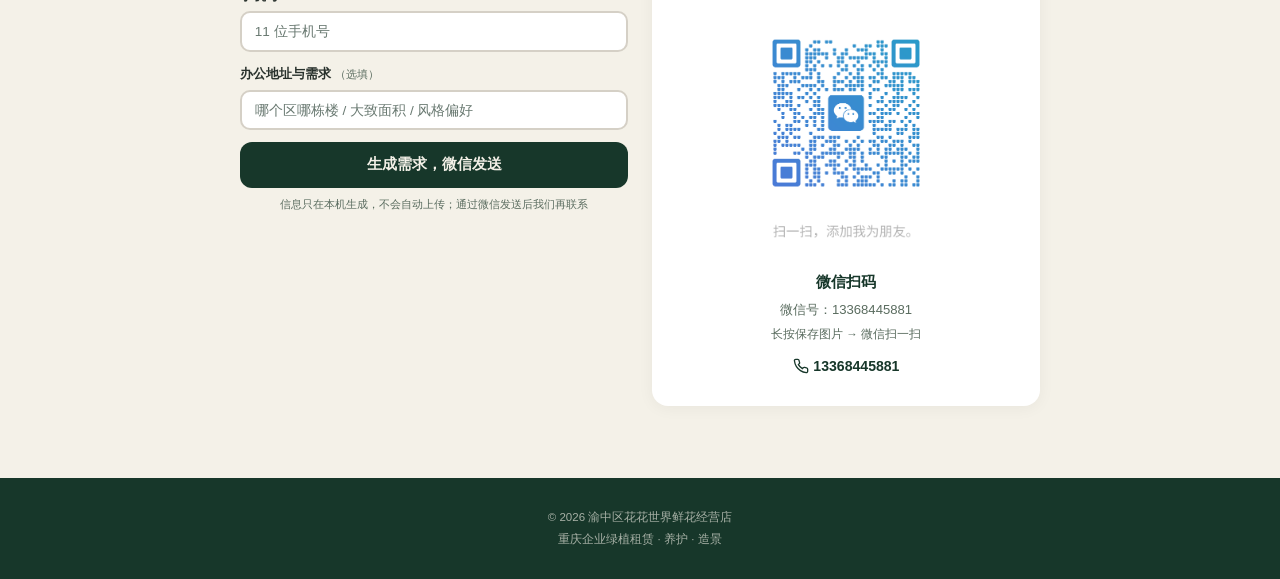
==== commit 96ab2f1a: "更新企业绿植网站设计与获客内容" ====
--- a/index.html
+++ b/index.html
@@ -2,161 +2,103 @@
 <html lang="zh-CN">
 <head>
 <meta charset="UTF-8" />
-<meta name="viewport" content="width=device-width, initial-scale=1.0, maximum-scale=1.0, user-scalable=no" />
-<meta name="description" content="花花世界企业绿植服务 - 重庆办公室绿植租赁，自有苗圃直供，价格低于同行20%，包养护包替换，季度结算不压资金。电话/微信 13368445881" />
+<meta name="viewport" content="width=device-width, initial-scale=1.0" />
+<meta name="description" content="花花世界 — 重庆企业绿植租赁服务商。自有苗圃直供，日常养护与自然枯黄替换全包，359元/月起，季度结算。" />
 <meta name="keywords" content="重庆绿植租赁,办公室绿植,企业绿植,花花世界,植物租赁,办公室绿化" />
+<meta name="theme-color" content="#17372A" />
+<link rel="canonical" href="https://feelcf77.github.io/flowersite/" />
+<meta property="og:title" content="花花世界 · 重庆企业绿植服务" />
+<meta property="og:description" content="重庆企业绿植租赁 · 自有苗圃直供 · 日常养护与自然枯黄替换全包。¥359/月起，季度结算。" />
+<meta property="og:image" content="https://feelcf77.github.io/flowersite/img/hero-desktop.webp" />
+<meta property="og:type" content="website" />
+<meta property="og:url" content="https://feelcf77.github.io/flowersite/" />
+<link rel="icon" href="data:image/svg+xml,%3Csvg xmlns='http://www.w3.org/2000/svg' viewBox='0 0 32 32'%3E%3Ccircle cx='16' cy='16' r='15' fill='%2317372A'/%3E%3Cpath d='M16 6c-2 5-6 8-8 12-1 3 2 5 5 5 2 0 3-1 3-3-1 1-3 2-3 1-2-1-1-4 1-5 3-1 6 1 7 4s-2 5-4 6c-2-2-3-5-3-8 0-4 1-7 2-12z' fill='%239FC9A8'/%3E%3C/svg%3E" />
+<link rel="preload" as="image" href="img/hero-desktop.webp" type="image/webp" media="(min-width: 768px)" fetchpriority="high" />
+<link rel="preload" as="image" href="img/hero-mobile.webp" type="image/webp" media="(max-width: 767px)" fetchpriority="high" />
+<link rel="stylesheet" href="css/style.css" />
 <title>花花世界 · 重庆企业绿植服务</title>
-<link rel="stylesheet" href="css/style.css" />
 </head>
 <body>
 
-<!-- ====== Hero ====== -->
-<header class="hero" style="background: url('img/hero-bg.jpg') center / cover no-repeat;">
-  <div class="hero-overlay"></div>
-  <div class="hero-content">
-    <div class="hero-brand">
-      <svg class="hero-logo" width="56" height="56" viewBox="0 0 56 56" fill="none" xmlns="http://www.w3.org/2000/svg">
-        <circle cx="28" cy="28" r="26" stroke="rgba(255,255,255,0.18)" stroke-width="1.5"/>
-        <path d="M28 12c-3 8-10 11-12 16-2 5 4 7.5 8 7.5 3 0 5-2 6-5-1.5 1.5-4.5 3-6 1.5-3-1.5-2-5.5 2-7 5-1.5 9 2 10.5 6 1.5 4-2.5 8.5-7 10-2.5-3.5-4-7.5-4-12 0-7 2-11.5 2.5-17z" fill="white" opacity="0.85"/>
+<!-- Skip link -->
+<a href="#main-content" class="skip-link">跳到正文</a>
+
+<!-- ===== Header / Nav ===== -->
+<header class="site-header" id="header">
+  <div class="header-inner">
+    <a href="#" class="brand" aria-label="花花世界首页">
+      <svg width="32" height="32" viewBox="0 0 56 56" fill="none" xmlns="http://www.w3.org/2000/svg">
+        <circle cx="28" cy="28" r="26" stroke="#9FC9A8" stroke-width="1.5"/>
+        <path d="M28 12c-3 8-10 11-12 16-2 5 4 7.5 8 7.5 3 0 5-2 6-5-1.5 1.5-4.5 3-6 1.5-3-1.5-2-5.5 2-7 5-1.5 9 2 10.5 6 1.5 4-2.5 8.5-7 10-2.5-3.5-4-7.5-4-12 0-7 2-11.5 2.5-17z" fill="#F4F1E8"/>
       </svg>
-      <span class="hero-brand-name">花花世界</span>
-    </div>
-    <h1 class="hero-title">重庆企业绿植服务商</h1>
-    <p class="hero-sub">本地苗圃直供 · 价格低于同行 20% · 季度结算不压资金</p>
-    <a href="#form" class="btn-hero">免费获取方案</a>
-    <p class="hero-contact">
-      或直接联系 <a href="tel:13368445881">13368445881</a>（微信同号）
-    </p>
+      <span class="brand-name">花花世界</span>
+    </a>
+    <nav class="nav-links" aria-label="主导航">
+      <a href="#cases">案例</a>
+      <a href="#pricing">套餐</a>
+      <a href="#promise">服务承诺</a>
+      <a href="#contact-cta">联系我们</a>
+    </nav>
+    <button class="btn-wechat-header" id="btnWechatHeader" type="button" aria-label="微信咨询">
+      <svg width="20" height="20" viewBox="0 0 24 24" fill="currentColor"><path d="M8.691 2.188C3.891 2.188 0 5.476 0 9.53c0 2.212 1.17 4.203 3.002 5.55a.59.59 0 0 1 .213.665l-.39 1.48c-.019.07-.048.141-.048.213 0 .163.13.295.29.295a.328.328 0 0 0 .167-.054l1.903-1.114a.864.864 0 0 1 .717-.098 10.16 10.16 0 0 0 2.837.403c.276 0 .543-.027.811-.05-.857-2.578.157-4.972 1.932-6.446 1.703-1.415 3.882-1.98 5.853-1.838-.576-3.583-4.196-6.348-8.596-6.348zM5.785 5.991c.642 0 1.162.529 1.162 1.18a1.17 1.17 0 0 1-1.162 1.178A1.17 1.17 0 0 1 4.623 7.17c0-.651.52-1.18 1.162-1.18zm5.813 0c.642 0 1.162.529 1.162 1.18a1.17 1.17 0 0 1-1.162 1.178 1.17 1.17 0 0 1-1.162-1.178c0-.651.52-1.18 1.162-1.18zm5.34 2.867c-3.066-.016-5.619 2.38-5.619 5.368 0 2.573 1.86 4.764 4.348 5.263a4.59 4.59 0 0 0 .695.095c.638 0 1.267-.118 1.877-.354l1.22.735a.227.227 0 0 0 .117.037c.12 0 .22-.098.22-.218a.373.373 0 0 0-.035-.16l-.285-.975a.824.824 0 0 1 .155-.773c.956-1.142 1.526-2.504 1.526-3.98 0-3.017-2.619-5.027-6.214-5.028v-.002zm-2.018 2.359c.428 0 .775.358.775.8 0 .44-.347.797-.775.797s-.775-.357-.775-.797c0-.442.347-.8.775-.8zm4.204 0c.428 0 .775.358.775.8 0 .44-.347.797-.775.797s-.775-.357-.775-.797c0-.442.347-.8.775-.8z"/></svg>
+      <span>微信咨询</span>
+    </button>
   </div>
 </header>
 
-<!-- ====== 信任数据条 ====== -->
-<div class="trust-bar">
-  <div class="trust-item">
-    <span class="trust-num">4<sup>+</sup></span>
-    <span class="trust-label">服务企业</span>
-  </div>
-  <div class="trust-item">
-    <span class="trust-num">200<sup>+</sup></span>
-    <span class="trust-label">在管植物（盆）</span>
-  </div>
-  <div class="trust-item">
-    <span class="trust-num">9</span>
-    <span class="trust-label">覆盖主城区</span>
-  </div>
-  <div class="trust-item">
-    <span class="trust-num">48<span class="trust-unit">h</span></span>
-    <span class="trust-label">死植换新响应</span>
-  </div>
-</div>
-
-<!-- ====== 为什么选我们 ====== -->
-<section class="section" id="why">
-  <h2 class="section-title">为什么选我们</h2>
-  <div class="why-grid">
-    <div class="why-card">
-      <div class="why-badge">价格</div>
-      <h3>自有苗圃直供，没有中间商</h3>
-      <p>重庆本地苗圃，植物从地里直接进你办公室。同等规格比市场价低 20-30%，品质我们自己说了算，不靠供应商脸色。</p>
-    </div>
-    <div class="why-card">
-      <div class="why-badge">响应</div>
-      <h3>重庆人在重庆做，48 小时必到</h3>
-      <p>不是加盟，不是平台派单。植物状态不好？48 小时内到现场换新。周末、节假日照常响应，不拖不推。</p>
-    </div>
-    <div class="why-card">
-      <div class="why-badge">结算</div>
-      <h3>按季度付费，不压你现金流</h3>
-      <p>三个月一付，不用年付锁死。合作不满意随时停，没有违约金。企业资金周转灵活，双方都轻松。</p>
-    </div>
-  </div>
-</section>
-
-<!-- ====== 服务流程 ====== -->
-<section class="section section-alt" id="how">
-  <h2 class="section-title">怎么做</h2>
-  <div class="steps">
-    <div class="step">
-      <div class="step-num">1</div>
-      <h3>发照片</h3>
-      <p>拍几张办公室照片微信发来</p>
-    </div>
-    <div class="step">
-      <div class="step-num">2</div>
-      <h3>出方案</h3>
-      <p>当天给你搭配方案和报价</p>
-    </div>
-    <div class="step">
-      <div class="step-num">3</div>
-      <h3>进场</h3>
-      <p>约好时间，植物送到摆好</p>
-    </div>
-    <div class="step">
-      <div class="step-num">4</div>
-      <h3>养护</h3>
-      <p>定期上门，枯黄免费换新</p>
-    </div>
-  </div>
-</section>
-
-<!-- ====== 实拍效果 ====== -->
-<section class="section" id="showcase">
-  <h2 class="section-title">实拍效果</h2>
-  <p class="section-desc">办公室现场实拍，不是效果图</p>
-  <div class="showcase-grid">
-    <div class="showcase-img">
-      <img src="img/showcase.png" alt="办公室绿植布置实拍" loading="lazy" />
-    </div>
-    <div class="showcase-img">
-      <img src="img/showcase-2.jpg" alt="会议室绿植实拍" loading="lazy" />
-    </div>
-  </div>
-</section>
-
-<!-- ====== 报价 ====== -->
-<section class="section section-alt" id="pricing">
-  <h2 class="section-title">透明报价</h2>
-  <p class="section-desc">大盆 150-180cm · 中盆 60-120cm · 小盆 10-45cm<br />所有价格含运输、含养护、含枯黄替换，无隐藏收费</p>
-  <div class="pricing-grid">
-    <div class="pkg">
-      <div class="pkg-name">基础款</div>
-      <div class="pkg-price">300<span>/月</span></div>
-      <ul class="pkg-features">
-        <li>大盆 3 · 中盆 4 · 小盆 10</li>
-        <li>共 17 盆</li>
-        <li>适合 100㎡ 以内办公室</li>
-      </ul>
-    </div>
-    <div class="pkg pkg-recommend">
-      <div class="pkg-ribbon">80% 客户选择</div>
-      <div class="pkg-name">标准款</div>
-      <div class="pkg-price">460<span>/月</span></div>
-      <ul class="pkg-features">
-        <li>大盆 5 · 中盆 7 · 小盆 13</li>
-        <li>共 25 盆</li>
-        <li>适合 100-300㎡ 办公区</li>
-      </ul>
-    </div>
-    <div class="pkg">
-      <div class="pkg-name">大户型</div>
-      <div class="pkg-price">860<span>/月</span></div>
-      <ul class="pkg-features">
-        <li>大盆 12 · 中盆 12 · 小盆 26</li>
-        <li>共 50 盆</li>
-        <li>适合 300㎡+ 或多楼层</li>
-      </ul>
-    </div>
-  </div>
-  <p class="section-desc" style="margin-top:2rem;font-size:.84rem;">面积特殊 / 要定制风格？发照片单独报价，比套餐更灵活</p>
-</section>
-
-<!-- ====== 合作案例 ====== -->
-<section class="section" id="cases">
-  <h2 class="section-title">合作案例</h2>
-  <div class="case-grid">
+<main id="main-content">
+
+<!-- ===== Hero ===== -->
+<section class="hero" aria-label="首屏">
+  <picture>
+    <source srcset="img/hero-desktop.webp" media="(min-width: 768px)" type="image/webp" />
+    <source srcset="img/hero-mobile.webp" media="(max-width: 767px)" type="image/webp" />
+    <img class="hero-bg-img" src="img/hero-desktop.webp" alt="重庆城市天际线与绿植" fetchpriority="high" width="1600" height="900" />
+  </picture>
+  <div class="hero-panel">
+    <div class="hero-panel-inner">
+      <div class="hero-eyebrow">CHONGQING · OFFICE GREENERY</div>
+      <h1 class="hero-headline">让自然，进入工作的<br />每一天</h1>
+      <p class="hero-desc">重庆企业绿植租赁 · 自有苗圃直供 · 日常养护与自然枯黄替换全包</p>
+      <p class="hero-price">¥359<span> / 月起 · 季度结算</span></p>
+      <div class="hero-actions">
+        <a href="#contact-cta" class="btn-primary">免费获取方案</a>
+        <button class="btn-secondary" id="btnHeroWechat" type="button">微信咨询</button>
+      </div>
+      <div class="hero-metrics" aria-label="服务数据">
+        <div class="trust-item">
+          <span class="trust-num">100<span class="trust-plus">+</span></span>
+          <span class="trust-label">服务企业</span>
+        </div>
+        <div class="trust-item">
+          <span class="trust-num">5,000<span class="trust-plus">+</span></span>
+          <span class="trust-label">在管植物</span>
+        </div>
+        <div class="trust-item">
+          <span class="trust-num">48<span class="trust-unit">h</span></span>
+          <span class="trust-label">换新响应</span>
+        </div>
+      </div>
+    </div>
+  </div>
+</section>
+
+<!-- ===== 合作案例与空间应用 ===== -->
+<section class="section" id="cases" aria-labelledby="cases-heading">
+  <h2 class="section-title" id="cases-heading">合作案例与空间应用</h2>
+  <div class="case-grid-asym">
+    <div class="case-feature">
+      <div class="case-img-wrap">
+        <img src="img/showcase.webp" alt="办公室绿植布置效果" loading="lazy" decoding="async" width="1200" height="685" />
+      </div>
+      <div class="case-feature-body">
+        <h3>办公空间绿植搭配</h3>
+        <p>前台、走廊、开放办公区、会议室的整体绿植方案，根据空间大小与采光条件定制品种组合。</p>
+      </div>
+    </div>
     <div class="case-card">
       <div class="case-img-wrap">
-        <img src="img/case-tuopu.png" alt="拓普汽车部件办公室绿植" loading="lazy" />
+        <img src="img/case-tuopu.webp" alt="拓普汽车部件办公室绿植" loading="lazy" decoding="async" width="1200" height="685" />
       </div>
       <div class="case-body">
         <h3>拓普汽车部件</h3>
@@ -166,7 +108,7 @@
     </div>
     <div class="case-card">
       <div class="case-img-wrap">
-        <img src="img/case-n23.png" alt="N23咖啡店绿植造景" loading="lazy" />
+        <img src="img/case-n23.webp" alt="N23咖啡店绿植造景" loading="lazy" decoding="async" width="1200" height="685" />
       </div>
       <div class="case-body">
         <h3>N23 咖啡店</h3>
@@ -176,7 +118,7 @@
     </div>
     <div class="case-card">
       <div class="case-img-wrap">
-        <img src="img/case-bukou.png" alt="埠口餐厅绿植布置" loading="lazy" />
+        <img src="img/case-bukou.webp" alt="埠口餐厅绿植布置" loading="lazy" decoding="async" width="1200" height="685" />
       </div>
       <div class="case-body">
         <h3>埠口餐厅</h3>
@@ -184,34 +126,204 @@
         <p>室内用餐区光线弱，全选耐阴品种（绿萝柱、虎皮兰、绿帝王），养护一年零更换。</p>
       </div>
     </div>
-    <div class="case-card">
-      <div class="case-img-wrap">
-        <img src="img/case-baike.png" alt="百科集团办公室绿植" loading="lazy" />
-      </div>
-      <div class="case-body">
-        <h3>百科集团</h3>
-        <p class="case-meta">企业办公室 · 季度结算</p>
-        <p>行政主管推荐同事办公室也配上，从 12 盆追加到 25 盆。季度结算，开专票。</p>
-      </div>
-    </div>
-  </div>
-</section>
-
-<!-- ====== 常备品种 ====== -->
-<section class="section section-alt" id="plants">
-  <h2 class="section-title">常备品种</h2>
+  </div>
+</section>
+
+<!-- ===== 透明套餐 ===== -->
+<section class="section section-alt" id="pricing" aria-labelledby="pricing-heading">
+  <h2 class="section-title" id="pricing-heading">透明套餐</h2>
+  <p class="section-desc">大盆 150–180cm · 中盆 60–120cm · 小盆 10–45cm<br />所有价格含运输、含养护、含枯黄替换，无隐藏收费</p>
+  <div class="pricing-grid">
+    <div class="pkg">
+      <div class="pkg-name">轻享版</div>
+      <div class="pkg-price">359<span>/月</span></div>
+      <ul class="pkg-features">
+        <li>大盆 3 · 中盆 4 · 小盆 10</li>
+        <li>共 17 盆</li>
+        <li>季度结算 ¥1,077</li>
+        <li>适合 100㎡ 以内办公室</li>
+      </ul>
+    </div>
+    <div class="pkg pkg-standard">
+      <div class="pkg-tag">推荐套餐</div>
+      <div class="pkg-name">标准版</div>
+      <div class="pkg-price">539<span>/月</span></div>
+      <ul class="pkg-features">
+        <li>大盆 5 · 中盆 7 · 小盆 13</li>
+        <li>共 25 盆</li>
+        <li>季度结算 ¥1,617</li>
+        <li>适合 100–300㎡ 办公区</li>
+      </ul>
+    </div>
+    <div class="pkg">
+      <div class="pkg-name">企业版</div>
+      <div class="pkg-price">989<span>/月起</span></div>
+      <ul class="pkg-features">
+        <li>大盆 12 · 中盆 12 · 小盆 26</li>
+        <li>共 50 盆</li>
+        <li>季度结算 ¥2,967 起</li>
+        <li>适合 300㎡+ 或多楼层</li>
+      </ul>
+    </div>
+  </div>
+  <p class="section-desc pricing-note">面积特殊 / 要定制风格？发照片单独报价，比套餐更灵活</p>
+</section>
+
+<!-- ===== 租赁与自购对比 ===== -->
+<section class="section compare-section" id="compare" aria-labelledby="compare-heading">
+  <div class="compare-layout">
+    <div class="compare-intro">
+      <h2 id="compare-heading">租赁还是自购，<br />差别不只在价格</h2>
+    </div>
+    <div class="compare-content">
+      <p class="compare-lead">两种方式都能让办公室变绿，区别在养护、枯黄替换和调整由谁负责。</p>
+      <div class="compare-table" role="table" aria-label="绿植租赁与自行购买对比">
+        <div class="compare-row compare-row--head" role="row">
+          <span role="columnheader">比较项</span>
+          <span class="compare-rental" role="columnheader">绿植租赁</span>
+          <span role="columnheader">自行购买</span>
+        </div>
+        <div class="compare-row" role="row">
+          <span class="compare-label" role="rowheader">前期投入</span>
+          <span class="compare-rental" role="cell">按月计价、按季度结算，预算更容易预估</span>
+          <span role="cell">一次性采购植物与花盆</span>
+        </div>
+        <div class="compare-row" role="row">
+          <span class="compare-label" role="rowheader">日常养护</span>
+          <span class="compare-rental" role="cell">按约定周期上门养护</span>
+          <span role="cell">需内部人员或另找养护</span>
+        </div>
+        <div class="compare-row" role="row">
+          <span class="compare-label" role="rowheader">枯黄处理</span>
+          <span class="compare-rental" role="cell">符合约定的植物及时换新</span>
+          <span role="cell">重新选购并承担替换成本</span>
+        </div>
+        <div class="compare-row" role="row">
+          <span class="compare-label" role="rowheader">空间调整</span>
+          <span class="compare-rental" role="cell">可结合工位/季节调整搭配</span>
+          <span role="cell">需自行搬运、补购与重新搭配</span>
+        </div>
+        <div class="compare-row" role="row">
+          <span class="compare-label" role="rowheader">更适合</span>
+          <span class="compare-rental" role="cell">希望省心、保持稳定效果的企业</span>
+          <span role="cell">有专人照料、需求较固定的空间</span>
+        </div>
+      </div>
+      <a class="compare-cta" href="#contact-cta">获取适合我的方案</a>
+    </div>
+  </div>
+</section>
+
+<!-- ===== 服务价值与承诺 ===== -->
+<section class="section" id="promise" aria-labelledby="promise-heading">
+  <h2 class="section-title" id="promise-heading">服务价值与承诺</h2>
+  <div class="value-list">
+    <div class="value-item reveal">
+      <div class="value-icon" aria-hidden="true">
+        <svg width="28" height="28" viewBox="0 0 28 28" fill="none"><circle cx="14" cy="14" r="13" stroke="#9FC9A8" stroke-width="1.5"/><path d="M14 7v7l4.5 2.5" stroke="#17372A" stroke-width="1.8" stroke-linecap="round"/></svg>
+      </div>
+      <div class="value-text">
+        <h3>自有苗圃直供，没有中间商</h3>
+        <p>重庆本地苗圃，植物从地里直接进你办公室。品质我们自己说了算，不靠供应商脸色。</p>
+      </div>
+    </div>
+    <div class="value-item reveal">
+      <div class="value-icon" aria-hidden="true">
+        <svg width="28" height="28" viewBox="0 0 28 28" fill="none"><circle cx="14" cy="14" r="13" stroke="#9FC9A8" stroke-width="1.5"/><path d="M14 8v6l-4 2M14 14l4 2M10 20h8" stroke="#17372A" stroke-width="1.8" stroke-linecap="round"/></svg>
+      </div>
+      <div class="value-text">
+        <h3>48 小时换新，重庆人在重庆做</h3>
+        <p>不是加盟，不是平台派单。植物状态不好？48 小时内到现场换新。周末、节假日照常响应，不拖不推。</p>
+      </div>
+    </div>
+    <div class="value-item reveal">
+      <div class="value-icon" aria-hidden="true">
+        <svg width="28" height="28" viewBox="0 0 28 28" fill="none"><rect x="3" y="6" width="22" height="16" rx="2" stroke="#9FC9A8" stroke-width="1.5"/><line x1="3" y1="11" x2="25" y2="11" stroke="#17372A" stroke-width="1.2"/><circle cx="8" cy="18" r="1.2" fill="#17372A"/></svg>
+      </div>
+      <div class="value-text">
+        <h3>季度结算，不压现金流</h3>
+        <p>三个月一付，不用年付锁死。合作不满意随时停，没有违约金。可开专票普票，主城九区全覆盖。</p>
+      </div>
+    </div>
+  </div>
+</section>
+
+<!-- ===== 服务流程 ===== -->
+<section class="section section-alt" id="how" aria-labelledby="how-heading">
+  <h2 class="section-title" id="how-heading">从选苗到养护，都在同一条服务线上</h2>
+  <p class="section-desc service-story-intro">先发办公室照片，我们确认面积、采光和预算；方案确认后，进入选苗、进场和持续养护。</p>
+  <ol class="service-storyboard">
+    <li class="service-story reveal">
+      <div class="service-story-heading"><span aria-hidden="true">01</span><h3>选苗与备货</h3></div>
+      <picture>
+        <source srcset="img/service-select-1200.webp" media="(min-width: 768px)" type="image/webp" />
+        <img src="img/service-select-720.webp" alt="AI 生成的服务场景示意：工作人员在苗圃选择办公室绿植并备货" loading="lazy" decoding="async" width="1200" height="800" sizes="(min-width: 960px) 30vw, (min-width: 768px) 31vw, calc(100vw - 2rem)" />
+      </picture>
+      <p class="service-story-caption">AI 生成 · 服务场景示意</p>
+      <p class="service-story-desc">按办公室采光、空间尺度和预算挑选植物，进场前统一检查状态与盆器。</p>
+    </li>
+    <li class="service-story reveal">
+      <div class="service-story-heading"><span aria-hidden="true">02</span><h3>配送与进场摆放</h3></div>
+      <picture>
+        <source srcset="img/service-install-1200.webp" media="(min-width: 768px)" type="image/webp" />
+        <img src="img/service-install-720.webp" alt="AI 生成的服务场景示意：工作人员将绿植配送至办公室并进行摆放" loading="lazy" decoding="async" width="1200" height="800" sizes="(min-width: 960px) 30vw, (min-width: 768px) 31vw, calc(100vw - 2rem)" />
+      </picture>
+      <p class="service-story-caption">AI 生成 · 服务场景示意</p>
+      <p class="service-story-desc">提前约定配送时间，完成前台、工位、会议室等区域的搬运和摆放。</p>
+    </li>
+    <li class="service-story reveal">
+      <div class="service-story-heading"><span aria-hidden="true">03</span><h3>定期养护与换新</h3></div>
+      <picture>
+        <source srcset="img/service-care-1200.webp" media="(min-width: 768px)" type="image/webp" />
+        <img src="img/service-care-720.webp" alt="AI 生成的服务场景示意：工作人员在办公室为绿植进行定期养护" loading="lazy" decoding="async" width="1200" height="800" sizes="(min-width: 960px) 30vw, (min-width: 768px) 31vw, calc(100vw - 2rem)" />
+      </picture>
+      <p class="service-story-caption">AI 生成 · 服务场景示意</p>
+      <p class="service-story-desc">按方案上门浇水、修剪和检查；状态不佳的植物按合同约定处理。</p>
+    </li>
+  </ol>
+</section>
+
+<!-- ===== 本地服务范围 ===== -->
+<section class="section local-service" id="service-area" aria-labelledby="service-area-heading">
+  <div class="local-service-layout">
+    <div class="local-service-copy">
+      <h2 id="service-area-heading">本地备货，主城服务更直接</h2>
+      <p class="local-service-lead">从选苗、搭配到进场，我们在重庆本地协同安排，让沟通与服务衔接更直接。</p>
+      <ul class="local-service-list">
+        <li><strong>按空间选苗</strong><span>结合面积、采光与日常使用情况沟通品种。</span></li>
+        <li><strong>统一搭配与检查</strong><span>进场前确认搭配，并在现场完成摆放检查。</span></li>
+        <li><strong>持续养护</strong><span>按约定周期上门，状态处理与换新按合同约定执行。</span></li>
+      </ul>
+      <p class="local-service-note">具体地址、进场条件和配送时间以沟通确认为准。</p>
+    </div>
+    <div class="service-area-visual" aria-label="重庆主城服务区域：渝中、江北、渝北、南岸、九龙坡、沙坪坝、大渡口、巴南、北碚">
+      <div class="service-area-topline" aria-hidden="true">CHONGQING · LOCAL SERVICE</div>
+      <div class="landscape-mountain landscape-mountain--back" aria-hidden="true"></div>
+      <div class="landscape-mountain landscape-mountain--front" aria-hidden="true"></div>
+      <div class="landscape-river" aria-hidden="true"></div>
+      <div class="service-area-label">服务区域</div>
+      <ul class="service-area-tags" aria-hidden="true">
+        <li>渝中</li><li>江北</li><li>渝北</li><li>南岸</li><li>九龙坡</li><li>沙坪坝</li><li>大渡口</li><li>巴南</li><li>北碚</li>
+      </ul>
+    </div>
+  </div>
+</section>
+
+<!-- ===== 常备植物 ===== -->
+<section class="section" id="plants" aria-labelledby="plants-heading">
+  <h2 class="section-title" id="plants-heading">常备品种</h2>
   <div class="plant-grid">
-    <div class="plant-card">
-      <img src="img/plants-fortune.png" alt="发财树" loading="lazy" />
+    <div class="plant-card plant-card--main reveal">
+      <img src="img/plants-medium.webp" alt="中型植物组合" loading="lazy" decoding="async" width="800" height="800" />
+      <span>中型植物</span>
+    </div>
+    <div class="plant-card reveal">
+      <img src="img/plants-fortune.webp" alt="发财树" loading="lazy" decoding="async" width="800" height="800" />
       <span>发财树</span>
     </div>
-    <div class="plant-card">
-      <img src="img/plants-xingfu.png" alt="幸福树" loading="lazy" />
+    <div class="plant-card reveal">
+      <img src="img/plants-xingfu.webp" alt="幸福树" loading="lazy" decoding="async" width="800" height="800" />
       <span>幸福树</span>
-    </div>
-    <div class="plant-card">
-      <img src="img/plants-medium.png" alt="中型植物组合" loading="lazy" />
-      <span>中型植物</span>
     </div>
   </div>
   <div class="plant-tags">
@@ -222,144 +334,121 @@
   </div>
 </section>
 
-<!-- ====== 承诺 ====== -->
-<section class="section" id="promise">
-  <h2 class="section-title">服务承诺</h2>
-  <div class="promise-grid">
-    <div class="promise-item">
-      <svg width="20" height="20" viewBox="0 0 20 20" fill="none"><circle cx="10" cy="10" r="9" stroke="#0d9488" stroke-width="1.5"/><path d="M6 10l3 3 5-6" stroke="#0d9488" stroke-width="2" stroke-linecap="round" stroke-linejoin="round"/></svg>
-      <div><strong>报价全包</strong><span>含运输、养护、替换，无隐藏收费</span></div>
-    </div>
-    <div class="promise-item">
-      <svg width="20" height="20" viewBox="0 0 20 20" fill="none"><circle cx="10" cy="10" r="9" stroke="#0d9488" stroke-width="1.5"/><path d="M6 10l3 3 5-6" stroke="#0d9488" stroke-width="2" stroke-linecap="round" stroke-linejoin="round"/></svg>
-      <div><strong>48 小时换新</strong><span>植物枯黄，48 小时内免费更换同规格</span></div>
-    </div>
-    <div class="promise-item">
-      <svg width="20" height="20" viewBox="0 0 20 20" fill="none"><circle cx="10" cy="10" r="9" stroke="#0d9488" stroke-width="1.5"/><path d="M6 10l3 3 5-6" stroke="#0d9488" stroke-width="2" stroke-linecap="round" stroke-linejoin="round"/></svg>
-      <div><strong>季度结算</strong><span>三个月一付，不占企业现金流</span></div>
-    </div>
-    <div class="promise-item">
-      <svg width="20" height="20" viewBox="0 0 20 20" fill="none"><circle cx="10" cy="10" r="9" stroke="#0d9488" stroke-width="1.5"/><path d="M6 10l3 3 5-6" stroke="#0d9488" stroke-width="2" stroke-linecap="round" stroke-linejoin="round"/></svg>
-      <div><strong>可开发票</strong><span>专票普票均可</span></div>
-    </div>
-    <div class="promise-item">
-      <svg width="20" height="20" viewBox="0 0 20 20" fill="none"><circle cx="10" cy="10" r="9" stroke="#0d9488" stroke-width="1.5"/><path d="M6 10l3 3 5-6" stroke="#0d9488" stroke-width="2" stroke-linecap="round" stroke-linejoin="round"/></svg>
-      <div><strong>主城全覆盖</strong><span>渝中、江北、渝北、南岸、九龙坡、沙坪坝、大渡口、巴南、北碚</span></div>
-    </div>
-    <div class="promise-item">
-      <svg width="20" height="20" viewBox="0 0 20 20" fill="none"><circle cx="10" cy="10" r="9" stroke="#0d9488" stroke-width="1.5"/><path d="M6 10l3 3 5-6" stroke="#0d9488" stroke-width="2" stroke-linecap="round" stroke-linejoin="round"/></svg>
-      <div><strong>自有苗圃</strong><span>品质自己把控，不靠供应商</span></div>
-    </div>
-  </div>
-</section>
-
-<!-- ====== FAQ ====== -->
-<section class="section section-alt" id="faq">
-  <h2 class="section-title">常见问题</h2>
+<!-- ===== FAQ ===== -->
+<section class="section section-alt" id="faq" aria-labelledby="faq-heading">
+  <h2 class="section-title" id="faq-heading">常见问题</h2>
   <div class="faq-list">
     <div class="faq-item">
-      <button class="faq-q" aria-expanded="false">植物死了谁负责？要另外收费吗？</button>
-      <div class="faq-a"><p>非人为损坏的枯黄、病死，一律免费更换，不另收费。这是合同条款，不是口头承诺。</p></div>
+      <button class="faq-q" id="faq-q-0" type="button" aria-expanded="false" aria-controls="faq-a-0">植物死了谁负责？要另外收费吗？</button>
+      <div class="faq-a" id="faq-a-0" role="region" aria-labelledby="faq-q-0" hidden>
+        <p>非人为损坏的枯黄、病死，一律免费更换，不另收费。这是合同条款，不是口头承诺。</p>
+      </div>
     </div>
     <div class="faq-item">
-      <button class="faq-q" aria-expanded="false">养护多久来一次？</button>
-      <div class="faq-a"><p>通常每周一次，视季节和品种调整。穿工服、安静作业，不影响办公。有会议提前说，我们错开时间。</p></div>
+      <button class="faq-q" id="faq-q-1" type="button" aria-expanded="false" aria-controls="faq-a-1">养护多久来一次？</button>
+      <div class="faq-a" id="faq-a-1" role="region" aria-labelledby="faq-q-1" hidden>
+        <p>通常每周一次，视季节和品种调整。穿工服、安静作业，不影响办公。有会议提前说，我们错开时间。</p>
+      </div>
     </div>
     <div class="faq-item">
-      <button class="faq-q" aria-expanded="false">最少签多久？结算方式？</button>
-      <div class="faq-a"><p>一个季度起签，按季度付费。不要求年付。满意再续，没有绑定条款。</p></div>
+      <button class="faq-q" id="faq-q-2" type="button" aria-expanded="false" aria-controls="faq-a-2">最少签多久？结算方式？</button>
+      <div class="faq-a" id="faq-a-2" role="region" aria-labelledby="faq-q-2" hidden>
+        <p>一个季度起签，按季度付费。不要求年付。满意再续，没有绑定条款。</p>
+      </div>
     </div>
     <div class="faq-item">
-      <button class="faq-q" aria-expanded="false">摆了一段时间想换品种怎么办？</button>
-      <div class="faq-a"><p>免费换。你觉得某种不好看或不好养，我们换成你喜欢的。长期合作，你满意最重要。</p></div>
+      <button class="faq-q" id="faq-q-3" type="button" aria-expanded="false" aria-controls="faq-a-3">摆了一段时间想换品种怎么办？</button>
+      <div class="faq-a" id="faq-a-3" role="region" aria-labelledby="faq-q-3" hidden>
+        <p>免费换。你觉得某种不好看或不好养，我们换成你喜欢的。长期合作，你满意最重要。</p>
+      </div>
     </div>
     <div class="faq-item">
-      <button class="faq-q" aria-expanded="false">可以来看苗圃吗？在哪里？</button>
-      <div class="faq-a"><p>当然可以，欢迎来。苗圃在重庆主城，加微信发定位。看过实物再决定，双方都放心。</p></div>
-    </div>
-  </div>
-</section>
-
-<!-- ====== 获取方案 ====== -->
-<section class="section" id="form">
-  <h2 class="section-title">免费获取方案</h2>
-  <p class="section-desc">填写以下信息，我们 30 分钟内联系你出方案和报价</p>
-  <form class="order-form" id="orderForm">
-    <div class="form-row">
-      <div class="form-group">
-        <label class="form-label" for="company">公司名称</label>
-        <input type="text" id="company" name="company" class="form-input" placeholder="重庆XX有限公司" required />
-      </div>
-      <div class="form-group">
-        <label class="form-label" for="contactName">联系人</label>
-        <input type="text" id="contactName" name="contactName" class="form-input" placeholder="怎么称呼" required />
-      </div>
-    </div>
-    <div class="form-group">
-      <label class="form-label" for="phone">手机号</label>
-      <input type="tel" id="phone" name="phone" class="form-input" placeholder="11 位手机号" required />
-    </div>
-    <div class="form-group">
-      <label class="form-label" for="address">办公地址 <span class="form-hint">（选填）</span></label>
-      <input type="text" id="address" name="address" class="form-input" placeholder="哪个区哪栋楼 / 大致面积 / 风格偏好" />
-    </div>
-    <button type="submit" class="btn-submit">提交，30 分钟内回复</button>
-    <p class="form-disclaimer">不骚扰不群发，只为这件事联系你一次</p>
-  </form>
-  <div class="form-success" id="formSuccess" style="display:none">
-    <div class="success-icon">
-      <svg width="52" height="52" viewBox="0 0 52 52" fill="none"><circle cx="26" cy="26" r="24" stroke="#0d9488" stroke-width="2.5"/><path d="M14 26l8 8 16-16" stroke="#0d9488" stroke-width="3" stroke-linecap="round" stroke-linejoin="round"/></svg>
-    </div>
-    <h3>收到，马上安排</h3>
-    <p>30 分钟内用 <strong>13368445881</strong> 联系你</p>
-    <img src="img/wechat-qr.png" alt="微信扫码" class="qr-img qr-img--sm" loading="lazy" />
-    <p class="success-hint">扫码加微信，发照片出方案更快</p>
-  </div>
-</section>
-
-<!-- ====== 联系 ====== -->
-<section class="section section-alt" id="contact">
-  <h2 class="section-title">直接联系</h2>
-  <p class="section-desc">拍几张办公室照片微信发来，当天出方案</p>
-  <div class="contact-cards">
-    <a href="tel:13368445881" class="contact-card">
-      <svg class="contact-icon-svg" width="32" height="32" viewBox="0 0 32 32" fill="none">
-        <path d="M8 4a2 2 0 0 0-2 2v20a2 2 0 0 0 2 2h16a2 2 0 0 0 2-2V6a2 2 0 0 0-2-2H8z" stroke="#0f766e" stroke-width="2"/>
-        <circle cx="16" cy="22" r="4" stroke="#0f766e" stroke-width="1.8"/>
-        <path d="M16 18v2" stroke="#0f766e" stroke-width="1.8" stroke-linecap="round"/>
-      </svg>
-      <h3>电话</h3>
-      <p>13368445881</p>
-    </a>
-    <div class="contact-card contact-card--qr">
-      <img src="img/wechat-qr.png" alt="微信扫码添加" class="qr-img" loading="lazy" />
-      <h3>微信扫码</h3>
-      <p>微信号同手机号</p>
-    </div>
-  </div>
-  <p class="contact-note">服务时间 8:00 — 20:00 · 全年无休</p>
-</section>
-
+      <button class="faq-q" id="faq-q-4" type="button" aria-expanded="false" aria-controls="faq-a-4">可以来看苗圃吗？在哪里？</button>
+      <div class="faq-a" id="faq-a-4" role="region" aria-labelledby="faq-q-4" hidden>
+        <p>当然可以，欢迎来。苗圃在重庆主城，加微信发定位。看过实物再决定，双方都放心。</p>
+      </div>
+    </div>
+  </div>
+</section>
+
+<!-- ===== 获取方案 CTA ===== -->
+<section class="section" id="contact-cta" aria-labelledby="cta-heading">
+  <h2 class="section-title" id="cta-heading">获取方案</h2>
+  <div class="cta-grid">
+    <div class="cta-form-wrap">
+      <form class="order-form" id="orderForm" novalidate>
+        <div class="form-row">
+          <div class="form-group">
+            <label class="form-label" for="company">公司名称</label>
+            <input type="text" id="company" name="company" class="form-input" placeholder="重庆XX有限公司" required autocomplete="organization" aria-describedby="err-company" />
+            <span class="form-error" id="err-company" role="alert"></span>
+          </div>
+          <div class="form-group">
+            <label class="form-label" for="contactName">联系人</label>
+            <input type="text" id="contactName" name="contactName" class="form-input" placeholder="怎么称呼" required autocomplete="name" aria-describedby="err-contactName" />
+            <span class="form-error" id="err-contactName" role="alert"></span>
+          </div>
+        </div>
+        <div class="form-group">
+          <label class="form-label" for="phone">手机号</label>
+          <input type="tel" id="phone" name="phone" class="form-input" placeholder="11 位手机号" required inputmode="tel" autocomplete="tel" aria-describedby="err-phone" />
+          <span class="form-error" id="err-phone" role="alert"></span>
+        </div>
+        <div class="form-group">
+          <label class="form-label" for="address">办公地址与需求 <span class="form-hint">（选填）</span></label>
+          <input type="text" id="address" name="address" class="form-input" placeholder="哪个区哪栋楼 / 大致面积 / 风格偏好" />
+        </div>
+        <button type="submit" class="btn-submit">生成需求，微信发送</button>
+        <p class="form-disclaimer">信息只在本机生成，不会自动上传；通过微信发送后我们再联系</p>
+      </form>
+      <div class="form-result" id="formResult" tabindex="-1" hidden>
+        <h3>需求已生成</h3>
+        <p class="form-result-hint">扫码加微信发送以下信息，收到后我们会尽快回复方案</p>
+        <textarea class="form-result-text" id="resultText" readonly rows="6" aria-label="生成的需求文本"></textarea>
+        <button class="btn-copy" id="btnCopy" type="button">复制文本</button>
+        <span class="copy-feedback" id="copyFeedback" aria-live="polite"></span>
+      </div>
+    </div>
+    <div class="cta-qr-wrap">
+      <div class="cta-qr-card">
+        <img src="img/wechat-qr.png" alt="微信扫码添加" class="qr-img" width="200" height="342" loading="lazy" />
+        <h3>微信扫码</h3>
+        <p>微信号：13368445881</p>
+        <p class="cta-qr-hint">长按保存图片 → 微信扫一扫</p>
+        <p class="cta-phone">
+          <a href="tel:13368445881">
+            <svg width="16" height="16" viewBox="0 0 24 24" fill="none" stroke="currentColor" stroke-width="2"><path d="M22 16.92v3a2 2 0 0 1-2.18 2 19.79 19.79 0 0 1-8.63-3.07 19.5 19.5 0 0 1-6-6 19.79 19.79 0 0 1-3.07-8.67A2 2 0 0 1 4.11 2h3a2 2 0 0 1 2 1.72c.127.96.361 1.903.7 2.81a2 2 0 0 1-.45 2.11L8.09 9.91a16 16 0 0 0 6 6l1.27-1.27a2 2 0 0 1 2.11-.45c.907.339 1.85.573 2.81.7A2 2 0 0 1 22 16.92z"/></svg>
+            13368445881
+          </a>
+        </p>
+      </div>
+    </div>
+  </div>
+</section>
+
+</main>
+
+<!-- ===== Footer ===== -->
 <footer>
-  <p>© 2026 渝中区花花世界鲜花经营店</p>
+  <p>&copy; 2026 渝中区花花世界鲜花经营店</p>
   <p>重庆企业绿植租赁 · 养护 · 造景</p>
 </footer>
 
-<!-- ====== 微信浮窗 ====== -->
+<!-- ===== WeChat Float ===== -->
 <div class="wx-float" id="wxFloat">
-  <button class="wx-float-btn" id="wxFloatBtn" aria-label="微信咨询">
-    <svg width="26" height="26" viewBox="0 0 24 24" fill="white"><path d="M8.691 2.188C3.891 2.188 0 5.476 0 9.53c0 2.212 1.17 4.203 3.002 5.55a.59.59 0 0 1 .213.665l-.39 1.48c-.019.07-.048.141-.048.213 0 .163.13.295.29.295a.328.328 0 0 0 .167-.054l1.903-1.114a.864.864 0 0 1 .717-.098 10.16 10.16 0 0 0 2.837.403c.276 0 .543-.027.811-.05-.857-2.578.157-4.972 1.932-6.446 1.703-1.415 3.882-1.98 5.853-1.838-.576-3.583-4.196-6.348-8.596-6.348zM5.785 5.991c.642 0 1.162.529 1.162 1.18a1.17 1.17 0 0 1-1.162 1.178A1.17 1.17 0 0 1 4.623 7.17c0-.651.52-1.18 1.162-1.18zm5.813 0c.642 0 1.162.529 1.162 1.18a1.17 1.17 0 0 1-1.162 1.178 1.17 1.17 0 0 1-1.162-1.178c0-.651.52-1.18 1.162-1.18zm5.34 2.867c-3.066-.016-5.619 2.38-5.619 5.368 0 2.573 1.86 4.764 4.348 5.263a4.59 4.59 0 0 0 .695.095c.638 0 1.267-.118 1.877-.354l1.22.735a.227.227 0 0 0 .117.037c.12 0 .22-.098.22-.218a.373.373 0 0 0-.035-.16l-.285-.975a.824.824 0 0 1 .155-.773c.956-1.142 1.526-2.504 1.526-3.98 0-3.017-2.619-5.027-6.214-5.028v-.002zm-2.018 2.359c.428 0 .775.358.775.8 0 .44-.347.797-.775.797s-.775-.357-.775-.797c0-.442.347-.8.775-.8zm4.204 0c.428 0 .775.358.775.8 0 .44-.347.797-.775.797s-.775-.357-.775-.797c0-.442.347-.8.775-.8z"/></svg>
+  <button class="wx-float-btn" id="wxFloatBtn" type="button" aria-label="微信咨询">
+    <svg width="26" height="26" viewBox="0 0 24 24" fill="currentColor"><path d="M8.691 2.188C3.891 2.188 0 5.476 0 9.53c0 2.212 1.17 4.203 3.002 5.55a.59.59 0 0 1 .213.665l-.39 1.48c-.019.07-.048.141-.048.213 0 .163.13.295.29.295a.328.328 0 0 0 .167-.054l1.903-1.114a.864.864 0 0 1 .717-.098 10.16 10.16 0 0 0 2.837.403c.276 0 .543-.027.811-.05-.857-2.578.157-4.972 1.932-6.446 1.703-1.415 3.882-1.98 5.853-1.838-.576-3.583-4.196-6.348-8.596-6.348zM5.785 5.991c.642 0 1.162.529 1.162 1.18a1.17 1.17 0 0 1-1.162 1.178A1.17 1.17 0 0 1 4.623 7.17c0-.651.52-1.18 1.162-1.18zm5.813 0c.642 0 1.162.529 1.162 1.18a1.17 1.17 0 0 1-1.162 1.178 1.17 1.17 0 0 1-1.162-1.178c0-.651.52-1.18 1.162-1.18zm5.34 2.867c-3.066-.016-5.619 2.38-5.619 5.368 0 2.573 1.86 4.764 4.348 5.263a4.59 4.59 0 0 0 .695.095c.638 0 1.267-.118 1.877-.354l1.22.735a.227.227 0 0 0 .117.037c.12 0 .22-.098.22-.218a.373.373 0 0 0-.035-.16l-.285-.975a.824.824 0 0 1 .155-.773c.956-1.142 1.526-2.504 1.526-3.98 0-3.017-2.619-5.027-6.214-5.028v-.002zm-2.018 2.359c.428 0 .775.358.775.8 0 .44-.347.797-.775.797s-.775-.357-.775-.797c0-.442.347-.8.775-.8zm4.204 0c.428 0 .775.358.775.8 0 .44-.347.797-.775.797s-.775-.357-.775-.797c0-.442.347-.8.775-.8z"/></svg>
   </button>
   <div class="wx-float-tip" id="wxFloatTip">扫码加微信<br />免费出方案</div>
 </div>
 
-<!-- 扫码弹窗 -->
-<div class="qr-modal" id="qrModal">
-  <div class="qr-modal-mask"></div>
+<!-- ===== QR Modal ===== -->
+<div class="qr-modal" id="qrModal" role="dialog" aria-modal="true" aria-labelledby="qrModalTitle" hidden>
+  <div class="qr-modal-mask" tabindex="-1"></div>
   <div class="qr-modal-body">
-    <button class="qr-modal-close" id="qrModalClose">&times;</button>
-    <h3>扫码加微信</h3>
-    <img src="img/wechat-qr.png" alt="微信扫码" class="qr-img qr-img--lg" />
+    <button class="qr-modal-close" id="qrModalClose" type="button" aria-label="关闭">&times;</button>
+    <h3 id="qrModalTitle">扫码加微信</h3>
+    <img src="img/wechat-qr.png" alt="微信扫码添加：13368445881" class="qr-img qr-img--lg" width="200" height="342" />
     <p>微信号：13368445881</p>
     <p class="qr-modal-hint">长按保存图片 → 微信扫一扫</p>
   </div>
--- a/css/style.css
+++ b/css/style.css
@@ -1,201 +1,337 @@
 /* ==========================================
    Design Tokens
-   Primary:   #0f766e (teal-700) — trust, nature
-   Dark:      #0c5e57 — depth, footer
-   Surface:   #f0fdf9 — freshness
-   Accent:    #f59e0b (amber) — warmth, CTA
-   Text:      #1e293b (slate-800)
-   Muted:     #64748b (slate-500)
+   Primary:  #17372A — deep forest green
+   Accent:   #9FC9A8 — soft sage
+   Warm:     #F4F1E8 — warm cream
+   Text:     #28312C — dark green-gray
+   Muted:    #5a6c5f
    ========================================== */
 
 /* ===== Reset & Base ===== */
 *,*::before,*::after{box-sizing:border-box;margin:0;padding:0}
 html{scroll-behavior:smooth;font-size:16px}
-body{font-family:-apple-system,BlinkMacSystemFont,"Segoe UI","PingFang SC","Hiragino Sans GB","Microsoft YaHei",sans-serif;color:#1e293b;line-height:1.75;background:#fff;-webkit-font-smoothing:antialiased}
+body{font-family:-apple-system,BlinkMacSystemFont,"Segoe UI","PingFang SC","Hiragino Sans GB","Microsoft YaHei",sans-serif;color:#28312C;line-height:1.75;background:#F4F1E8;-webkit-font-smoothing:antialiased;overflow-x:hidden}
+img{display:block;max-width:100%;height:auto}
+
+/* ===== Font stacks ===== */
+h1,h2,h3,.hero-headline,.section-title,.hero-eyebrow{font-family:"Noto Serif SC","Source Han Serif SC","STSong","SimSun","Songti SC","Times New Roman",serif}
+
+/* ===== Skip link ===== */
+.skip-link{position:absolute;top:-100px;left:1rem;z-index:10000;padding:.6rem 1rem;background:#17372A;color:#F4F1E8;font-size:.85rem;border-radius:6px;text-decoration:none}
+.skip-link:focus{top:.5rem}
+
+/* ===== Header ===== */
+.site-header{position:sticky;top:0;z-index:100;background:rgba(23,55,42,.92);backdrop-filter:blur(14px);-webkit-backdrop-filter:blur(14px);border-bottom:1px solid rgba(244,241,232,.08)}
+@supports not (backdrop-filter:blur(14px)){.site-header{background:rgba(23,55,42,.97)}}
+.header-inner{max-width:1440px;margin:0 auto;display:flex;align-items:center;justify-content:space-between;padding:.6rem 1.2rem;min-height:52px}
+.brand{display:flex;align-items:center;gap:.45rem;text-decoration:none;color:#F4F1E8}
+.brand svg{flex-shrink:0}
+.brand-name{font-size:.9rem;font-weight:700;letter-spacing:.04em}
+.nav-links{display:flex;gap:1.6rem}
+.nav-links a{color:rgba(244,241,232,.78);text-decoration:none;font-size:.82rem;font-weight:500;transition:color .15s;letter-spacing:.02em}
+.nav-links a:hover,.nav-links a:focus-visible{color:#9FC9A8}
+.btn-wechat-header{display:flex;align-items:center;gap:.35rem;padding:.5rem 1rem;border:1px solid #9FC9A8;border-radius:20px;background:transparent;color:#9FC9A8;font-size:.78rem;cursor:pointer;font-family:inherit;transition:background .15s,color .15s}
+.btn-wechat-header:hover,.btn-wechat-header:focus-visible{background:#9FC9A8;color:#17372A}
+.btn-wechat-header span{white-space:nowrap}
 
 /* ===== Hero ===== */
-.hero{position:relative;min-height:100vh;display:flex;align-items:center;justify-content:center;text-align:center;background:linear-gradient(172deg,#0c5e57 0%,#0f766e 28%,#0d9488 58%,#5eead4 100%);overflow:hidden}
-.hero-bg-deco{position:absolute;inset:0;pointer-events:none}
-.hero-leaf{position:absolute;border-radius:50%;background:radial-gradient(circle,rgba(255,255,255,.07) 0%,transparent 70%)}
-.hero-leaf--1{width:420px;height:420px;top:-15%;right:-12%}
-.hero-leaf--2{width:260px;height:260px;bottom:18%;left:-8%}
-.hero-leaf--3{width:180px;height:180px;top:25%;left:50%;opacity:.5}
-.hero-overlay{position:absolute;inset:0;background:rgba(0,0,0,.45);z-index:0}
-.hero-content{position:relative;z-index:1;padding:3rem 1.5rem;color:#fff;max-width:500px}
-.hero-brand{display:flex;align-items:center;justify-content:center;gap:.5rem;margin-bottom:.8rem}
-.hero-logo{flex-shrink:0}
-.hero-brand-name{font-size:.85rem;font-weight:600;letter-spacing:.06em;opacity:.65;text-transform:uppercase}
-.hero-title{font-size:2.4rem;font-weight:800;letter-spacing:.03em;margin-bottom:.6rem;line-height:1.25}
-.hero-sub{font-size:.88rem;opacity:.7;margin-bottom:2.2rem;font-weight:400;line-height:1.6}
-.btn-hero{display:inline-block;padding:1rem 3rem;border-radius:50px;font-size:1.1rem;font-weight:700;text-decoration:none;background:#f59e0b;color:#fff;box-shadow:0 8px 32px rgba(245,158,11,.30);transition:transform .15s,box-shadow .15s}
-.btn-hero:active{transform:scale(.97);box-shadow:0 4px 16px rgba(245,158,11,.25)}
-.hero-contact{margin-top:1.1rem;font-size:.78rem;opacity:.55}
-.hero-contact a{color:#fff;opacity:.85;text-decoration:none;font-weight:600;transition:opacity .15s}
-.hero-contact a:active{opacity:1}
-
-/* ===== Trust Bar ===== */
-.trust-bar{display:flex;justify-content:center;padding:1.4rem .5rem;background:#0f766e;color:#fff;flex-wrap:wrap;gap:0}
-.trust-item{text-align:center;padding:.3rem 1.4rem;border-right:1px solid rgba(255,255,255,.10)}
+.hero{position:relative;min-height:100dvh;display:flex;align-items:center;overflow:hidden;background:#17372A}
+.hero-bg-img{position:absolute;inset:0;width:100%;height:100%;object-fit:cover}
+.hero-panel{position:relative;z-index:1;width:100%;max-width:640px;margin:2rem auto 2rem 0;padding:0 1.2rem}
+.hero-panel-inner{background:rgba(23,55,42,.78);backdrop-filter:blur(18px);-webkit-backdrop-filter:blur(18px);border-radius:28px;padding:2.4rem 2rem;color:#F4F1E8;border:1px solid rgba(244,241,232,.1);box-shadow:0 8px 40px rgba(0,0,0,.25)}
+@supports not (backdrop-filter:blur(18px)){.hero-panel-inner{background:rgba(23,55,42,.9)}}
+.hero-eyebrow{font-size:.68rem;font-weight:600;letter-spacing:.14em;color:#9FC9A8;margin-bottom:.7rem;font-family:inherit}
+.hero-headline{font-size:clamp(2rem,4.3vw,3.3rem);font-weight:700;line-height:1.2;margin-bottom:.8rem;letter-spacing:.02em}
+.hero-desc{font-size:.88rem;line-height:1.7;opacity:.82;margin-bottom:.8rem;font-family:-apple-system,BlinkMacSystemFont,"Segoe UI","PingFang SC","Microsoft YaHei",sans-serif}
+.hero-price{font-size:1.2rem;font-weight:700;color:#9FC9A8;margin-bottom:1.5rem}
+.hero-price span{font-size:.78rem;font-weight:400;opacity:.7;color:#F4F1E8}
+.hero-actions{display:flex;gap:.7rem;flex-wrap:wrap}
+.btn-primary{display:inline-flex;align-items:center;justify-content:center;padding:.75rem 1.6rem;border-radius:24px;font-size:.9rem;font-weight:700;text-decoration:none;background:#9FC9A8;color:#17372A;border:none;cursor:pointer;font-family:inherit;transition:transform .15s,box-shadow .15s;min-height:44px}
+.btn-primary:active{transform:scale(.97)}
+.btn-primary:focus-visible{outline:2px solid #F4F1E8;outline-offset:2px}
+.btn-secondary{display:inline-flex;align-items:center;justify-content:center;padding:.75rem 1.6rem;border-radius:24px;font-size:.9rem;font-weight:600;text-decoration:none;background:transparent;color:#F4F1E8;border:1.5px solid rgba(244,241,232,.35);cursor:pointer;font-family:inherit;transition:border-color .15s,background .15s;min-height:44px}
+.btn-secondary:hover,.btn-secondary:focus-visible{border-color:#9FC9A8;background:rgba(159,201,168,.1)}
+.btn-secondary:active{transform:scale(.97)}
+
+/* ===== Hero Metrics ===== */
+.hero-metrics{display:grid;grid-template-columns:repeat(3,minmax(0,1fr));margin-top:1.5rem;padding-top:1.1rem;border-top:1px solid rgba(244,241,232,.14);color:#F4F1E8}
+.trust-item{text-align:center;padding:.2rem .5rem;border-right:1px solid rgba(244,241,232,.12)}
 .trust-item:last-child{border-right:none}
-.trust-num{display:block;font-size:1.6rem;font-weight:800;letter-spacing:-.02em;line-height:1.15}
-.trust-num sup{font-size:.65rem;font-weight:600;vertical-align:super}
-.trust-unit{font-size:.9rem;font-weight:600}
-.trust-label{display:block;font-size:.65rem;opacity:.65;margin-top:.15rem;letter-spacing:.02em}
+.trust-num{display:block;font-size:1.35rem;font-weight:800;letter-spacing:-.02em;line-height:1.15;font-family:"Noto Serif SC","STSong","SimSun","Times New Roman",serif}
+.trust-plus{font-size:.7rem;font-weight:600;vertical-align:super}
+.trust-unit{font-size:.95rem;font-weight:600}
+.trust-label{display:block;font-size:.65rem;opacity:.6;margin-top:.15rem;letter-spacing:.03em;font-family:-apple-system,BlinkMacSystemFont,"PingFang SC","Microsoft YaHei",sans-serif}
 
 /* ===== Sections ===== */
 .section{padding:3.5rem 1.5rem}
-.section-alt{background:#f0fdf9}
-.section-title{text-align:center;font-size:1.55rem;color:#0c5e57;margin-bottom:1.6rem;font-weight:700;letter-spacing:.02em}
-.section-title::after{content:"";display:block;width:34px;height:3px;background:#f59e0b;margin:.55rem auto 0;border-radius:2px}
-.section-desc{text-align:center;color:#64748b;margin-bottom:2rem;font-size:.88rem;line-height:1.7;max-width:480px;margin-left:auto;margin-right:auto}
-
-/* ===== Why Us ===== */
-.why-grid{display:grid;grid-template-columns:1fr;gap:.8rem;max-width:560px;margin:0 auto}
-.why-card{background:#fff;border-radius:14px;padding:1.6rem 1.3rem;box-shadow:0 2px 12px rgba(0,0,0,.05),0 0 0 1px rgba(0,0,0,.03);transition:transform .2s,box-shadow .2s}
-.why-card:active{transform:scale(.98)}
-.why-badge{display:inline-block;font-size:.62rem;font-weight:700;letter-spacing:.06em;padding:.2rem .65rem;border-radius:6px;margin-bottom:.7rem;background:#fef3c7;color:#b45309}
-.why-card h3{font-size:.92rem;font-weight:700;color:#0f766e;margin-bottom:.4rem}
-.why-card p{font-size:.8rem;color:#64748b;line-height:1.7}
-
-/* ===== Steps ===== */
-.steps{display:flex;flex-wrap:wrap;gap:.75rem;max-width:600px;margin:0 auto}
-.step{flex:1 1 calc(50% - .4rem);min-width:140px;text-align:center;padding:1.5rem 1rem;border-radius:14px;background:#fff;box-shadow:0 2px 12px rgba(0,0,0,.05),0 0 0 1px rgba(0,0,0,.03);transition:transform .2s}
-.step:active{transform:scale(.98)}
-.step-num{width:36px;height:36px;border-radius:50%;background:#0d9488;color:#fff;font-size:1rem;font-weight:700;line-height:36px;margin:0 auto .6rem}
-.step h3{font-size:.9rem;color:#1e293b;margin-bottom:.15rem}
-.step p{font-size:.78rem;color:#64748b}
-
-/* ===== Showcase ===== */
-.showcase-grid{display:grid;grid-template-columns:1fr 1fr;gap:.6rem;max-width:560px;margin:0 auto}
-.showcase-img{border-radius:14px;overflow:hidden;box-shadow:0 3px 18px rgba(15,118,110,.12)}
-.showcase-img img{width:100%;aspect-ratio:4/3;object-fit:cover;display:block}
+.section-alt{background:#fff}
+.section-title{text-align:center;font-size:1.5rem;color:#17372A;margin-bottom:1.5rem;font-weight:700;letter-spacing:.03em}
+.section-title::after{content:"";display:block;width:34px;height:3px;background:#9FC9A8;margin:.5rem auto 0;border-radius:2px}
+.section-desc{text-align:center;color:#5a6c5f;margin-bottom:1.8rem;font-size:.85rem;line-height:1.7;max-width:480px;margin-left:auto;margin-right:auto}
+
+/* ===== Case Grid (Asymmetric) ===== */
+.case-grid-asym{max-width:960px;margin:0 auto;display:grid;grid-template-columns:1fr;gap:.8rem}
+.case-feature{border-radius:16px;overflow:hidden;background:#fff;box-shadow:0 2px 16px rgba(0,0,0,.06)}
+.case-feature .case-img-wrap{aspect-ratio:16/9;overflow:hidden}
+.case-feature .case-img-wrap img{width:100%;height:100%;object-fit:cover;transition:transform .4s}
+.case-feature:hover .case-img-wrap img{transform:scale(1.03)}
+.case-feature-body{padding:1rem 1.2rem 1.1rem}
+.case-feature-body h3{font-size:1.05rem;font-weight:700;color:#17372A;margin-bottom:.2rem}
+.case-feature-body p{font-size:.82rem;color:#5a6c5f;line-height:1.65}
+.case-card{border-radius:14px;overflow:hidden;background:#fff;box-shadow:0 2px 12px rgba(0,0,0,.05);transition:transform .2s}
+.case-card:active{transform:scale(.98)}
+.case-card .case-img-wrap{aspect-ratio:3/2;overflow:hidden}
+.case-card .case-img-wrap img{width:100%;height:100%;object-fit:cover;transition:transform .35s}
+.case-card:hover .case-img-wrap img{transform:scale(1.04)}
+.case-body{padding:.65rem .85rem .75rem}
+.case-body h3{font-size:.85rem;font-weight:700;color:#17372A;margin-bottom:.08rem}
+.case-meta{font-size:.68rem;color:#5a6c5f;margin-bottom:.2rem}
+.case-body p{font-size:.76rem;color:#5a6c5f;line-height:1.6}
 
 /* ===== Pricing ===== */
-.pricing-grid{display:flex;flex-wrap:wrap;gap:.7rem;justify-content:center;max-width:620px;margin:0 auto;align-items:stretch}
-.pkg{flex:1 1 160px;max-width:185px;border-radius:14px;padding:1.4rem .8rem;text-align:center;background:#fff;border:2px solid #e2e8f0;display:flex;flex-direction:column;gap:.3rem;position:relative;transition:transform .2s,box-shadow .2s,border-color .2s}
+.pricing-grid{display:flex;flex-wrap:wrap;gap:.75rem;justify-content:center;max-width:660px;margin:0 auto;align-items:stretch}
+.pkg{flex:1 1 170px;max-width:200px;border-radius:16px;padding:1.4rem .9rem;text-align:center;background:#F4F1E8;border:2px solid #e0dcd3;display:flex;flex-direction:column;gap:.3rem;position:relative;transition:transform .2s,box-shadow .2s}
 .pkg:active{transform:scale(.98)}
-.pkg-recommend{border-color:#f59e0b;background:#fffdf5;box-shadow:0 6px 24px rgba(245,158,11,.18);transform:scale(1.04);z-index:1;order:-1}
-.pkg-recommend:active{transform:scale(1.0)}
-.pkg-ribbon{position:absolute;top:-10px;left:50%;transform:translateX(-50%);background:#f59e0b;color:#fff;font-size:.6rem;font-weight:700;padding:.2rem .8rem;border-radius:9px;white-space:nowrap;letter-spacing:.04em}
-.pkg-name{font-size:.72rem;font-weight:700;display:inline-block;padding:.15rem .6rem;border-radius:6px;background:#f0fdf9;color:#0d9488}
-.pkg-recommend .pkg-name{background:#fef9c3;color:#92400e}
-.pkg-price{font-size:1.7rem;font-weight:800;color:#0f766e;margin:.15rem 0}
-.pkg-price span{font-size:.68rem;font-weight:400;color:#94a3b8}
-.pkg-features{list-style:none;font-size:.72rem;color:#475569;line-height:1.7}
-.pkg-features li:last-child{color:#94a3b8;font-size:.68rem;margin-top:.15rem}
-
-/* ===== Cases ===== */
-.case-grid{display:grid;grid-template-columns:1fr 1fr;gap:.8rem;max-width:600px;margin:0 auto}
-.case-card{border-radius:14px;overflow:hidden;background:#fff;box-shadow:0 2px 12px rgba(0,0,0,.05),0 0 0 1px rgba(0,0,0,.03);transition:transform .2s}
-.case-card:active{transform:scale(.98)}
-.case-img-wrap{overflow:hidden}
-.case-img-wrap img{width:100%;aspect-ratio:4/3;object-fit:cover;display:block;transition:transform .3s}
-.case-card:active .case-img-wrap img{transform:scale(1.03)}
-.case-body{padding:.7rem .8rem .8rem}
-.case-body h3{font-size:.86rem;font-weight:700;color:#0f766e;margin-bottom:.1rem}
-.case-meta{font-size:.68rem;color:#94a3b8;margin-bottom:.3rem}
-.case-body p{font-size:.75rem;color:#64748b;line-height:1.6}
+.pkg-standard{border-color:#9FC9A8;background:#f0f7f2}
+.pkg-tag{position:absolute;top:-10px;left:50%;transform:translateX(-50%);background:#17372A;color:#F4F1E8;font-size:.6rem;font-weight:700;padding:.2rem .8rem;border-radius:9px;white-space:nowrap;letter-spacing:.04em}
+.pkg-name{font-size:.72rem;font-weight:700;display:inline-block;padding:.15rem .6rem;border-radius:6px;background:#fff;color:#17372A}
+.pkg-standard .pkg-name{background:#dceee1;color:#17372A}
+.pkg-price{font-size:1.7rem;font-weight:800;color:#17372A;margin:.15rem 0}
+.pkg-price span{font-size:.68rem;font-weight:400;color:#5a6c5f}
+.pkg-features{list-style:none;font-size:.74rem;color:#28312C;line-height:1.7}
+.pkg-features li:last-child{color:#5a6c5f;font-size:.7rem;margin-top:.15rem}
+.pricing-note{margin-top:1.8rem;font-size:.82rem!important}
+
+/* ===== Rent or Buy Comparison ===== */
+.compare-section{background:#eaf0e8;padding-top:4.25rem;padding-bottom:4.5rem}
+.compare-layout{max-width:1120px;margin:0 auto}
+.compare-intro h2,.local-service-copy h2{font-family:"Noto Serif SC","Source Han Serif SC","STSong","SimSun","Songti SC","Times New Roman",serif;color:#17372A;font-size:clamp(1.45rem,2.5vw,2.1rem);line-height:1.4;letter-spacing:.02em;text-wrap:balance}
+.compare-content{min-width:0}
+.compare-lead{font-size:.9rem;line-height:1.8;color:#5a6c5f;max-width:38rem;margin:.85rem 0 1.3rem}
+.compare-table{display:grid;grid-template-columns:1fr;background:#F4F1E8;border-top:1px solid rgba(23,55,42,.2);border-bottom:1px solid rgba(23,55,42,.2)}
+.compare-row{display:grid;grid-template-columns:1fr;min-width:0;border-top:1px solid rgba(23,55,42,.12)}
+.compare-row:first-child{border-top:0}
+.compare-row>span{display:block;min-width:0;padding:.75rem .9rem;color:#44564a;font-size:.8rem;line-height:1.65;overflow-wrap:anywhere}
+.compare-label{font-weight:700;color:#17372A!important;background:rgba(23,55,42,.045)}
+.compare-rental{background:rgba(159,201,168,.28)}
+.compare-row--head{display:none}
+.compare-row>span:not(.compare-label):not(.compare-rental)::before,.compare-rental::before{display:block;margin-bottom:.12rem;color:#17372A;font-size:.67rem;font-weight:700;letter-spacing:.06em}
+.compare-rental::before{content:"绿植租赁"}
+.compare-row>span:not(.compare-label):not(.compare-rental)::before{content:"自行购买"}
+.compare-cta{display:inline-flex;align-items:center;justify-content:center;margin-top:1.4rem;min-height:44px;padding:.72rem 1.2rem;border:1px solid #17372A;border-radius:2px;color:#F4F1E8;background:#17372A;font-size:.85rem;font-weight:700;text-decoration:none;transition:transform .2s,background .2s,color .2s}
+.compare-cta:hover{background:#294c3b}
+.compare-cta:active{transform:translateY(1px)}
+.compare-cta:focus-visible{outline:2px solid #17372A;outline-offset:4px}
+
+/* ===== Service Value ===== */
+.value-list{max-width:680px;margin:0 auto;display:flex;flex-direction:column;gap:1.5rem}
+.value-item{display:flex;align-items:flex-start;gap:1rem}
+.value-icon{flex-shrink:0;width:48px;height:48px;display:flex;align-items:center;justify-content:center;border-radius:14px;background:rgba(159,201,168,.15)}
+.value-text h3{font-size:.95rem;font-weight:700;color:#17372A;margin-bottom:.2rem}
+.value-text p{font-size:.82rem;color:#5a6c5f;line-height:1.7}
+
+/* ===== Service Storyboard ===== */
+.service-story-intro{max-width:560px}
+.service-storyboard{list-style:none;max-width:1120px;margin:2.1rem auto 0;display:grid;grid-template-columns:1fr;gap:2rem;padding:0}
+.service-story{min-width:0;border-top:1px solid rgba(23,55,42,.22);padding-top:.75rem}
+.service-story-heading{display:flex;align-items:baseline;gap:.7rem;margin-bottom:.7rem}
+.service-story-heading span{font-variant-numeric:tabular-nums;color:#769d7e;font-size:.78rem;font-weight:700;letter-spacing:.08em}
+.service-story-heading h3{font-size:1rem;line-height:1.4;color:#17372A}
+.service-story picture{display:block;overflow:hidden;background:#dce7dc}
+.service-story img{width:100%;aspect-ratio:3/2;object-fit:cover}
+.service-story-caption{margin-top:.5rem;color:#5a6c5f;font-size:.75rem;letter-spacing:.03em}
+.service-story-desc{margin-top:.55rem;color:#44564a;font-size:.8rem;line-height:1.7}
+
+/* ===== Local Service Area ===== */
+.local-service{background:#F4F1E8}
+.local-service-layout{max-width:1120px;margin:0 auto;display:grid;grid-template-columns:1fr;gap:2rem}
+.local-service-lead{margin-top:.85rem;max-width:35rem;color:#5a6c5f;font-size:.9rem;line-height:1.8}
+.local-service-list{list-style:none;margin-top:1.5rem;padding:0;border-top:1px solid rgba(23,55,42,.17)}
+.local-service-list li{display:grid;grid-template-columns:minmax(6.5rem,.75fr) minmax(0,1.6fr);gap:.6rem;padding:.85rem 0;border-bottom:1px solid rgba(23,55,42,.13);font-size:.8rem;line-height:1.65}
+.local-service-list strong{color:#17372A;font-size:.84rem}
+.local-service-list span{color:#5a6c5f}
+.local-service-note{margin-top:1rem;color:#6b776d;font-size:.72rem;line-height:1.65}
+.service-area-visual{position:relative;isolation:isolate;min-height:290px;overflow:hidden;background:#dce9dd;border:1px solid rgba(23,55,42,.14);padding:1.1rem}
+.service-area-topline{position:relative;z-index:4;color:#55755b;font-size:.64rem;font-weight:700;letter-spacing:.12em}
+.landscape-mountain{position:absolute;inset:auto -12% 0;width:124%;clip-path:polygon(0 70%,12% 39%,22% 59%,34% 19%,45% 54%,57% 30%,72% 66%,85% 24%,100% 56%,100% 100%,0 100%)}
+.landscape-mountain--back{z-index:1;height:70%;background:rgba(94,139,101,.27)}
+.landscape-mountain--front{z-index:2;height:50%;background:rgba(56,103,68,.25);clip-path:polygon(0 65%,12% 35%,27% 67%,40% 23%,55% 55%,68% 34%,82% 70%,94% 26%,100% 45%,100% 100%,0 100%)}
+.landscape-river{position:absolute;z-index:3;right:-7%;bottom:6%;width:120%;height:47%;border-top:5px solid rgba(244,241,232,.74);border-radius:50%;transform:rotate(-10deg)}
+.service-area-label{position:absolute;z-index:4;right:1.1rem;top:3.65rem;padding:.35rem .55rem;background:#17372A;color:#F4F1E8;font-size:.68rem;font-weight:700;letter-spacing:.07em}
+.service-area-tags{position:absolute;z-index:4;right:1rem;bottom:1rem;display:flex;max-width:75%;justify-content:flex-end;gap:.35rem;flex-wrap:wrap;list-style:none;padding:0}
+.service-area-tags li{padding:.2rem .42rem;border:1px solid rgba(244,241,232,.65);background:rgba(23,55,42,.62);color:#F4F1E8;font-size:.67rem;line-height:1.4;white-space:nowrap}
 
 /* ===== Plants ===== */
-.plant-grid{display:grid;grid-template-columns:repeat(3,1fr);gap:.75rem;max-width:520px;margin:0 auto 1.2rem}
+.plant-grid{display:grid;grid-template-columns:1fr 1fr;gap:.7rem;max-width:520px;margin:0 auto 1.2rem}
 .plant-card{text-align:center}
-.plant-card img{width:100%;aspect-ratio:4/3;object-fit:cover;border-radius:12px;display:block;box-shadow:0 2px 14px rgba(0,0,0,.08);transition:transform .2s}
-.plant-card:active img{transform:scale(1.02)}
-.plant-card span{display:block;margin-top:.45rem;font-size:.82rem;font-weight:600;color:#0f766e}
-.plant-tags{display:flex;flex-wrap:wrap;gap:.5rem;justify-content:center;max-width:500px;margin:0 auto}
-.plant-tags span{background:#e6f7f4;color:#0d9488;padding:.4rem .85rem;border-radius:20px;font-size:.78rem;font-weight:500}
-
-/* ===== Promise ===== */
-.promise-grid{max-width:520px;margin:0 auto;display:grid;grid-template-columns:1fr;gap:.45rem}
-.promise-item{font-size:.82rem;padding:.7rem .9rem;border-radius:10px;background:#f0fdf9;color:#0f766e;display:flex;align-items:flex-start;gap:.55rem;line-height:1.5}
-.promise-item svg{flex-shrink:0;margin-top:1px}
-.promise-item strong{display:block;font-size:.84rem;color:#0c5e57}
-.promise-item span{color:#64748b;font-size:.76rem}
+.plant-card img{width:100%;aspect-ratio:1/1;object-fit:cover;border-radius:14px;display:block;box-shadow:0 2px 14px rgba(0,0,0,.07);transition:transform .25s}
+.plant-card:active img{transform:scale(1.03)}
+.plant-card span{display:block;margin-top:.4rem;font-size:.82rem;font-weight:600;color:#17372A}
+.plant-card--main{grid-column:1/-1}
+.plant-card--main img{aspect-ratio:3/2}
+.plant-tags{display:flex;flex-wrap:wrap;gap:.45rem;justify-content:center;max-width:500px;margin:0 auto}
+.plant-tags span{background:#dceee1;color:#17372A;padding:.35rem .8rem;border-radius:20px;font-size:.76rem;font-weight:500}
 
 /* ===== FAQ ===== */
-.faq-list{max-width:540px;margin:0 auto;display:flex;flex-direction:column;gap:.35rem}
-.faq-item{border-radius:12px;background:#fff;box-shadow:0 1px 6px rgba(0,0,0,.04);overflow:hidden}
-.faq-q{width:100%;padding:.85rem 2.5rem .85rem 1rem;border:none;background:none;font-size:.88rem;font-weight:600;color:#1e293b;text-align:left;cursor:pointer;position:relative;line-height:1.5;font-family:inherit}
-.faq-q::after{content:"";position:absolute;right:1rem;top:50%;transform:translateY(-50%);width:12px;height:12px;background:url("data:image/svg+xml,%3Csvg xmlns='http://www.w3.org/2000/svg' width='12' height='12' viewBox='0 0 24 24' fill='none' stroke='%2394a3b8' stroke-width='2.5'%3E%3Cpath d='M6 9l6 6 6-6'/%3E%3C/svg%3E") center/contain no-repeat;transition:transform .25s}
+.faq-list{max-width:720px;margin:0 auto;display:grid;grid-template-columns:1fr;gap:.4rem}
+.faq-item{border-radius:12px;background:#F4F1E8;overflow:hidden}
+.faq-q{width:100%;padding:.8rem 2.5rem .8rem 1rem;border:none;background:none;font-size:.85rem;font-weight:600;color:#28312C;text-align:left;cursor:pointer;position:relative;line-height:1.55;font-family:inherit;min-height:44px}
+.faq-q::after{content:"";position:absolute;right:1rem;top:50%;transform:translateY(-50%);width:12px;height:12px;background:url("data:image/svg+xml,%3Csvg xmlns='http://www.w3.org/2000/svg' width='12' height='12' viewBox='0 0 24 24' fill='none' stroke='%235a6c5f' stroke-width='2.5'%3E%3Cpath d='M6 9l6 6 6-6'/%3E%3C/svg%3E") center/contain no-repeat;transition:transform .25s}
 .faq-q[aria-expanded="true"]::after{transform:translateY(-50%) rotate(180deg)}
+.faq-q:focus-visible{outline:2px solid #17372A;outline-offset:-2px;border-radius:12px}
 .faq-a{max-height:0;overflow:hidden;transition:max-height .3s ease}
-.faq-a p{padding:0 1rem .9rem;font-size:.82rem;color:#64748b;line-height:1.75}
-.faq-item.open .faq-a{max-height:180px}
-
-/* ===== Contact ===== */
-.contact-cards{display:grid;grid-template-columns:1fr 1fr;gap:.75rem;max-width:400px;margin:0 auto 1.5rem}
-.contact-card{background:#fff;padding:1.5rem .8rem;border-radius:14px;text-align:center;text-decoration:none;color:inherit;box-shadow:0 2px 12px rgba(0,0,0,.05),0 0 0 1px rgba(0,0,0,.03);transition:transform .2s}
-.contact-card:active{transform:scale(.97)}
-.contact-icon-svg{display:block;margin:0 auto .3rem}
-.contact-card h3{font-size:.95rem;font-weight:700;color:#1e293b;margin-bottom:.1rem}
-.contact-card p{font-size:.8rem;color:#64748b}
-.contact-card--qr{cursor:default}
-.contact-note{text-align:center;font-size:.76rem;color:#94a3b8;margin-top:1rem}
+.faq-a p{padding:0 1rem .85rem;font-size:.8rem;color:#5a6c5f;line-height:1.7}
+.faq-item.open .faq-a{max-height:200px}
+
+/* ===== CTA Section ===== */
+.cta-grid{max-width:800px;margin:0 auto;display:grid;grid-template-columns:1fr;gap:1.5rem}
+.cta-qr-card{background:#fff;border-radius:16px;padding:1.5rem;text-align:center;box-shadow:0 2px 16px rgba(0,0,0,.05)}
+.cta-qr-card h3{font-size:.95rem;color:#17372A;margin-bottom:.1rem}
+.cta-qr-card p{font-size:.82rem;color:#5a6c5f;margin-top:.2rem}
+.cta-qr-hint{margin-top:.15rem!important;font-size:.72rem!important;color:#5a6c5f!important}
+.cta-phone{margin-top:.6rem!important;font-size:.88rem!important}
+.cta-phone a{color:#17372A;text-decoration:none;font-weight:600;display:inline-flex;align-items:center;gap:.3rem;transition:color .15s}
+.cta-phone a:hover{color:#9FC9A8}
+
+/* ===== Form ===== */
+.order-form{max-width:440px}
+.form-group{margin-bottom:.7rem;position:relative}
+.form-label{display:block;font-size:.8rem;font-weight:700;color:#28312C;margin-bottom:.25rem}
+.form-hint{font-weight:400;color:#5a6c5f;font-size:.7rem}
+.form-input{width:100%;padding:.68rem .8rem;border:2px solid #d5d0c6;border-radius:10px;font-size:.85rem;font-family:inherit;color:#28312C;background:#fff;transition:border-color .2s,box-shadow .2s;outline:none;-webkit-appearance:none}
+.form-input:focus{border-color:#17372A;box-shadow:0 0 0 3px rgba(23,55,42,.08)}
+.form-input::placeholder{color:#697971}
+.form-input[aria-invalid="true"]{border-color:#c44}
+.form-error{display:block;font-size:.7rem;color:#c44;margin-top:.2rem;min-height:0}
+.form-row{display:grid;grid-template-columns:1fr 1fr;gap:0 .7rem}
+
+.btn-submit{display:block;width:100%;padding:.85rem;border:none;border-radius:12px;background:#17372A;color:#F4F1E8;font-size:.92rem;font-weight:700;cursor:pointer;font-family:inherit;transition:transform .15s,background .15s;margin-top:.5rem;min-height:44px}
+.btn-submit:active{transform:scale(.98)}
+.btn-submit:focus-visible{outline:2px solid #17372A;outline-offset:2px}
+.btn-submit:disabled{opacity:.45;pointer-events:none}
+.form-disclaimer{text-align:center;font-size:.7rem;color:#5a6c5f;margin-top:.45rem}
+
+/* ===== Form Result ===== */
+.form-result{max-width:440px;text-align:center}
+.form-result h3{font-size:1.1rem;color:#17372A;margin-bottom:.3rem}
+.form-result-hint{font-size:.82rem;color:#5a6c5f;margin-bottom:.8rem}
+.form-result-text{width:100%;padding:.6rem .8rem;border:2px solid #d5d0c6;border-radius:10px;font-size:.8rem;font-family:inherit;color:#28312C;background:#fff;resize:vertical;line-height:1.6}
+.btn-copy{display:inline-block;margin-top:.6rem;padding:.55rem 1.4rem;border:1.5px solid #17372A;border-radius:20px;background:transparent;color:#17372A;font-size:.82rem;font-weight:600;cursor:pointer;font-family:inherit;transition:background .15s,color .15s;min-height:44px}
+.btn-copy:hover,.btn-copy:focus-visible{background:#17372A;color:#F4F1E8}
+.btn-copy:active{transform:scale(.97)}
+.copy-feedback{display:block;font-size:.73rem;color:#17372A;margin-top:.3rem;min-height:1.2em}
+
+/* ===== QR Image ===== */
+.qr-img{display:block;margin:0 auto;border-radius:8px;max-width:100%;height:auto}
 
 /* ===== Footer ===== */
-footer{background:#0c5e57;color:rgba(255,255,255,.7);text-align:center;padding:1.8rem 1rem;font-size:.73rem;line-height:1.9}
-
-/* ===== Form ===== */
-.order-form{max-width:460px;margin:0 auto}
-.form-group{margin-bottom:.8rem}
-.form-label{display:block;font-size:.82rem;font-weight:700;color:#1e293b;margin-bottom:.3rem}
-.form-hint{font-weight:400;color:#94a3b8;font-size:.72rem}
-.form-input{width:100%;padding:.72rem .85rem;border:2px solid #e2e8f0;border-radius:10px;font-size:.88rem;font-family:inherit;color:#1e293b;background:#fff;transition:border-color .2s,box-shadow .2s;outline:none;-webkit-appearance:none}
-.form-input:focus{border-color:#0d9488;box-shadow:0 0 0 3px rgba(13,148,136,.1)}
-.form-input::placeholder{color:#cbd5e1}
-.form-row{display:grid;grid-template-columns:1fr 1fr;gap:0 .75rem}
-
-.btn-submit{display:block;width:100%;padding:.9rem;border:none;border-radius:12px;background:#0d9488;color:#fff;font-size:.95rem;font-weight:700;cursor:pointer;transition:transform .15s,box-shadow .15s,background .15s;margin-top:.6rem}
-.btn-submit:active{transform:scale(.98)}
-.btn-submit:disabled{opacity:.45;pointer-events:none}
-.form-disclaimer{text-align:center;font-size:.7rem;color:#94a3b8;margin-top:.5rem}
-
-/* ===== Form Success ===== */
-.form-success{max-width:420px;margin:0 auto;text-align:center;padding:2rem 1rem}
-.form-success h3{font-size:1.15rem;color:#0f766e;margin-bottom:.4rem}
-.form-success p{font-size:.88rem;color:#475569;line-height:1.7}
-.success-hint{margin-top:.6rem;font-size:.8rem!important;color:#94a3b8!important}
-
-/* ===== QR Code ===== */
-.qr-img{display:block;margin:0 auto;border-radius:8px}
-.contact-card--qr .qr-img{width:100px;margin-bottom:.2rem}
-.qr-img--sm{width:120px;margin:.5rem auto}
-.qr-img--lg{width:200px}
+footer{background:#17372A;color:rgba(244,241,232,.65);text-align:center;padding:1.8rem 1rem;font-size:.72rem;line-height:1.9}
 
 /* ===== WeChat Float ===== */
 .wx-float{position:fixed;bottom:22px;right:16px;z-index:9999;display:flex;flex-direction:column;align-items:flex-end;gap:.4rem}
-.wx-float-btn{width:54px;height:54px;border-radius:50%;border:none;background:#0d9488;box-shadow:0 4px 22px rgba(13,148,136,.42);cursor:pointer;display:flex;align-items:center;justify-content:center;transition:transform .15s;position:relative}
-.wx-float-btn::after{content:"";position:absolute;inset:-4px;border-radius:50%;border:2px solid rgba(13,148,136,.25);animation:wx-ripple 2.4s ease-out infinite}
+.wx-float-btn{width:54px;height:54px;border-radius:50%;border:none;background:#17372A;color:#F4F1E8;box-shadow:0 4px 22px rgba(23,55,42,.4);cursor:pointer;display:flex;align-items:center;justify-content:center;transition:transform .15s;position:relative}
+.wx-float-btn::after{content:"";position:absolute;inset:-4px;border-radius:50%;border:2px solid rgba(23,55,42,.2);animation:wx-ripple 2.4s ease-out infinite}
 @keyframes wx-ripple{0%{transform:scale(1);opacity:1}100%{transform:scale(1.38);opacity:0}}
 .wx-float-btn:active{transform:scale(.92)}
-.wx-float-tip{background:#1e293b;color:#fff;padding:.5rem .8rem;border-radius:8px;font-size:.73rem;line-height:1.5;text-align:center;white-space:nowrap;opacity:0;transform:translateY(6px);transition:opacity .25s,transform .25s;pointer-events:none;box-shadow:0 4px 12px rgba(0,0,0,.15)}
+.wx-float-btn:focus-visible{outline:2px solid #F4F1E8;outline-offset:2px}
+.wx-float-tip{background:#28312C;color:#F4F1E8;padding:.5rem .8rem;border-radius:8px;font-size:.72rem;line-height:1.5;text-align:center;white-space:nowrap;opacity:0;transform:translateY(6px);transition:opacity .25s,transform .25s;pointer-events:none;box-shadow:0 4px 12px rgba(0,0,0,.2)}
 .wx-float-tip.show{opacity:1;transform:translateY(0)}
 
 /* ===== QR Modal ===== */
-.qr-modal{display:none;position:fixed;inset:0;z-index:99999;align-items:center;justify-content:center}
+.qr-modal{position:fixed;inset:0;z-index:99999;display:none;align-items:center;justify-content:center}
 .qr-modal.show{display:flex}
 .qr-modal-mask{position:absolute;inset:0;background:rgba(0,0,0,.55);animation:fadeIn .2s}
 .qr-modal-body{position:relative;background:#fff;border-radius:18px;padding:2rem 1.5rem 1.5rem;text-align:center;width:calc(100% - 3rem);max-width:320px;animation:slideUp .25s}
-.qr-modal-close{position:absolute;top:8px;right:14px;background:none;border:none;font-size:1.5rem;color:#94a3b8;cursor:pointer;line-height:1;padding:0}
-.qr-modal-body h3{font-size:1.05rem;color:#1e293b;margin-bottom:.8rem}
-.qr-modal-body p{font-size:.82rem;color:#64748b;margin-top:.5rem}
-.qr-modal-hint{margin-top:.3rem!important;font-size:.73rem!important;color:#94a3b8!important}
+.qr-modal-close{position:absolute;top:8px;right:14px;background:none;border:none;font-size:1.5rem;color:#88998e;cursor:pointer;line-height:1;padding:.3rem;min-width:44px;min-height:44px;display:flex;align-items:center;justify-content:center}
+.qr-modal-close:focus-visible{outline:2px solid #17372A;outline-offset:-2px;border-radius:8px}
+.qr-modal-body h3{font-size:1.05rem;color:#28312C;margin-bottom:.8rem}
+.qr-modal-body p{font-size:.82rem;color:#5a6c5f;margin-top:.5rem}
+.qr-modal-hint{margin-top:.25rem!important;font-size:.72rem!important;color:#5a6c5f!important}
 @keyframes fadeIn{from{opacity:0}to{opacity:1}}
 @keyframes slideUp{from{transform:translateY(20px);opacity:0}to{transform:translateY(0);opacity:1}}
 
-/* ===== Tablet+ ===== */
+/* ===== Reveal Animation ===== */
+.reveal{opacity:0;transform:translateY(18px);transition:opacity .5s ease,transform .5s ease}
+.reveal.visible{opacity:1;transform:translateY(0)}
+@media(prefers-reduced-motion:reduce){
+  .reveal{opacity:1;transform:none;transition:none}
+  html{scroll-behavior:auto}
+}
+
+/* ===== Focus visible ===== */
+:focus-visible{outline:2px solid #17372A;outline-offset:2px}
+:focus:not(:focus-visible){outline:none}
+
+/* ===== ===== ===== ===== ===== ===== =====
+   Tablet 640px+
+   ===== ===== ===== ===== ===== ===== ===== */
 @media(min-width:640px){
-  .hero{min-height:90vh}
-  .hero-title{font-size:3rem}
-  .hero-logo{width:64px;height:64px}
-  .steps{flex-wrap:nowrap}
-  .step{flex:1;min-width:0}
-  .why-grid{grid-template-columns:repeat(3,1fr);max-width:680px}
-  .case-grid{grid-template-columns:1fr 1fr}
-  .case-img-wrap img{aspect-ratio:3/2}
-  .plant-grid{grid-template-columns:repeat(3,1fr)}
+  .section{padding:4.5rem 2rem}
+  .hero-panel{margin-left:2rem;padding:0}
+  .hero-panel-inner{padding:2.8rem 2.4rem}
+  .case-grid-asym{grid-template-columns:1fr 1fr}
+  .case-feature{grid-column:1/-1}
+  .case-feature .case-img-wrap{aspect-ratio:21/9}
+  .plant-grid{grid-template-columns:1fr 1fr}
+  .plant-card--main{grid-column:auto;grid-row:1/3}
+  .plant-card--main img{aspect-ratio:2/3;height:100%;object-fit:cover}
+  .cta-grid{grid-template-columns:1fr 1fr;align-items:start}
+  .faq-list{grid-template-columns:1fr 1fr}
   .pricing-grid{flex-wrap:nowrap}
-  .pkg-recommend{order:0}
-  .promise-grid{grid-template-columns:1fr 1fr}
-  .wx-float{bottom:28px;right:28px}
-}
+}
+
+/* ===== Comparison, service flow and local coverage ===== */
+@media(min-width:768px){
+  .compare-layout{display:grid;grid-template-columns:3fr 7fr;gap:clamp(2rem,5vw,5.5rem);align-items:start}
+  .compare-intro{position:sticky;top:5.5rem}
+  .compare-lead{margin-top:0}
+  .compare-table{grid-template-columns:1fr}
+  .compare-row{grid-template-columns:minmax(7rem,.9fr) minmax(0,1.45fr) minmax(0,1.45fr)}
+  .compare-row>span{padding:.85rem .9rem}
+  .compare-row--head{display:grid;background:#17372A;border:0}
+  .compare-row--head>span{color:rgba(244,241,232,.72);font-size:.72rem;font-weight:700;letter-spacing:.04em}
+  .compare-row--head .compare-rental{background:#6f9e78;color:#fff}
+  .compare-label{display:flex!important;align-items:center;background:rgba(23,55,42,.055)}
+  .compare-row>span:not(.compare-label):not(.compare-rental)::before,.compare-rental::before{display:none}
+  .local-service-layout{grid-template-columns:5fr 7fr;gap:clamp(2.5rem,6vw,6rem);align-items:center}
+  .service-area-visual{min-height:360px}
+  .service-storyboard{grid-template-columns:repeat(3,minmax(0,1fr));gap:1.35rem}
+}
+
+/* ===== ===== ===== ===== ===== ===== =====
+   Desktop 960px+
+   ===== ===== ===== ===== ===== ===== ===== */
+@media(min-width:960px){
+  .hero-panel{max-width:600px;margin-left:4rem}
+  .hero-panel-inner{padding:3rem 2.8rem}
+  .case-grid-asym{grid-template-columns:1fr 1fr 1fr}
+  .case-feature{grid-column:1/3;grid-row:1/3}
+  .case-feature .case-img-wrap{aspect-ratio:4/3}
+  .value-list{flex-direction:column;gap:1.8rem}
+}
+
+/* ===== ===== ===== ===== ===== ===== =====
+   Mobile-only (< 768px): hide full nav
+   ===== ===== ===== ===== ===== ===== ===== */
+@media(max-width:767px){
+  .nav-links{display:none}
+  .btn-wechat-header span{display:none}
+  .btn-wechat-header{padding:.5rem .6rem;border-radius:50%}
+  .hero-panel{margin:0 auto;padding:0 1rem}
+  .hero-panel-inner{padding:1.8rem 1.2rem;border-radius:22px}
+}
+@media(max-width:479px){
+  .section{padding:3rem 1rem}
+  .form-row{grid-template-columns:1fr}
+  .hero-panel-inner{padding:1.5rem 1.1rem}
+  .hero-metrics{margin-top:1.2rem;padding-top:.9rem}
+  .trust-item{padding:.2rem .25rem}
+  .trust-num{font-size:1.18rem}
+  .local-service-list li{grid-template-columns:1fr;gap:.15rem}
+  .service-area-visual{min-height:260px}
+  .service-area-tags{max-width:86%}
+}
+/* Always show WeChat header button */
+@media(min-width:768px){
+  .btn-wechat-header span{display:inline}
+}
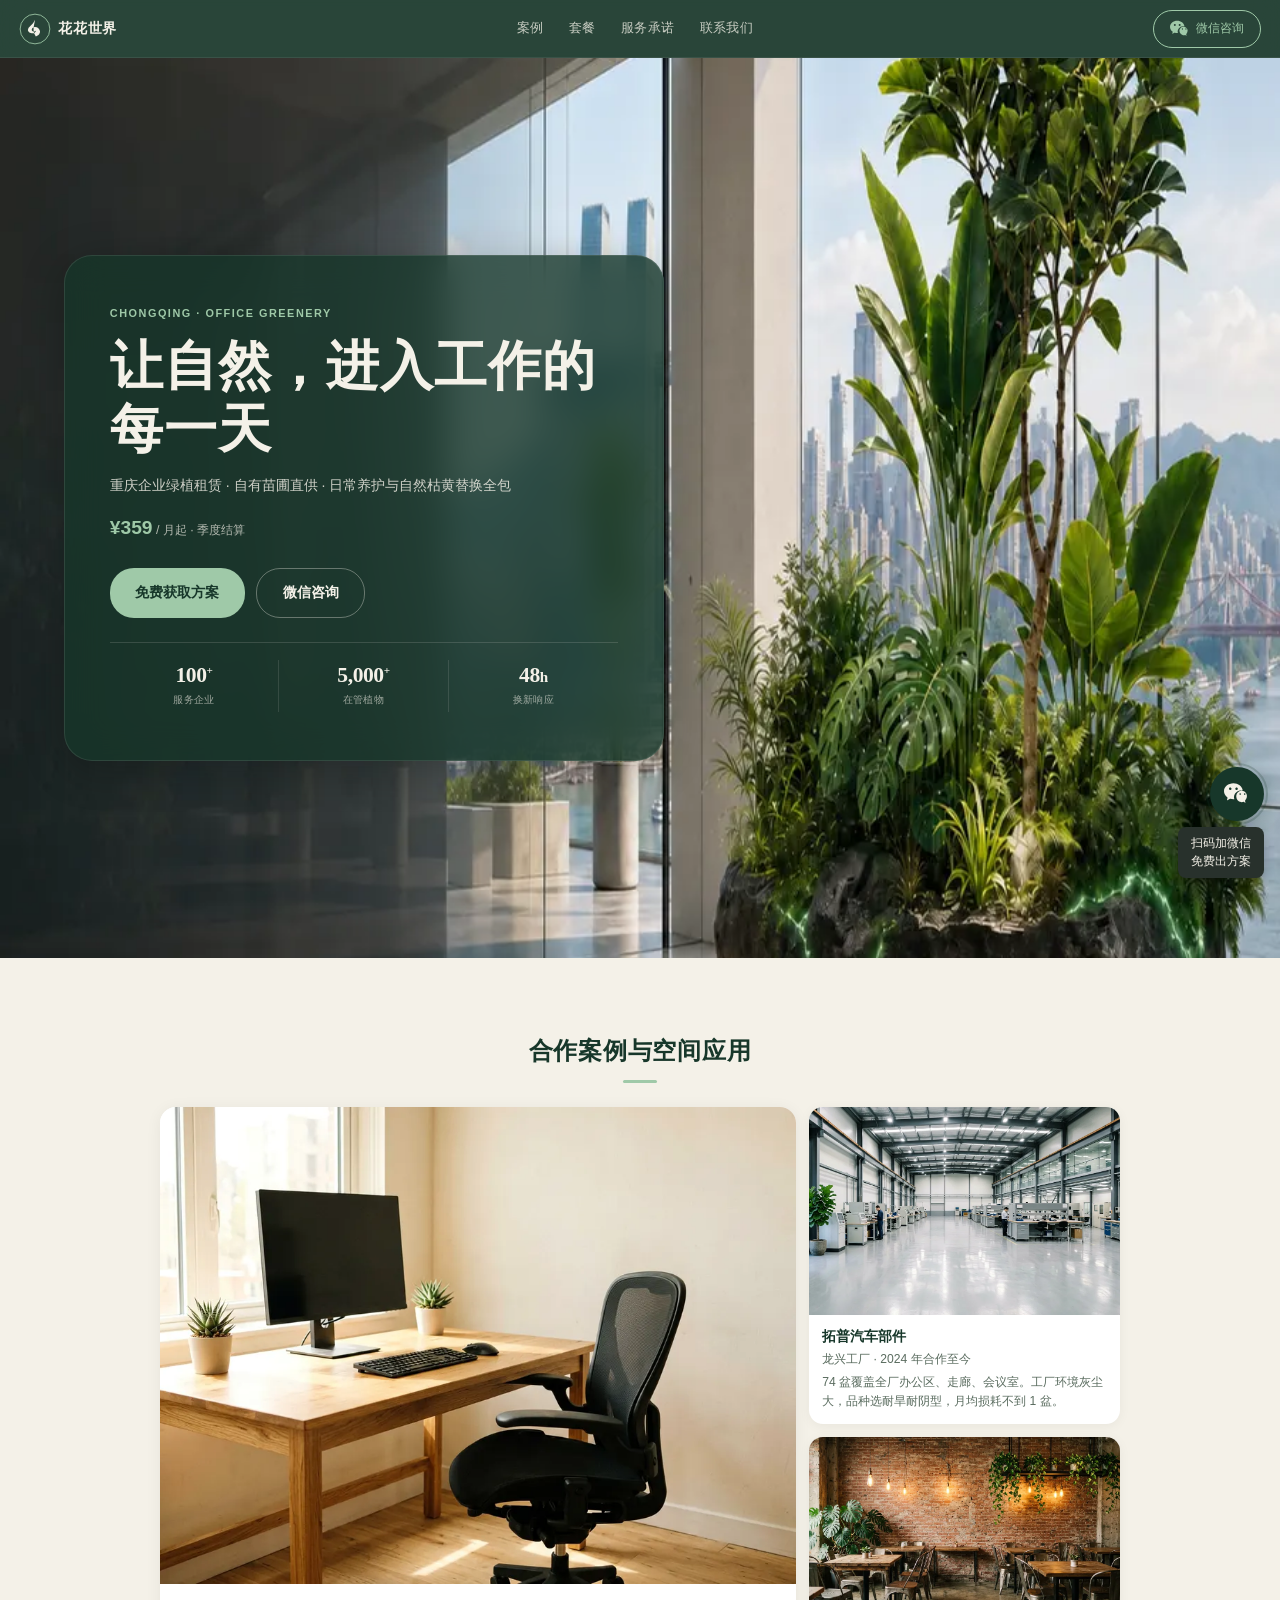
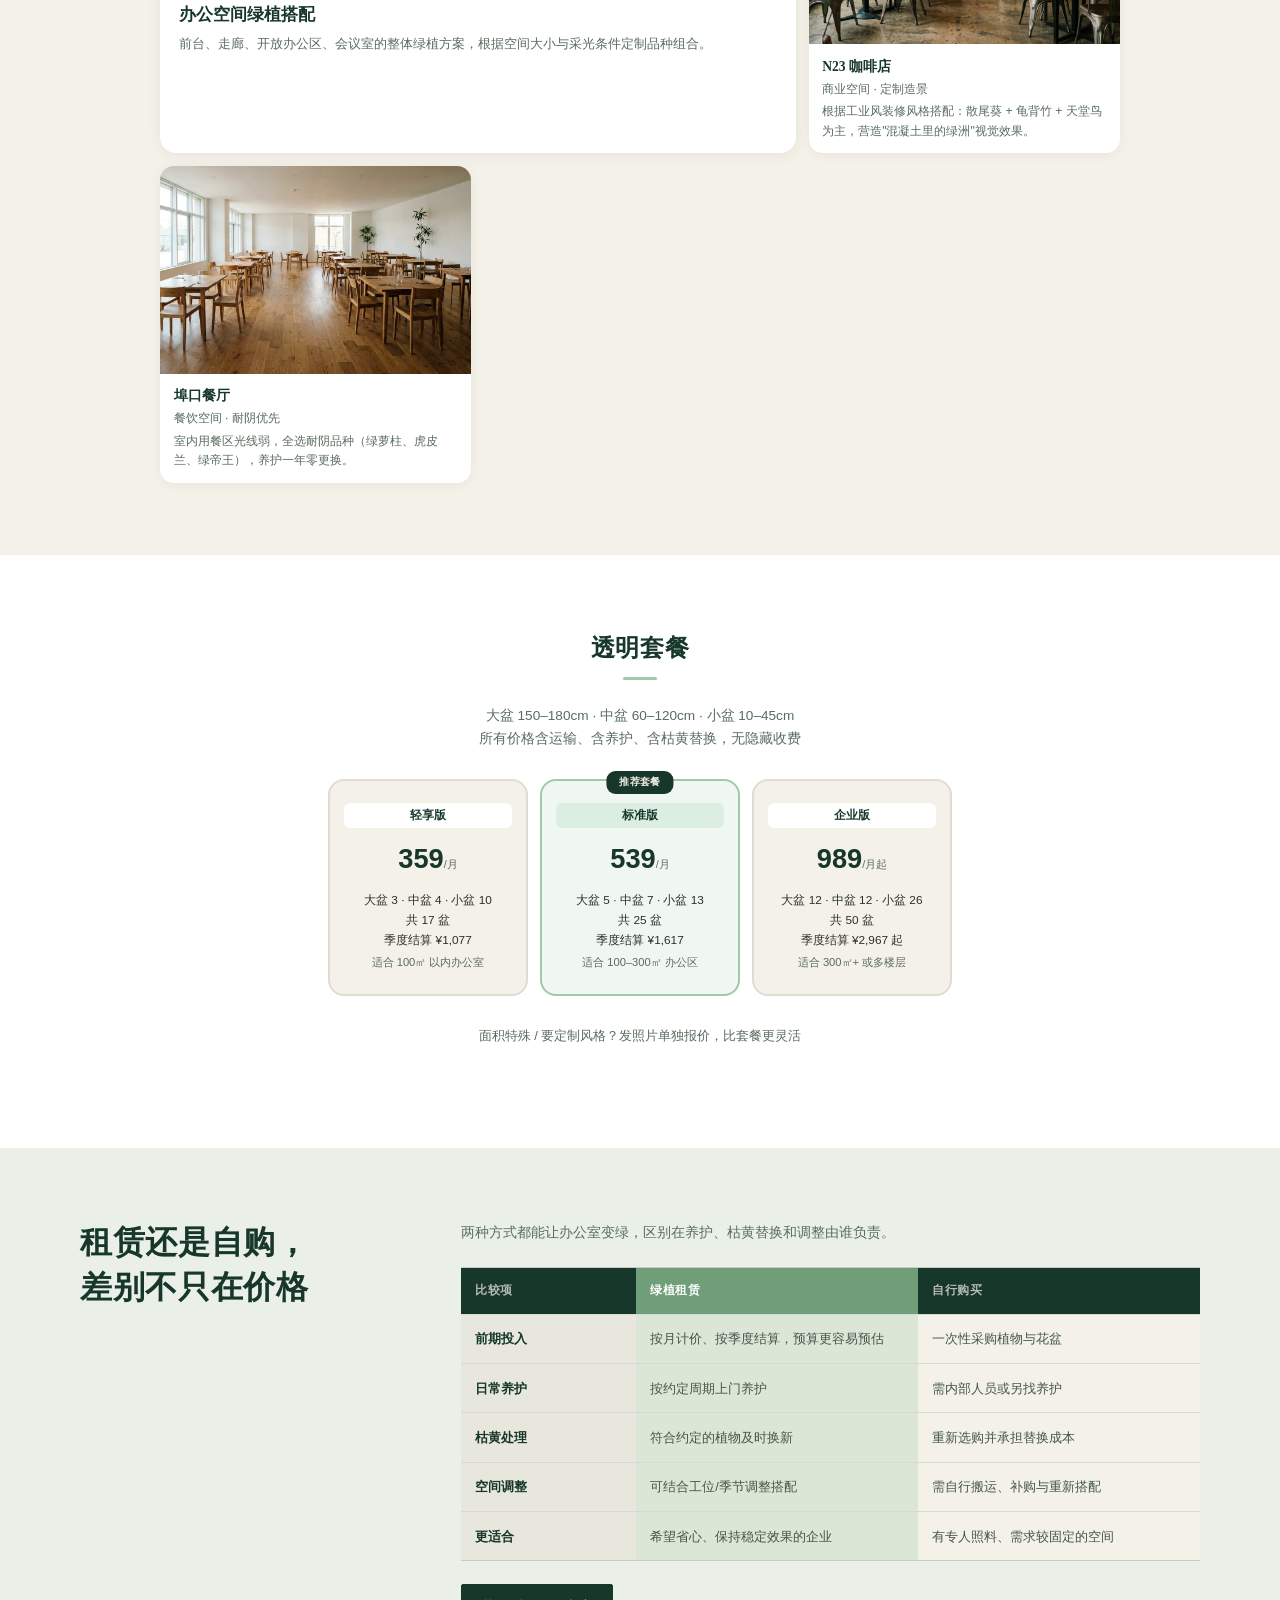
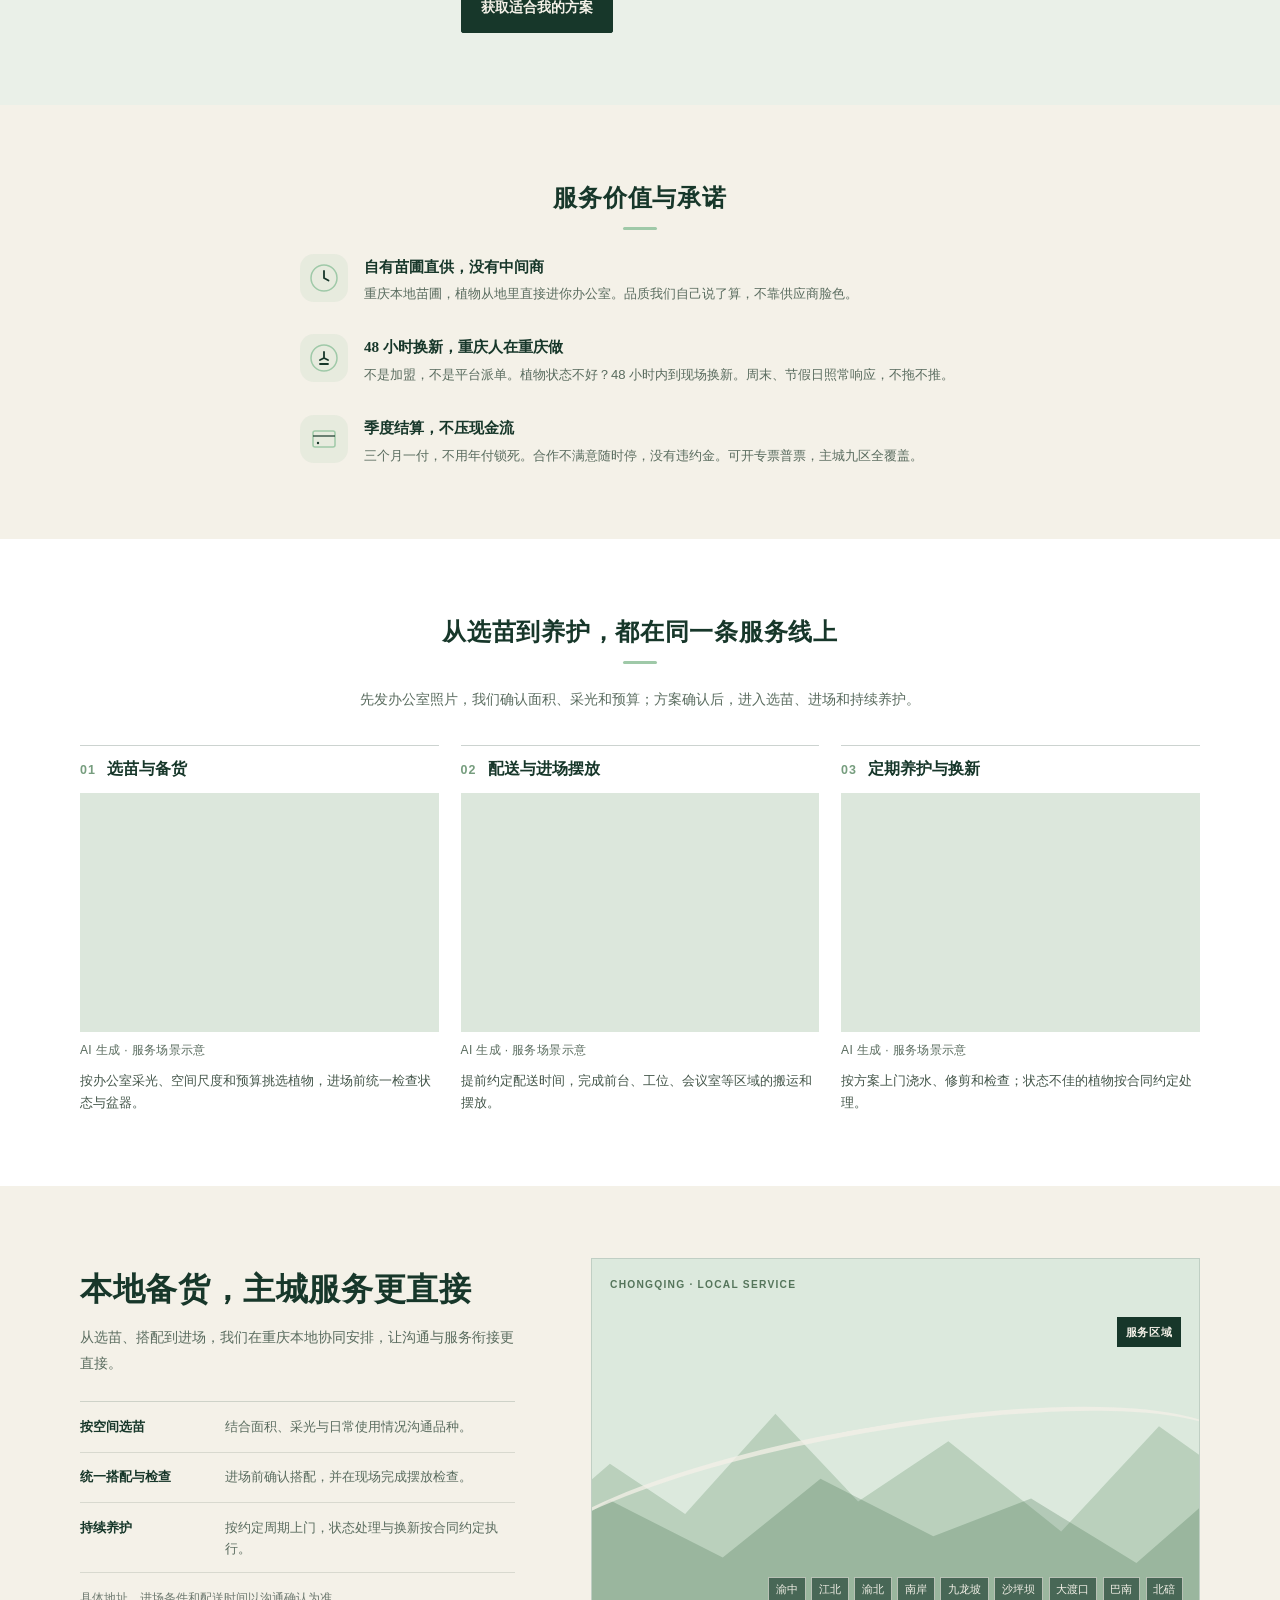
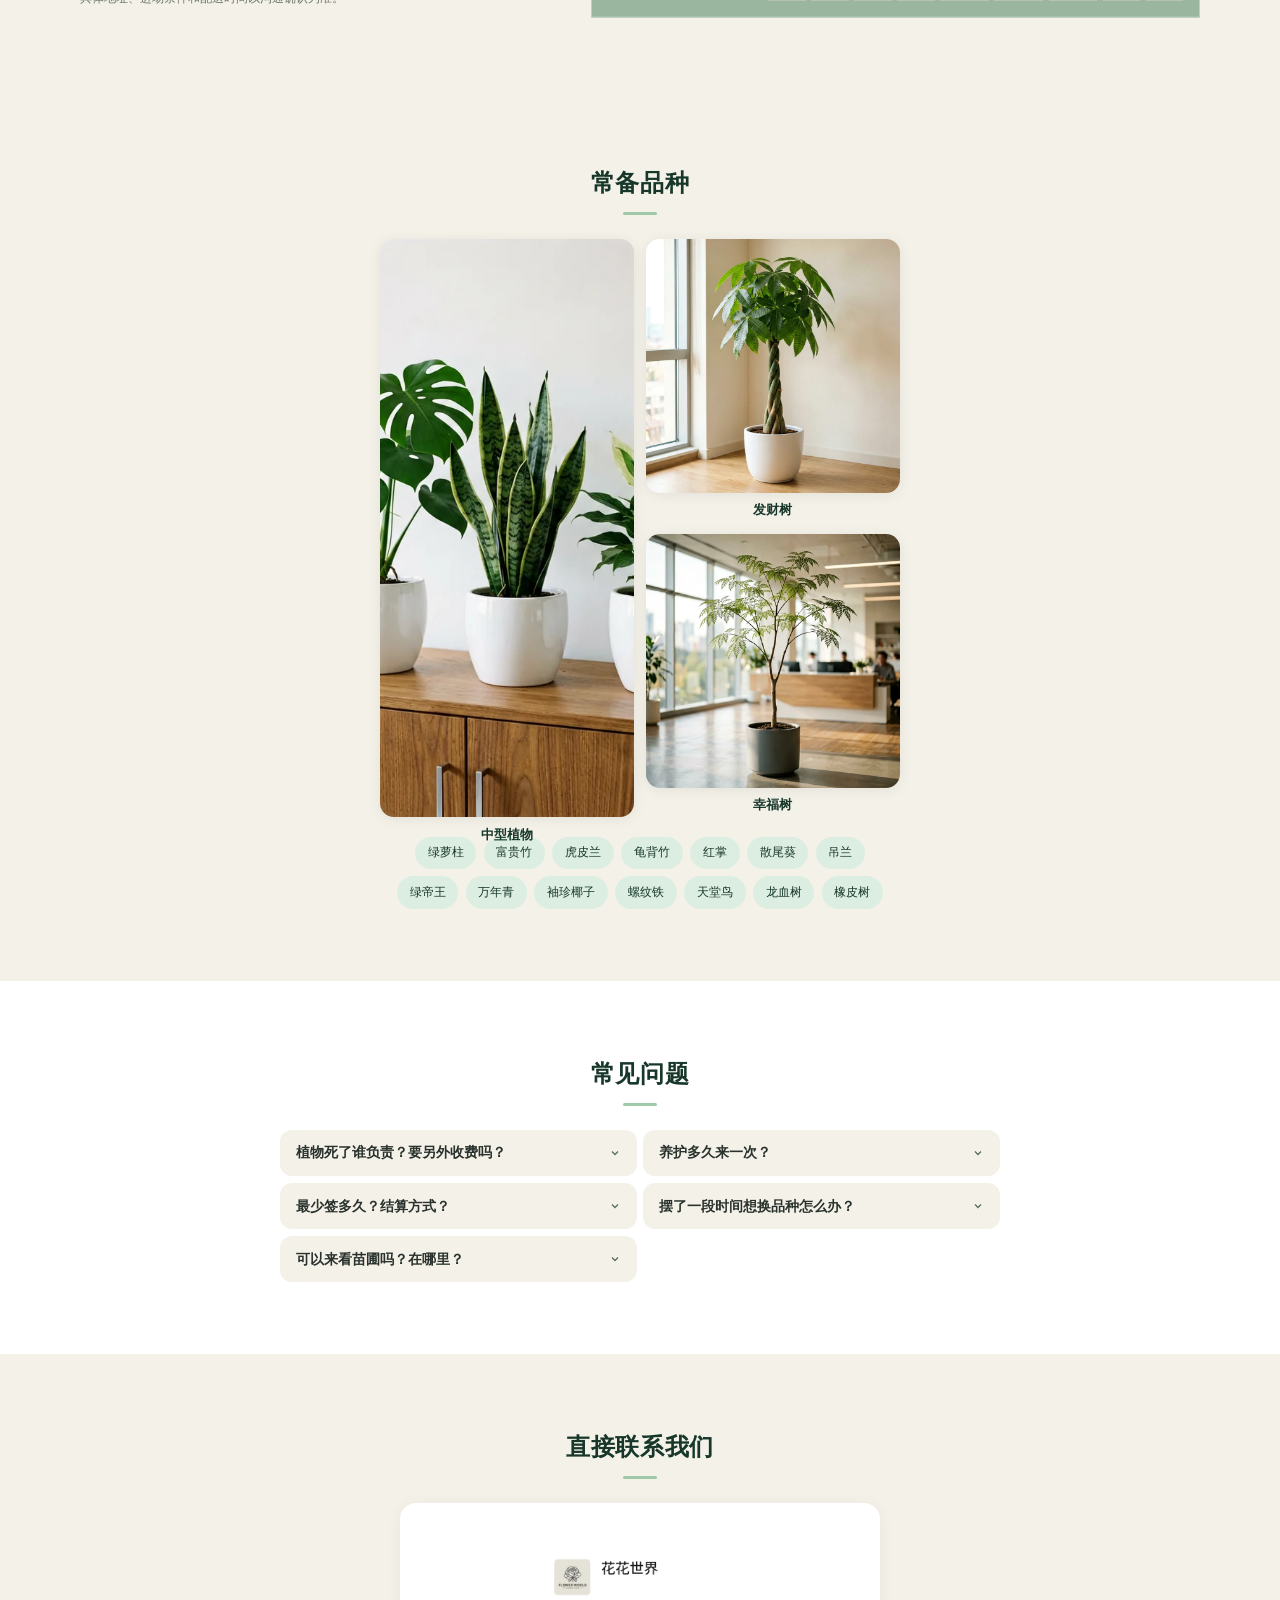
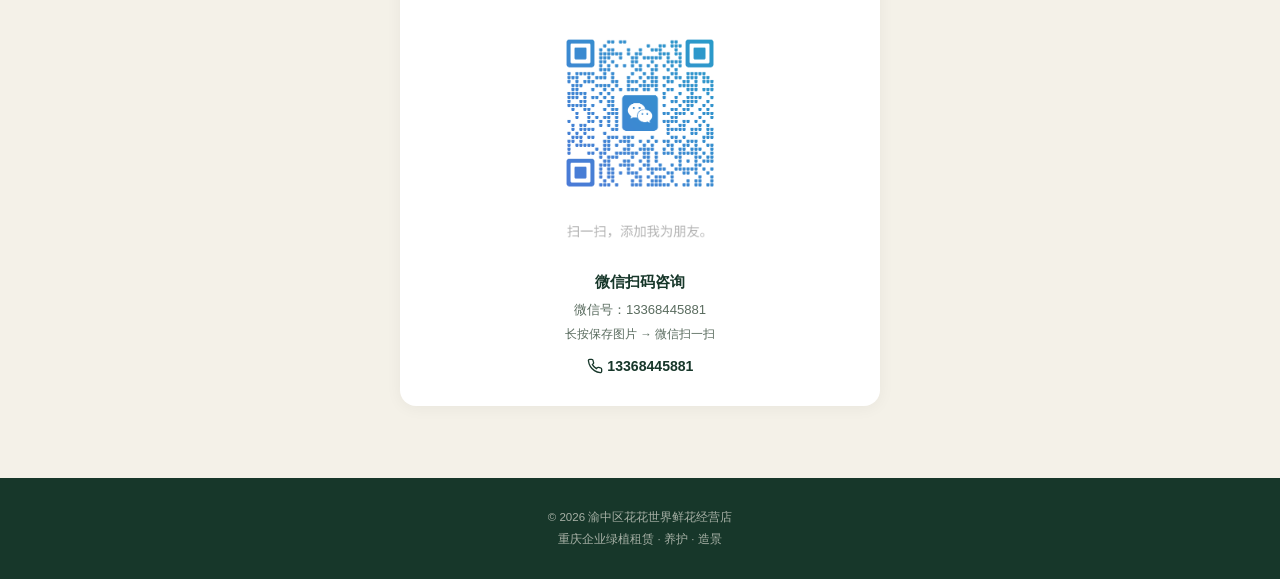
==== commit b3f38f9c: "简化联系区为微信和电话咨询" ====
--- a/index.html
+++ b/index.html
@@ -371,48 +371,14 @@
   </div>
 </section>
 
-<!-- ===== 获取方案 CTA ===== -->
+<!-- ===== 直接联系 CTA ===== -->
 <section class="section" id="contact-cta" aria-labelledby="cta-heading">
-  <h2 class="section-title" id="cta-heading">获取方案</h2>
+  <h2 class="section-title" id="cta-heading">直接联系我们</h2>
   <div class="cta-grid">
-    <div class="cta-form-wrap">
-      <form class="order-form" id="orderForm" novalidate>
-        <div class="form-row">
-          <div class="form-group">
-            <label class="form-label" for="company">公司名称</label>
-            <input type="text" id="company" name="company" class="form-input" placeholder="重庆XX有限公司" required autocomplete="organization" aria-describedby="err-company" />
-            <span class="form-error" id="err-company" role="alert"></span>
-          </div>
-          <div class="form-group">
-            <label class="form-label" for="contactName">联系人</label>
-            <input type="text" id="contactName" name="contactName" class="form-input" placeholder="怎么称呼" required autocomplete="name" aria-describedby="err-contactName" />
-            <span class="form-error" id="err-contactName" role="alert"></span>
-          </div>
-        </div>
-        <div class="form-group">
-          <label class="form-label" for="phone">手机号</label>
-          <input type="tel" id="phone" name="phone" class="form-input" placeholder="11 位手机号" required inputmode="tel" autocomplete="tel" aria-describedby="err-phone" />
-          <span class="form-error" id="err-phone" role="alert"></span>
-        </div>
-        <div class="form-group">
-          <label class="form-label" for="address">办公地址与需求 <span class="form-hint">（选填）</span></label>
-          <input type="text" id="address" name="address" class="form-input" placeholder="哪个区哪栋楼 / 大致面积 / 风格偏好" />
-        </div>
-        <button type="submit" class="btn-submit">生成需求，微信发送</button>
-        <p class="form-disclaimer">信息只在本机生成，不会自动上传；通过微信发送后我们再联系</p>
-      </form>
-      <div class="form-result" id="formResult" tabindex="-1" hidden>
-        <h3>需求已生成</h3>
-        <p class="form-result-hint">扫码加微信发送以下信息，收到后我们会尽快回复方案</p>
-        <textarea class="form-result-text" id="resultText" readonly rows="6" aria-label="生成的需求文本"></textarea>
-        <button class="btn-copy" id="btnCopy" type="button">复制文本</button>
-        <span class="copy-feedback" id="copyFeedback" aria-live="polite"></span>
-      </div>
-    </div>
     <div class="cta-qr-wrap">
       <div class="cta-qr-card">
         <img src="img/wechat-qr.png" alt="微信扫码添加" class="qr-img" width="200" height="342" loading="lazy" />
-        <h3>微信扫码</h3>
+        <h3>微信扫码咨询</h3>
         <p>微信号：13368445881</p>
         <p class="cta-qr-hint">长按保存图片 → 微信扫一扫</p>
         <p class="cta-phone">
--- a/css/style.css
+++ b/css/style.css
@@ -184,7 +184,7 @@
 .faq-item.open .faq-a{max-height:200px}
 
 /* ===== CTA Section ===== */
-.cta-grid{max-width:800px;margin:0 auto;display:grid;grid-template-columns:1fr;gap:1.5rem}
+.cta-grid{max-width:480px;margin:0 auto;display:grid;grid-template-columns:1fr;gap:1.5rem}
 .cta-qr-card{background:#fff;border-radius:16px;padding:1.5rem;text-align:center;box-shadow:0 2px 16px rgba(0,0,0,.05)}
 .cta-qr-card h3{font-size:.95rem;color:#17372A;margin-bottom:.1rem}
 .cta-qr-card p{font-size:.82rem;color:#5a6c5f;margin-top:.2rem}
@@ -275,7 +275,7 @@
   .plant-grid{grid-template-columns:1fr 1fr}
   .plant-card--main{grid-column:auto;grid-row:1/3}
   .plant-card--main img{aspect-ratio:2/3;height:100%;object-fit:cover}
-  .cta-grid{grid-template-columns:1fr 1fr;align-items:start}
+  .cta-grid{grid-template-columns:1fr;align-items:start}
   .faq-list{grid-template-columns:1fr 1fr}
   .pricing-grid{flex-wrap:nowrap}
 }
